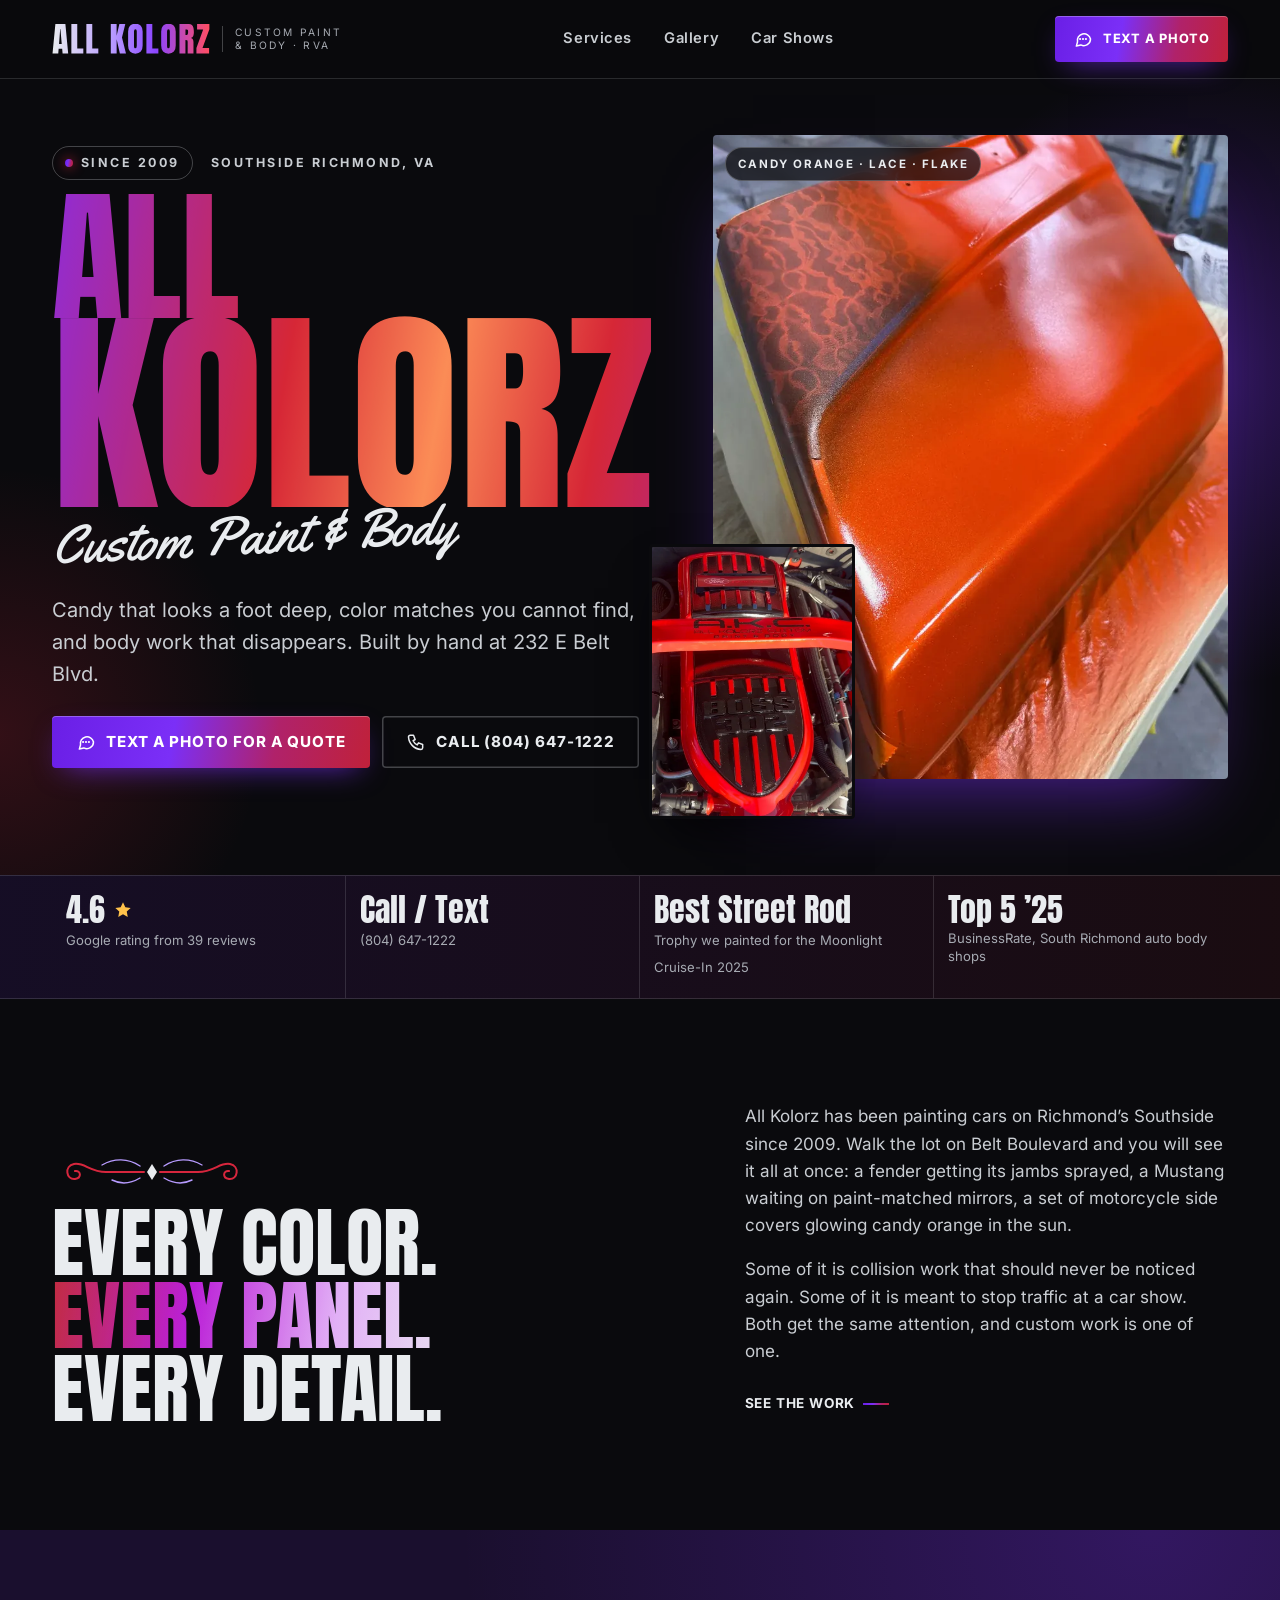
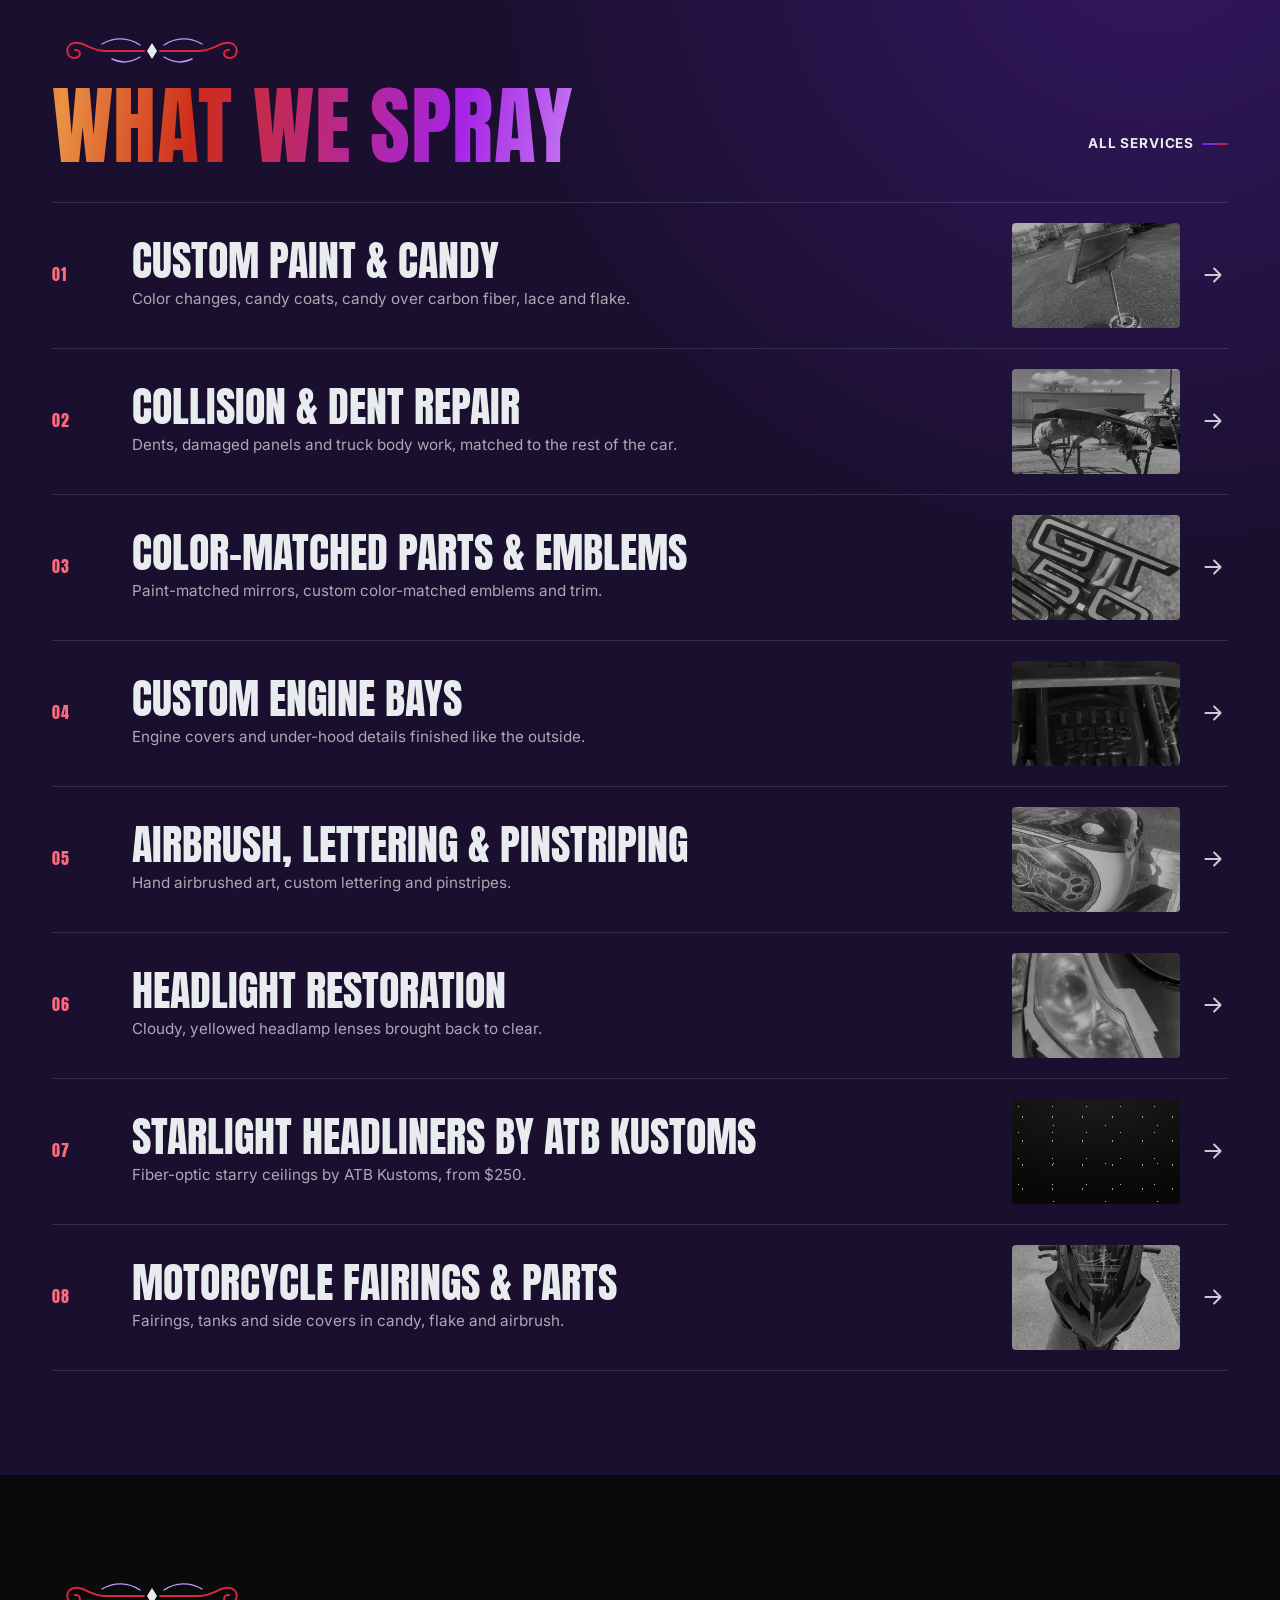
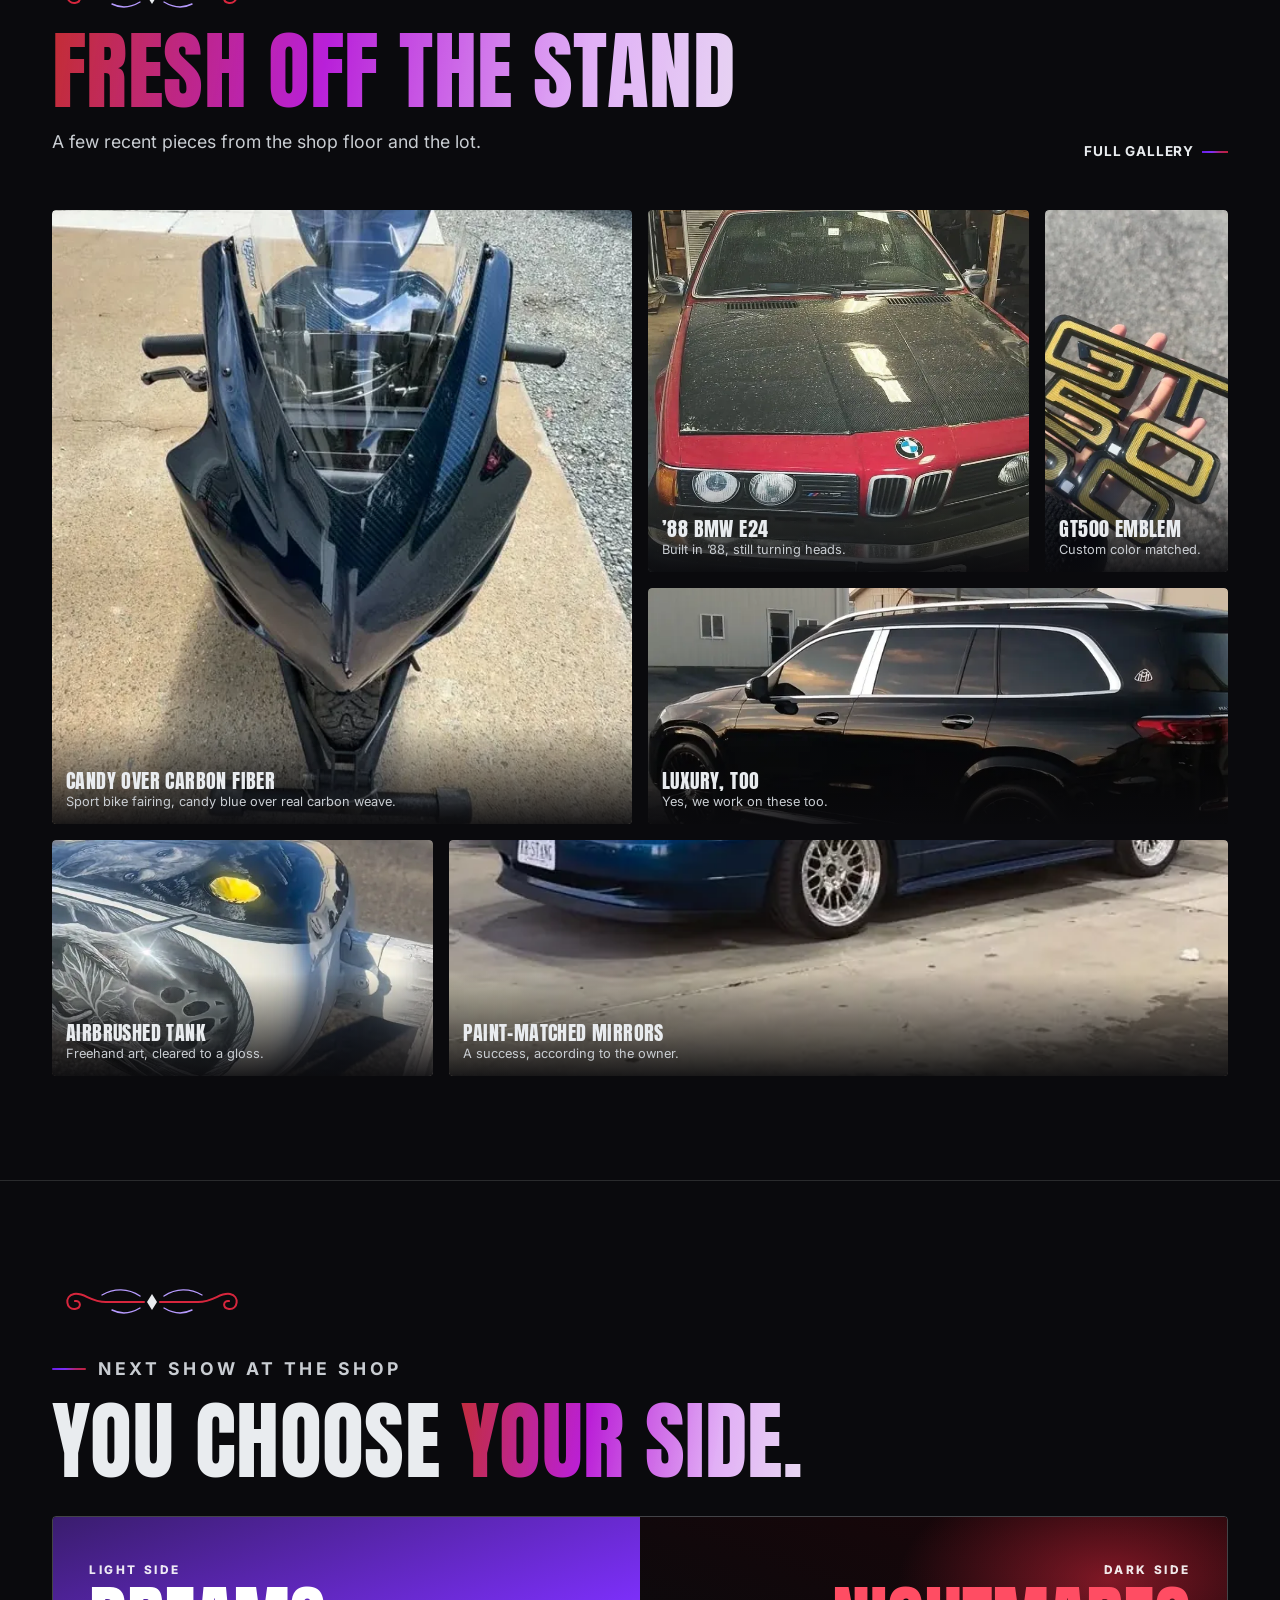
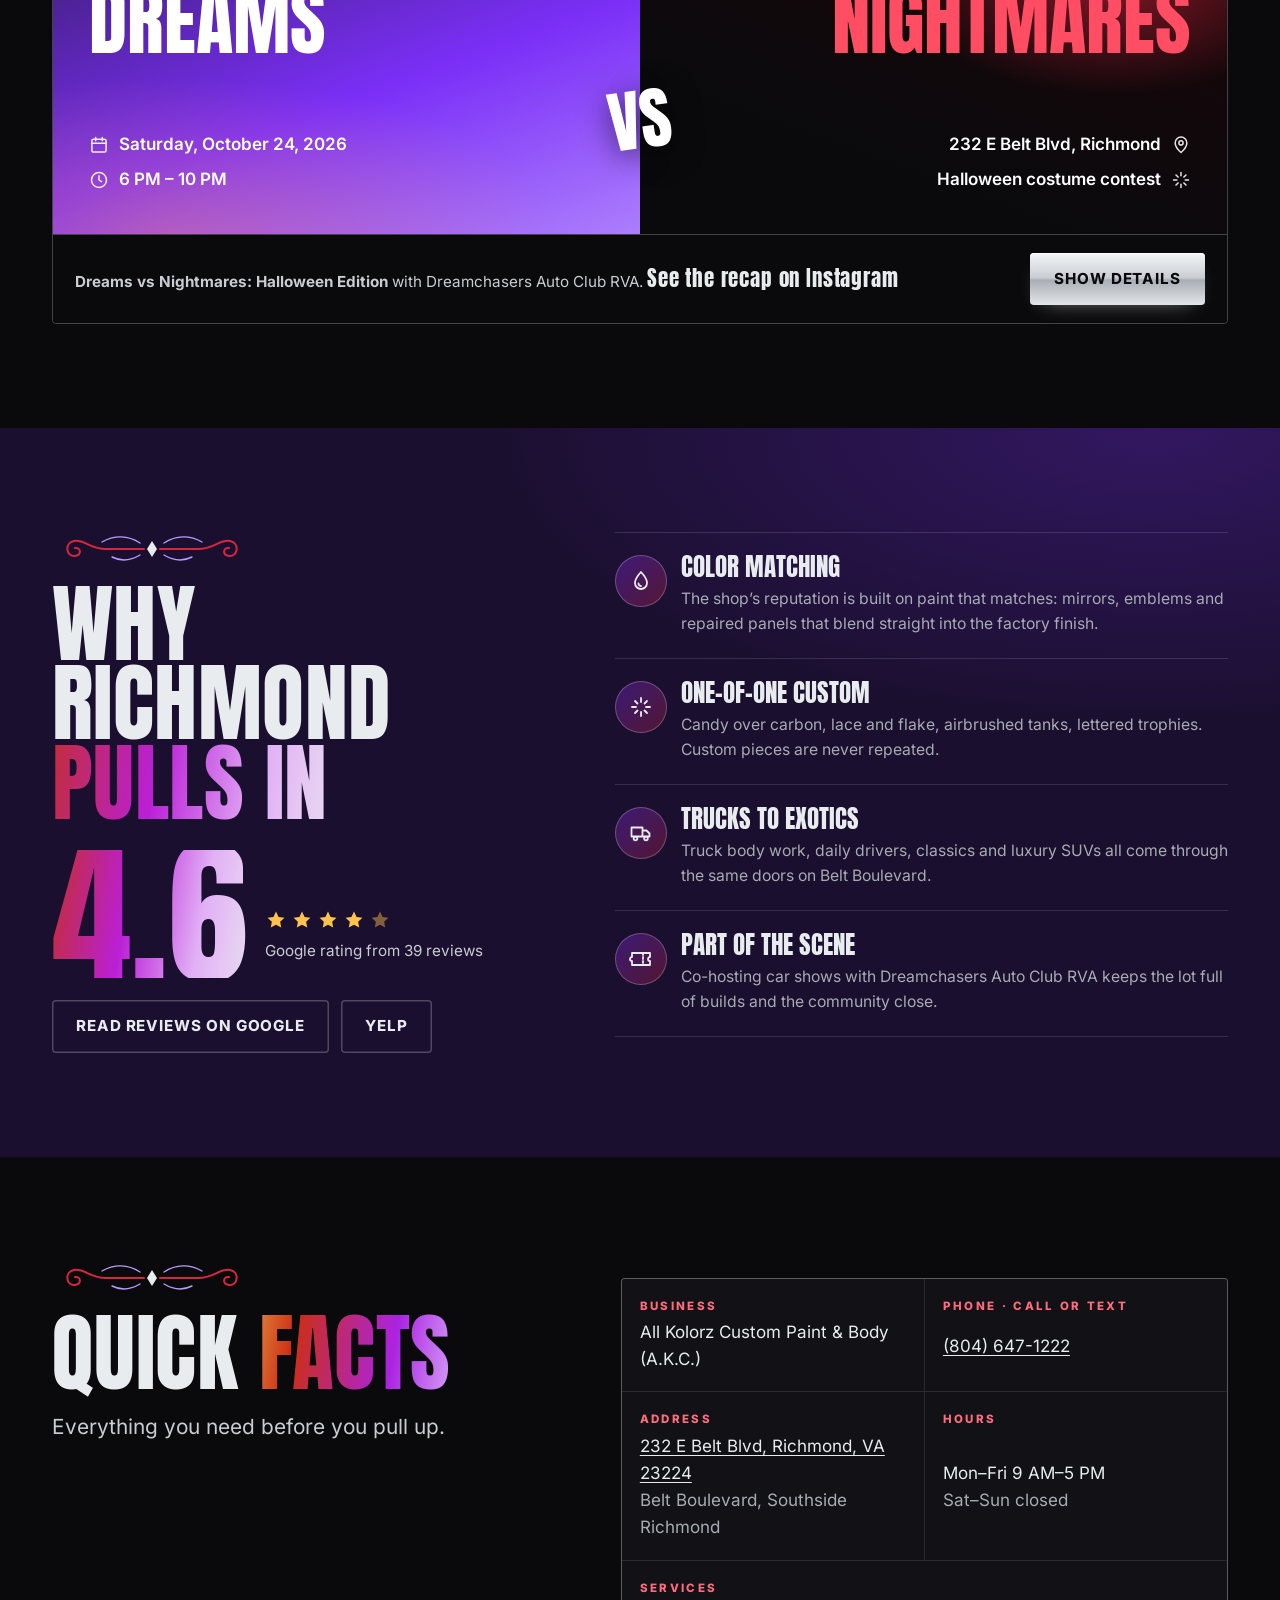
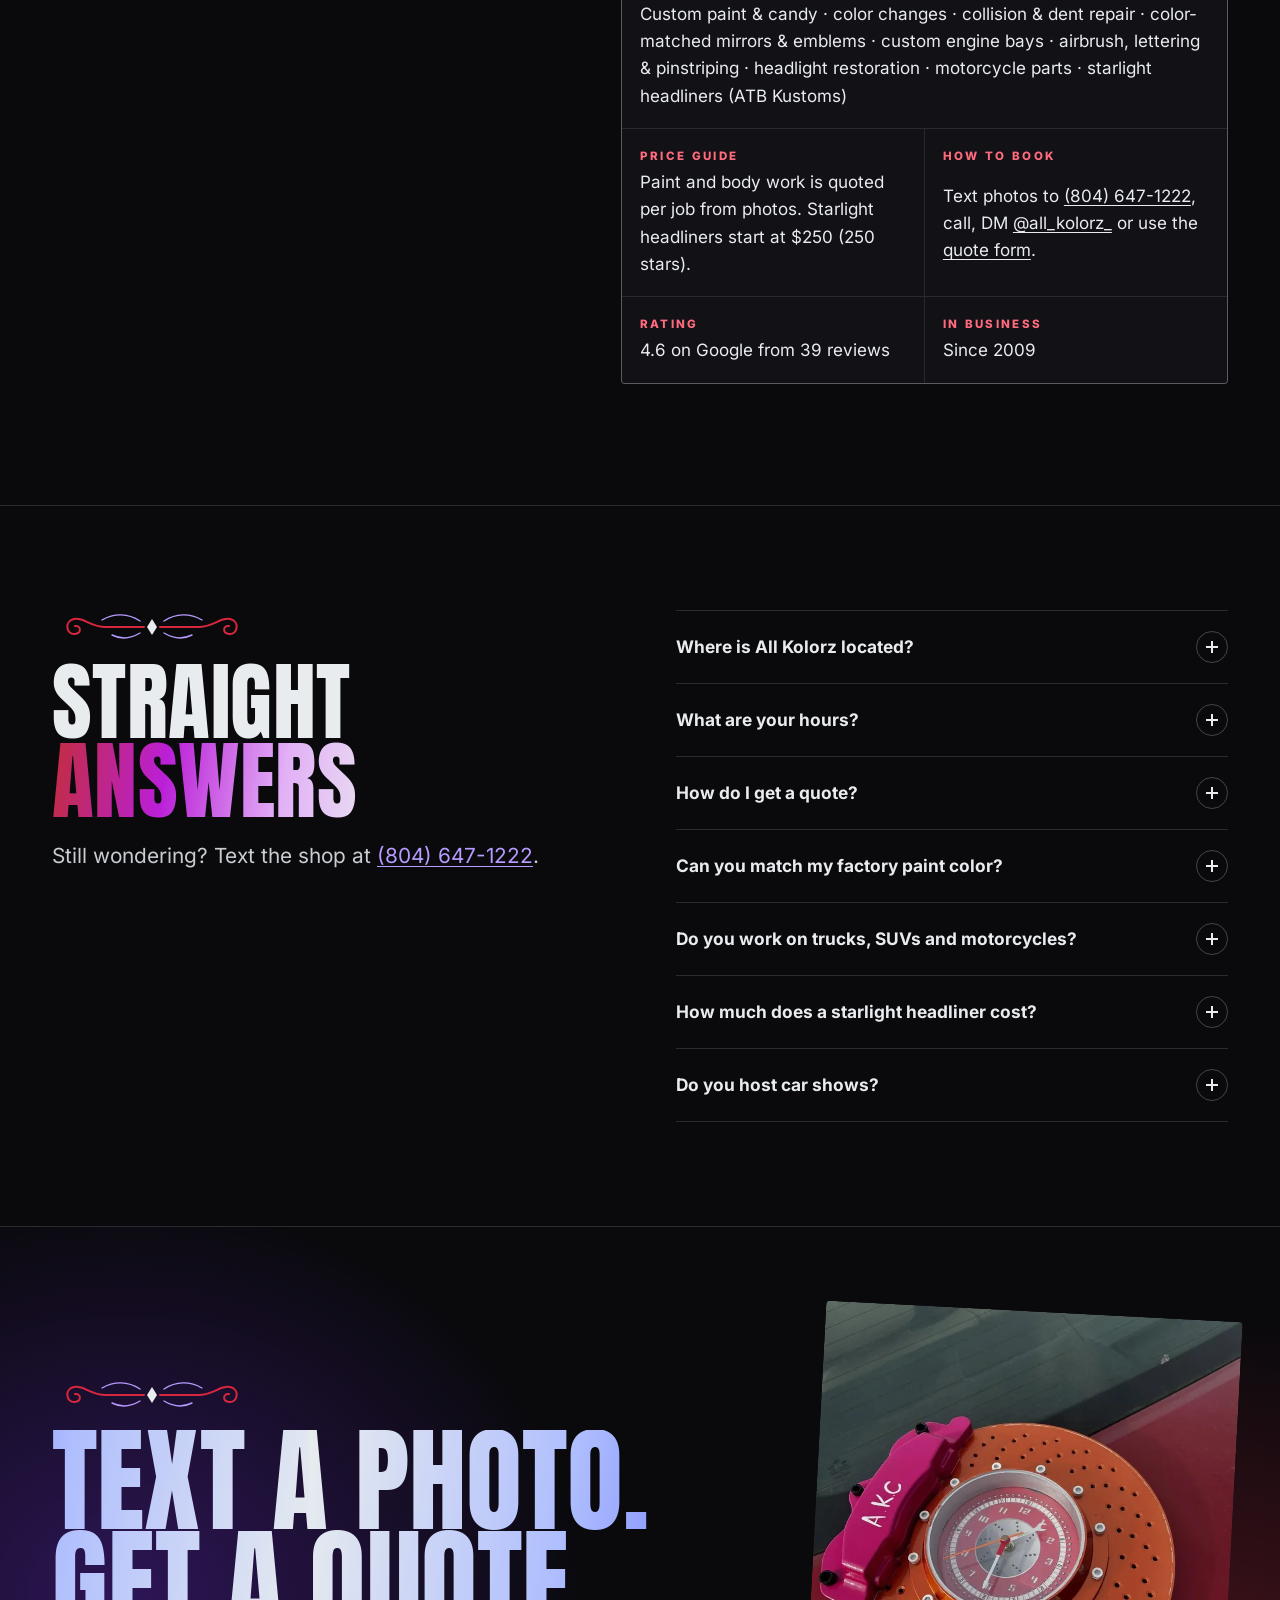
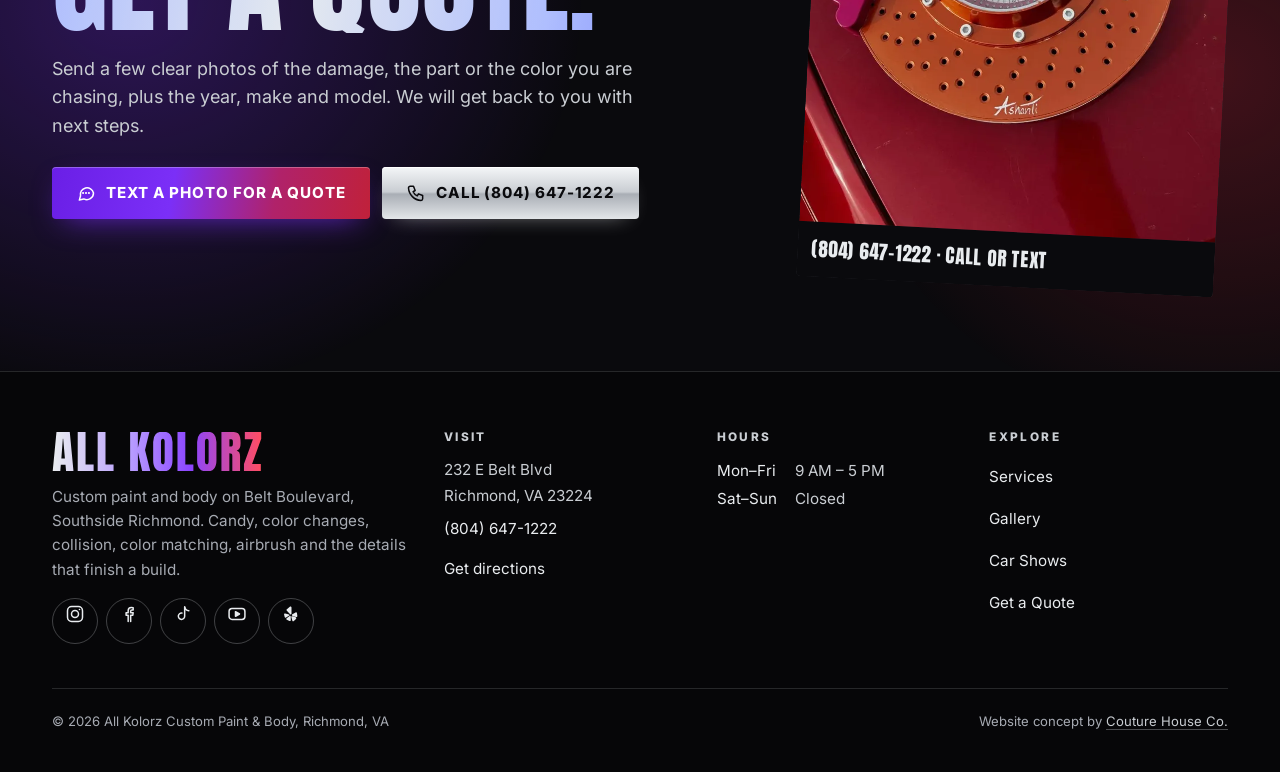
==== index.html @ 1789b095 "Initial commit: All Kolorz Custom Paint & Body static website" ====
<!doctype html>
<html lang="en">
<head>
<meta charset="utf-8">
<meta name="viewport" content="width=device-width, initial-scale=1, viewport-fit=cover">
<title>All Kolorz Custom Paint &amp; Body | Richmond, VA</title>
<meta name="description" content="Custom paint, candy, collision repair and color matching on Belt Blvd in Southside Richmond, VA. Since 2009. Text a photo for a quote: (804) 647-1222.">
<link rel="canonical" href="https://allkolorzrva.com/">
<meta name="theme-color" content="#0A0A0D">
<meta name="color-scheme" content="dark">
<meta name="robots" content="index, follow, max-image-preview:large">
<meta property="og:type" content="website">
<meta property="og:site_name" content="All Kolorz Custom Paint &amp; Body">
<meta property="og:title" content="All Kolorz Custom Paint &amp; Body | Richmond, VA">
<meta property="og:description" content="Custom paint, candy, collision repair and color matching on Belt Blvd in Southside Richmond, VA. Since 2009. Text a photo for a quote: (804) 647-1222.">
<meta property="og:url" content="https://allkolorzrva.com/">
<meta property="og:image" content="https://allkolorzrva.com/assets/img/og.jpg">
<meta property="og:image:width" content="1200">
<meta property="og:image:height" content="630">
<meta property="og:image:alt" content="All Kolorz Custom Paint and Body wordmark beside a candy orange motorcycle part">
<meta property="og:locale" content="en_US">
<meta name="twitter:card" content="summary_large_image">
<meta name="twitter:title" content="All Kolorz Custom Paint &amp; Body | Richmond, VA">
<meta name="twitter:description" content="Custom paint, candy, collision repair and color matching on Belt Blvd in Southside Richmond, VA. Since 2009. Text a photo for a quote: (804) 647-1222.">
<meta name="twitter:image" content="https://allkolorzrva.com/assets/img/og.jpg">
<link rel="icon" href="favicon.svg" type="image/svg+xml">
<link rel="icon" href="assets/img/favicon-32.png" sizes="32x32" type="image/png">
<link rel="apple-touch-icon" href="assets/img/apple-touch-icon.png">
<link rel="manifest" href="site.webmanifest">
<link rel="preload" href="assets/fonts/anton-latin-400-normal.woff2" as="font" type="font/woff2" crossorigin>
<link rel="preload" href="assets/fonts/inter-latin-wght-normal.woff2" as="font" type="font/woff2" crossorigin>
<link rel="stylesheet" href="assets/css/fonts.css">
<link rel="stylesheet" href="assets/css/site.css">
<script>document.documentElement.classList.add('js')</script>
<script src="assets/js/site.js" defer></script>
<script type="application/ld+json">{"@context":"https://schema.org","@type":"AutoBodyShop","@id":"https://allkolorzrva.com/#business","name":"All Kolorz Custom Paint & Body","alternateName":["All Kolorz","A.K.C. Paint & Body"],"url":"https://allkolorzrva.com/","logo":"https://allkolorzrva.com/assets/img/logo.png","image":["https://allkolorzrva.com/assets/img/og.jpg","https://allkolorzrva.com/assets/img/candy-orange-fairing-lace.webp","https://allkolorzrva.com/assets/img/custom-engine-bay-boss-302.webp"],"description":"Custom paint and body shop on Belt Boulevard in Southside Richmond, VA: candy paint and color changes, collision and dent repair, color-matched parts and emblems, custom engine bays, airbrush, lettering, pinstriping, headlight restoration and starlight headliners.","telephone":"+1-804-647-1222","address":{"@type":"PostalAddress","streetAddress":"232 E Belt Blvd","addressLocality":"Richmond","addressRegion":"VA","postalCode":"23224","addressCountry":"US"},"openingHoursSpecification":[{"@type":"OpeningHoursSpecification","dayOfWeek":["Monday","Tuesday","Wednesday","Thursday","Friday"],"opens":"09:00","closes":"17:00"}],"foundingDate":"2009","areaServed":[{"@type":"City","name":"Richmond, VA"},{"@type":"Place","name":"Southside Richmond"},{"@type":"AdministrativeArea","name":"Chesterfield County, VA"},{"@type":"AdministrativeArea","name":"Henrico County, VA"}],"sameAs":["https://www.instagram.com/all_kolorz_/","https://www.facebook.com/allkolorz804/","https://www.tiktok.com/@allkolorzcustompaint","https://www.youtube.com/@AllKolorzCustomPaint","https://www.yelp.com/biz/all-kolorz-custom-paint-and-body-richmond"],"hasMap":"https://www.google.com/maps/search/?api=1&query=All+Kolorz+Custom+Paint+%26+Body+232+E+Belt+Blvd+Richmond+VA+23224","hasOfferCatalog":{"@type":"OfferCatalog","name":"Custom paint and body services","itemListElement":[{"@type":"Offer","itemOffered":{"@type":"Service","name":"Custom Paint & Candy","description":"Color changes, candy coats including candy over carbon fiber, lace and flake finishes.","url":"https://allkolorzrva.com/services.html#custom-paint"}},{"@type":"Offer","itemOffered":{"@type":"Service","name":"Collision & Dent Repair","description":"Collision and dent repair, panel refinishing and truck body work, color matched to the car.","url":"https://allkolorzrva.com/services.html#collision"}},{"@type":"Offer","itemOffered":{"@type":"Service","name":"Color-Matched Parts & Emblems","description":"Paint-matched mirrors, custom color-matched emblems and trim.","url":"https://allkolorzrva.com/services.html#color-matched"}},{"@type":"Offer","itemOffered":{"@type":"Service","name":"Custom Engine Bays","description":"Custom-painted engine covers, bays and under-hood details.","url":"https://allkolorzrva.com/services.html#engine-bays"}},{"@type":"Offer","itemOffered":{"@type":"Service","name":"Airbrush, Lettering & Pinstriping","description":"Hand airbrushed art, custom lettering and pinstriping on vehicles, parts and one-off pieces.","url":"https://allkolorzrva.com/services.html#airbrush"}},{"@type":"Offer","itemOffered":{"@type":"Service","name":"Headlight Restoration","description":"Restoring cloudy, yellowed headlamp lenses.","url":"https://allkolorzrva.com/services.html#headlights"}},{"@type":"Offer","itemOffered":{"@type":"Service","name":"Starlight Headliners by ATB Kustoms","description":"Fiber-optic starlight headliner installs with color and brightness control.","url":"https://allkolorzrva.com/services.html#starlight"},"priceSpecification":{"@type":"PriceSpecification","minPrice":250,"maxPrice":900,"priceCurrency":"USD","description":"Starting prices from 250 to 1,200 stars; varies by vehicle"}},{"@type":"Offer","itemOffered":{"@type":"Service","name":"Motorcycle Fairings & Parts","description":"Paint, candy and airbrush for motorcycle fairings, tanks and side covers.","url":"https://allkolorzrva.com/services.html#motorcycle"}}]},"aggregateRating":{"@type":"AggregateRating","ratingValue":"4.6","reviewCount":"39","bestRating":"5","worstRating":"1"}}</script>
<script type="application/ld+json">{"@context":"https://schema.org","@type":"WebSite","name":"All Kolorz Custom Paint & Body","url":"https://allkolorzrva.com/","publisher":{"@id":"https://allkolorzrva.com/#business"}}</script>
<script type="application/ld+json">{"@context":"https://schema.org","@type":"FAQPage","mainEntity":[{"@type":"Question","name":"Where is All Kolorz located?","acceptedAnswer":{"@type":"Answer","text":"All Kolorz Custom Paint &amp; Body is at 232 E Belt Blvd, Richmond, VA 23224, on Belt Boulevard in Southside Richmond."}},{"@type":"Question","name":"What are your hours?","acceptedAnswer":{"@type":"Answer","text":"Monday through Friday, 9 AM to 5 PM. The shop is closed Saturday and Sunday; evening car shows are announced on Instagram."}},{"@type":"Question","name":"How do I get a quote?","acceptedAnswer":{"@type":"Answer","text":"Text clear photos plus your vehicle year, make and model to (804) 647-1222, call, send a DM to @all_kolorz_ on Instagram, or fill out the quote form on this site. Every job is priced individually."}},{"@type":"Question","name":"Can you match my factory paint color?","acceptedAnswer":{"@type":"Answer","text":"Yes. Color matching is what the shop is known for, from paint-matched mirrors and emblems to panels blended back into the rest of the car."}},{"@type":"Question","name":"Do you work on trucks, SUVs and motorcycles?","acceptedAnswer":{"@type":"Answer","text":"Yes. The shop handles cars, trucks and SUVs, from daily drivers to luxury SUVs and classics, and paints motorcycle fairings, tanks and side covers."}},{"@type":"Question","name":"How much does a starlight headliner cost?","acceptedAnswer":{"@type":"Answer","text":"ATB Kustoms starlight packages start at $250 for 250 stars and run to $900 for 1,200 stars, with larger counts priced per vehicle. Prices vary by vehicle type."}},{"@type":"Question","name":"Do you host car shows?","acceptedAnswer":{"@type":"Answer","text":"Yes. All Kolorz co-hosts car shows with Dreamchasers Auto Club RVA at the shop. The next one is Dreams vs Nightmares: Halloween Edition on Saturday, October 24, 2026, 6 to 10 PM."}}]}</script>
</head><body>
<a class="skip" href="#main">Skip to content</a>
<header class="site-header">
  <div class="wrap">
    <a class="brand" href="index.html" aria-label="All Kolorz Custom Paint and Body, home"><svg class="" viewBox="0 31.7 460.4 86" role="img" aria-label="All Kolorz"><defs><linearGradient id="wm-h" x1="0" y1="0" x2="1" y2="0"><stop offset="0" stop-color="#E9ECEF"/><stop offset=".38" stop-color="#B79BFF"/><stop offset=".66" stop-color="#8B45FF"/><stop offset="1" stop-color="#FF4D63"/></linearGradient></defs><path fill="url(#wm-h)" d="M1.46484375 117.626953125 9.765625 31.689453125H38.916015625L47.0703125 117.626953125H30.810546875L29.58984375 103.759765625H19.23828125L18.1640625 117.626953125ZM20.458984375 90.0390625H28.271484375L24.51171875 46.337890625H23.73046875ZM56.34375 117.626953125V31.689453125H73.53125V102.978515625H91.20703125V117.626953125ZM100.08984375 117.626953125V31.689453125H117.27734375V102.978515625H134.953125V117.626953125ZM171.2734375 117.626953125V31.689453125H188.265625V66.11328125L196.2734375 31.689453125H213.55859375L203.939453125 71.044921875L215.560546875 117.626953125H197.73828125L188.36328125 76.025390625V117.626953125ZM242.998046875 118.408203125Q232.6953125 118.408203125 227.2509765625 112.1826171875Q221.806640625 105.95703125 221.806640625 94.189453125V53.369140625Q221.806640625 42.333984375 227.2021484375 36.62109375Q232.59765625 30.908203125 242.998046875 30.908203125Q253.3984375 30.908203125 258.7939453125 36.62109375Q264.189453125 42.333984375 264.189453125 53.369140625V94.189453125Q264.189453125 105.95703125 258.7451171875 112.1826171875Q253.30078125 118.408203125 242.998046875 118.408203125ZM243.14453125 102.587890625Q247.05078125 102.587890625 247.05078125 95.01953125V53.076171875Q247.05078125 46.728515625 243.2421875 46.728515625Q238.9453125 46.728515625 238.9453125 53.22265625V95.1171875Q238.9453125 99.12109375 239.921875 100.8544921875Q240.8984375 102.587890625 243.14453125 102.587890625ZM275.123046875 117.626953125V31.689453125H292.310546875V102.978515625H309.986328125V117.626953125ZM339.376953125 118.408203125Q329.07421875 118.408203125 323.6298828125 112.1826171875Q318.185546875 105.95703125 318.185546875 94.189453125V53.369140625Q318.185546875 42.333984375 323.5810546875 36.62109375Q328.9765625 30.908203125 339.376953125 30.908203125Q349.77734375 30.908203125 355.1728515625 36.62109375Q360.568359375 42.333984375 360.568359375 53.369140625V94.189453125Q360.568359375 105.95703125 355.1240234375 112.1826171875Q349.6796875 118.408203125 339.376953125 118.408203125ZM339.5234375 102.587890625Q343.4296875 102.587890625 343.4296875 95.01953125V53.076171875Q343.4296875 46.728515625 339.62109375 46.728515625Q335.32421875 46.728515625 335.32421875 53.22265625V95.1171875Q335.32421875 99.12109375 336.30078125 100.8544921875Q337.27734375 102.587890625 339.5234375 102.587890625ZM371.501953125 117.626953125V31.689453125H397.869140625Q404.4609375 31.689453125 407.830078125 34.6923828125Q411.19921875 37.6953125 412.3466796875 43.0908203125Q413.494140625 48.486328125 413.494140625 55.76171875Q413.494140625 62.79296875 411.7119140625 66.9921875Q409.9296875 71.19140625 404.998046875 72.802734375Q409.05078125 73.6328125 410.6865234375 76.8310546875Q412.322265625 80.029296875 412.322265625 85.107421875V117.626953125H395.37890625V83.984375Q395.37890625 80.224609375 393.8408203125 79.3212890625Q392.302734375 78.41796875 388.884765625 78.41796875V117.626953125ZM388.982421875 63.525390625H393.1328125Q396.697265625 63.525390625 396.697265625 55.76171875Q396.697265625 50.732421875 395.916015625 49.169921875Q395.134765625 47.607421875 392.986328125 47.607421875H388.982421875ZM420.912109375 117.626953125V102.001953125L440.58984375 47.509765625H422.81640625V31.689453125H458.705078125V46.728515625L438.685546875 101.806640625H457.875V117.626953125Z"/></svg><small>Custom Paint<br>&amp; Body &middot; RVA</small></a>
    <nav class="nav" aria-label="Primary"><ul><li><a href="services.html">Services</a></li><li><a href="gallery.html">Gallery</a></li><li><a href="car-shows.html">Car Shows</a></li></ul></nav>
    <a class="btn btn--candy header-cta" href="sms:+18046471222"><svg class="" viewBox="0 0 24 24" fill="none" stroke="currentColor" stroke-width="1.8" stroke-linecap="round" stroke-linejoin="round" aria-hidden="true" focusable="false"><path d="M21 12a8 8 0 0 1-11.6 7.1L4 20.5l1.4-4.9A8 8 0 1 1 21 12Z"/><path d="M8.5 12h.01M12 12h.01M15.5 12h.01" stroke-width="2.6"/></svg>Text a photo</a>
    <button class="menu-btn" type="button" aria-expanded="false" aria-controls="mobile-nav"><span class="bars" aria-hidden="true"></span><span class="menu-label">Menu</span></button>
  </div>
</header>
<nav class="mobile-nav" id="mobile-nav" aria-label="Mobile" hidden>
  <ul><li><a class="big" href="index.html" aria-current="page">Home<span>01</span></a></li><li><a class="big" href="services.html">Services<span>02</span></a></li><li><a class="big" href="gallery.html">Gallery<span>03</span></a></li><li><a class="big" href="car-shows.html">Car Shows<span>04</span></a></li><li><a class="big" href="quote.html">Get a Quote<span>05</span></a></li></ul>
  <div class="mn-contact">
    <a class="btn btn--candy" href="sms:+18046471222"><svg class="" viewBox="0 0 24 24" fill="none" stroke="currentColor" stroke-width="1.8" stroke-linecap="round" stroke-linejoin="round" aria-hidden="true" focusable="false"><path d="M21 12a8 8 0 0 1-11.6 7.1L4 20.5l1.4-4.9A8 8 0 1 1 21 12Z"/><path d="M8.5 12h.01M12 12h.01M15.5 12h.01" stroke-width="2.6"/></svg>Text a photo for a quote</a>
    <a class="btn btn--ghost" href="tel:+18046471222"><svg class="" viewBox="0 0 24 24" fill="none" stroke="currentColor" stroke-width="1.8" stroke-linecap="round" stroke-linejoin="round" aria-hidden="true" focusable="false"><path d="M5 4h4l2 5-2.5 1.5a11 11 0 0 0 5 5L15 13l5 2v4a2 2 0 0 1-2 2A16 16 0 0 1 3 6a2 2 0 0 1 2-2"/></svg>Call (804) 647-1222</a>
  </div>
  <p class="mn-meta">232 E Belt Blvd, Richmond, VA 23224<br>Mon&ndash;Fri 9 AM&ndash;5 PM</p>
</nav>
<main id="main">
<section class="hero" aria-labelledby="hero-h">
  <div class="wrap">
    <div class="hero__copy">
      <div class="hero__kicker"><span class="since">Since 2009</span><span>Southside Richmond, VA</span></div>
      <h1 id="hero-h"><span class="hero__word flip" data-hero><span class="l1">All</span><span class="l2">Kolorz</span></span><span class="hero__sub">Custom Paint &amp; Body</span></h1>
      <p class="hero__lead">Candy that looks a foot deep, color matches you cannot find, and body work that disappears. Built by hand at 232 E Belt Blvd.</p>
      <div class="btn-row">
        <a class="btn btn--candy" href="sms:+18046471222"><svg class="" viewBox="0 0 24 24" fill="none" stroke="currentColor" stroke-width="1.8" stroke-linecap="round" stroke-linejoin="round" aria-hidden="true" focusable="false"><path d="M21 12a8 8 0 0 1-11.6 7.1L4 20.5l1.4-4.9A8 8 0 1 1 21 12Z"/><path d="M8.5 12h.01M12 12h.01M15.5 12h.01" stroke-width="2.6"/></svg>Text a photo for a quote</a>
        <a class="btn btn--ghost" href="tel:+18046471222"><svg class="" viewBox="0 0 24 24" fill="none" stroke="currentColor" stroke-width="1.8" stroke-linecap="round" stroke-linejoin="round" aria-hidden="true" focusable="false"><path d="M5 4h4l2 5-2.5 1.5a11 11 0 0 0 5 5L15 13l5 2v4a2 2 0 0 1-2 2A16 16 0 0 1 3 6a2 2 0 0 1 2-2"/></svg>Call (804) 647-1222</a>
      </div>
    </div>
    <div class="hero__media">
      <div class="hero__main spray">
        <span class="hero__tag">Candy orange &middot; lace &middot; flake</span>
        <img src="assets/img/candy-orange-fairing-lace.webp" srcset="assets/img/candy-orange-fairing-lace-800.webp 800w, assets/img/candy-orange-fairing-lace.webp 1012w" sizes="(min-width:1024px) 46vw, 100vw" width="1012" height="1692" alt="Motorcycle fairing freshly sprayed in candy orange with a lace-pattern fade, drying in the paint booth" fetchpriority="high" decoding="async">
      </div>
      <div class="hero__inset"><img src="assets/img/custom-engine-bay-boss-302.webp" width="720" height="960" alt="Custom red and carbon Boss 302 engine cover with A.K.C. All Kolorz Custom lettering on the strut bar" decoding="async"></div>
    </div>
  </div>
</section>

<section class="trust" aria-label="Highlights">
  <ul class="wrap">
    <li><a href="https://www.google.com/maps/search/?api=1&query=All+Kolorz+Custom+Paint+%26+Body+232+E+Belt+Blvd+Richmond+VA+23224" rel="noopener" target="_blank"><span class="big">4.6 <svg viewBox="0 0 24 24" aria-hidden="true" focusable="false"><path fill="currentColor" d="M12 2.8l2.8 5.9 6.4.8-4.7 4.4 1.2 6.4L12 17.2l-5.7 3.1 1.2-6.4L2.8 9.5l6.4-.8z"/></svg></span><span class="small">Google rating from 39 reviews</span></a></li>
    <li><a href="sms:+18046471222"><span class="big">Call / Text</span><span class="small">(804) 647-1222</span></a></li>
    <li><a href="car-shows.html#trophy"><span class="big">Best Street Rod</span><span class="small">Trophy we painted for the Moonlight Cruise-In 2025</span></a></li>
    <li><span class="big">Top 5 &rsquo;25</span><span class="small">BusinessRate, South Richmond auto body shops</span></li>
  </ul>
</section>

<section class="sec" aria-labelledby="man-h">
  <div class="wrap manifesto">
    <div class="rise">
      <svg class="pin" viewBox="0 0 200 34" aria-hidden="true" focusable="false"><path class="p1" pathLength="1" d="M108 17 H146 C162 17 168 7 178 9 C188 11 186 25 177 24 C170 23 171 15 177 16"/><path class="p1" pathLength="1" d="M92 17 H54 C38 17 32 7 22 9 C12 11 14 25 23 24 C30 23 29 15 23 16"/><path class="p2" pathLength="1" d="M112 11 C124 3 138 3 150 10"/><path class="p2" pathLength="1" d="M88 11 C76 3 62 3 50 10"/><path class="p2" pathLength="1" d="M112 23 C122 29 132 29 140 25"/><path class="p2" pathLength="1" d="M88 23 C78 29 68 29 60 25"/><path class="p3" d="M100 9 L105 17 L100 25 L95 17 Z"/></svg>
      <h2 id="man-h" class="manifesto__big">Every color.<br><em class="flip">Every panel.</em><br>Every detail.</h2>
    </div>
    <div class="manifesto__copy rise">
      <p>All Kolorz has been painting cars on Richmond&rsquo;s Southside since 2009. Walk the lot on Belt Boulevard and you will see it all at once: a fender getting its jambs sprayed, a Mustang waiting on paint-matched mirrors, a set of motorcycle side covers glowing candy orange in the sun.</p>
      <p>Some of it is collision work that should never be noticed again. Some of it is meant to stop traffic at a car show. Both get the same attention, and custom work is one of one.</p>
      <a class="textlink" href="gallery.html">See the work</a>
    </div>
  </div>
</section>

<section class="sec sec--plum" aria-labelledby="svc-h">
  <div class="wrap">
    <div class="sec__head sec__head--row">
      <div>
        <svg class="pin" viewBox="0 0 200 34" aria-hidden="true" focusable="false"><path class="p1" pathLength="1" d="M108 17 H146 C162 17 168 7 178 9 C188 11 186 25 177 24 C170 23 171 15 177 16"/><path class="p1" pathLength="1" d="M92 17 H54 C38 17 32 7 22 9 C12 11 14 25 23 24 C30 23 29 15 23 16"/><path class="p2" pathLength="1" d="M112 11 C124 3 138 3 150 10"/><path class="p2" pathLength="1" d="M88 11 C76 3 62 3 50 10"/><path class="p2" pathLength="1" d="M112 23 C122 29 132 29 140 25"/><path class="p2" pathLength="1" d="M88 23 C78 29 68 29 60 25"/><path class="p3" d="M100 9 L105 17 L100 25 L95 17 Z"/></svg>
        <h2 id="svc-h" class="h2 flip">What we spray</h2>
      </div>
      <a class="textlink" href="services.html">All services</a>
    </div>
    <ol class="svc-index"><li><a href="services.html#custom-paint"><span class="num">01</span><span class="name">Custom Paint &amp; Candy<span class="desc">Color changes, candy coats, candy over carbon fiber, lace and flake.</span></span><span class="thumb"><img src="assets/img/candy-orange-side-cover.webp" width="720" height="405" alt="Candy orange side cover" loading="lazy" decoding="async"></span><svg class="arr" viewBox="0 0 24 24" fill="none" stroke="currentColor" stroke-width="1.8" stroke-linecap="round" stroke-linejoin="round" aria-hidden="true" focusable="false"><path d="M5 12h14M13 6l6 6-6 6"/></svg></a></li><li><a href="services.html#collision"><span class="num">02</span><span class="name">Collision &amp; Dent Repair<span class="desc">Dents, damaged panels and truck body work, matched to the rest of the car.</span></span><span class="thumb"><img src="assets/img/fender-jamb-spray.webp" width="576" height="1136" alt="Fender jambs being sprayed" loading="lazy" decoding="async"></span><svg class="arr" viewBox="0 0 24 24" fill="none" stroke="currentColor" stroke-width="1.8" stroke-linecap="round" stroke-linejoin="round" aria-hidden="true" focusable="false"><path d="M5 12h14M13 6l6 6-6 6"/></svg></a></li><li><a href="services.html#color-matched"><span class="num">03</span><span class="name">Color-Matched Parts &amp; Emblems<span class="desc">Paint-matched mirrors, custom color-matched emblems and trim.</span></span><span class="thumb"><img src="assets/img/gt500-color-matched-emblem.webp" width="640" height="943" alt="Custom GT500 emblem" loading="lazy" decoding="async"></span><svg class="arr" viewBox="0 0 24 24" fill="none" stroke="currentColor" stroke-width="1.8" stroke-linecap="round" stroke-linejoin="round" aria-hidden="true" focusable="false"><path d="M5 12h14M13 6l6 6-6 6"/></svg></a></li><li><a href="services.html#engine-bays"><span class="num">04</span><span class="name">Custom Engine Bays<span class="desc">Engine covers and under-hood details finished like the outside.</span></span><span class="thumb"><img src="assets/img/custom-engine-bay-boss-302.webp" width="720" height="960" alt="Custom Boss 302 engine bay" loading="lazy" decoding="async"></span><svg class="arr" viewBox="0 0 24 24" fill="none" stroke="currentColor" stroke-width="1.8" stroke-linecap="round" stroke-linejoin="round" aria-hidden="true" focusable="false"><path d="M5 12h14M13 6l6 6-6 6"/></svg></a></li><li><a href="services.html#airbrush"><span class="num">05</span><span class="name">Airbrush, Lettering &amp; Pinstriping<span class="desc">Hand airbrushed art, custom lettering and pinstripes.</span></span><span class="thumb"><img src="assets/img/airbrushed-motorcycle-tank.webp" width="640" height="830" alt="Airbrushed motorcycle tank" loading="lazy" decoding="async"></span><svg class="arr" viewBox="0 0 24 24" fill="none" stroke="currentColor" stroke-width="1.8" stroke-linecap="round" stroke-linejoin="round" aria-hidden="true" focusable="false"><path d="M5 12h14M13 6l6 6-6 6"/></svg></a></li><li><a href="services.html#headlights"><span class="num">06</span><span class="name">Headlight Restoration<span class="desc">Cloudy, yellowed headlamp lenses brought back to clear.</span></span><span class="thumb"><img src="assets/img/headlamp-restoration-prep.webp" srcset="assets/img/headlamp-restoration-prep-800.webp 800w, assets/img/headlamp-restoration-prep.webp 1440w" sizes="180px" width="1440" height="1800" alt="Headlamp masked for restoration" loading="lazy" decoding="async"></span><svg class="arr" viewBox="0 0 24 24" fill="none" stroke="currentColor" stroke-width="1.8" stroke-linecap="round" stroke-linejoin="round" aria-hidden="true" focusable="false"><path d="M5 12h14M13 6l6 6-6 6"/></svg></a></li><li><a href="services.html#starlight"><span class="num">07</span><span class="name">Starlight Headliners by ATB Kustoms<span class="desc">Fiber-optic starry ceilings by ATB Kustoms, from $250.</span></span><span class="thumb thumb--stars" aria-hidden="true"></span><svg class="arr" viewBox="0 0 24 24" fill="none" stroke="currentColor" stroke-width="1.8" stroke-linecap="round" stroke-linejoin="round" aria-hidden="true" focusable="false"><path d="M5 12h14M13 6l6 6-6 6"/></svg></a></li><li><a href="services.html#motorcycle"><span class="num">08</span><span class="name">Motorcycle Fairings &amp; Parts<span class="desc">Fairings, tanks and side covers in candy, flake and airbrush.</span></span><span class="thumb"><img src="assets/img/candy-over-carbon-fiber-fairing.webp" width="640" height="1068" alt="Candy over carbon fiber fairing" loading="lazy" decoding="async"></span><svg class="arr" viewBox="0 0 24 24" fill="none" stroke="currentColor" stroke-width="1.8" stroke-linecap="round" stroke-linejoin="round" aria-hidden="true" focusable="false"><path d="M5 12h14M13 6l6 6-6 6"/></svg></a></li></ol>
  </div>
</section>

<section class="sec" aria-labelledby="builds-h">
  <div class="wrap">
    <div class="sec__head sec__head--row">
      <div>
        <svg class="pin" viewBox="0 0 200 34" aria-hidden="true" focusable="false"><path class="p1" pathLength="1" d="M108 17 H146 C162 17 168 7 178 9 C188 11 186 25 177 24 C170 23 171 15 177 16"/><path class="p1" pathLength="1" d="M92 17 H54 C38 17 32 7 22 9 C12 11 14 25 23 24 C30 23 29 15 23 16"/><path class="p2" pathLength="1" d="M112 11 C124 3 138 3 150 10"/><path class="p2" pathLength="1" d="M88 11 C76 3 62 3 50 10"/><path class="p2" pathLength="1" d="M112 23 C122 29 132 29 140 25"/><path class="p2" pathLength="1" d="M88 23 C78 29 68 29 60 25"/><path class="p3" d="M100 9 L105 17 L100 25 L95 17 Z"/></svg>
        <h2 id="builds-h" class="h2 flip">Fresh off the stand</h2>
        <p>A few recent pieces from the shop floor and the lot.</p>
      </div>
      <a class="textlink" href="gallery.html">Full gallery</a>
    </div>
    <div class="builds">
      <figure class="build build--a spray"><img src="assets/img/candy-over-carbon-fiber-fairing.webp" width="640" height="1068" alt="Sport bike front fairing in deep blue candy laid over carbon fiber weave" loading="lazy" decoding="async"><figcaption><b>Candy over carbon fiber</b>Sport bike fairing, candy blue over real carbon weave.</figcaption></figure>
      <figure class="build build--b spray"><img src="assets/img/bmw-e24-1988-refinish.webp" width="720" height="1280" alt="Red 1988 BMW E24 coupe with a carbon hood parked inside the All Kolorz shop" loading="lazy" decoding="async"><figcaption><b>&rsquo;88 BMW E24</b>Built in &rsquo;88, still turning heads.</figcaption></figure>
      <figure class="build build--c spray"><img src="assets/img/gt500-color-matched-emblem.webp" width="640" height="943" alt="Custom GT500 emblem finished in gold and gloss black, held in hand" loading="lazy" decoding="async"><figcaption><b>GT500 emblem</b>Custom color matched.</figcaption></figure>
      <figure class="build build--d spray"><img src="assets/img/maybach-gls-black-paint.webp" srcset="assets/img/maybach-gls-black-paint-800.webp 800w, assets/img/maybach-gls-black-paint.webp 1440w" sizes="(min-width:768px) 48vw, 100vw" width="1440" height="1037" alt="Black Mercedes-Maybach GLS SUV with a deep gloss finish parked outside the shop at sunset" loading="lazy" decoding="async"><figcaption><b>Luxury, too</b>Yes, we work on these too.</figcaption></figure>
      <figure class="build build--e spray"><img src="assets/img/airbrushed-motorcycle-tank.webp" width="640" height="830" alt="Motorcycle gas tank with a hand airbrushed grayscale mural of leaves and animal tracks" loading="lazy" decoding="async"><figcaption><b>Airbrushed tank</b>Freehand art, cleared to a gloss.</figcaption></figure>
      <figure class="build build--f spray"><img src="assets/img/mustang-paint-matched-mirrors.webp" width="640" height="909" alt="Blue SN95 Ford Mustang with paint-matched mirrors at a gas station at dusk" style="object-position:50% 70%" loading="lazy" decoding="async"><figcaption><b>Paint-matched mirrors</b>A success, according to the owner.</figcaption></figure>
    </div>
  </div>
</section>

<section class="sec sec--line" aria-labelledby="event-h" id="next-show">
  <div class="wrap">
    <div class="sec__head">
      <svg class="pin" viewBox="0 0 200 34" aria-hidden="true" focusable="false"><path class="p1" pathLength="1" d="M108 17 H146 C162 17 168 7 178 9 C188 11 186 25 177 24 C170 23 171 15 177 16"/><path class="p1" pathLength="1" d="M92 17 H54 C38 17 32 7 22 9 C12 11 14 25 23 24 C30 23 29 15 23 16"/><path class="p2" pathLength="1" d="M112 11 C124 3 138 3 150 10"/><path class="p2" pathLength="1" d="M88 11 C76 3 62 3 50 10"/><path class="p2" pathLength="1" d="M112 23 C122 29 132 29 140 25"/><path class="p2" pathLength="1" d="M88 23 C78 29 68 29 60 25"/><path class="p3" d="M100 9 L105 17 L100 25 L95 17 Z"/></svg>
      <p class="eyebrow">Next show at the shop</p>
      <h2 id="event-h" class="h2">You choose <span class="flip">your side.</span></h2>
    </div>
    <div class="event rise">
      <div class="event__side event__light">
        <p class="event__label">Light side</p>
        <p class="event__title">Dreams</p>
        <div class="event__meta">
          <div><svg class="" viewBox="0 0 24 24" fill="none" stroke="currentColor" stroke-width="1.8" stroke-linecap="round" stroke-linejoin="round" aria-hidden="true" focusable="false"><rect x="3.5" y="5" width="17" height="15.5" rx="2"/><path d="M3.5 10h17M8 3v4M16 3v4"/></svg><span>Saturday, October 24, 2026</span></div>
          <div><svg class="" viewBox="0 0 24 24" fill="none" stroke="currentColor" stroke-width="1.8" stroke-linecap="round" stroke-linejoin="round" aria-hidden="true" focusable="false"><circle cx="12" cy="12" r="9"/><path d="M12 7v5l3 2"/></svg><span>6 PM &ndash; 10 PM</span></div>
        </div>
      </div>
      <span class="event__vs" aria-hidden="true">VS</span>
      <div class="event__side event__dark">
        <p class="event__label">Dark side</p>
        <p class="event__title">Nightmares</p>
        <div class="event__meta">
          <div><span>232 E Belt Blvd, Richmond</span><svg class="" viewBox="0 0 24 24" fill="none" stroke="currentColor" stroke-width="1.8" stroke-linecap="round" stroke-linejoin="round" aria-hidden="true" focusable="false"><path d="M12 21s-7-6.2-7-11.5a7 7 0 0 1 14 0C19 14.8 12 21 12 21Z"/><circle cx="12" cy="9.5" r="2.5"/></svg></div>
          <div><span>Halloween costume contest</span><svg class="" viewBox="0 0 24 24" fill="none" stroke="currentColor" stroke-width="1.8" stroke-linecap="round" stroke-linejoin="round" aria-hidden="true" focusable="false"><path d="M12 3v4M12 17v4M3 12h4M17 12h4M6 6l2.5 2.5M15.5 15.5 18 18M6 18l2.5-2.5M15.5 8.5 18 6"/></svg></div>
        </div>
      </div>
      <div class="event__foot">
        <p><strong>Dreams vs Nightmares: Halloween Edition</strong> with Dreamchasers Auto Club RVA. <span class="countdown" data-countdown="2026-10-24T18:00:00-04:00" data-after="See the recap on Instagram"></span></p>
        <a class="btn btn--chrome" href="car-shows.html#dreams-vs-nightmares">Show details</a>
      </div>
    </div>
  </div>
</section>

<section class="sec sec--plum" aria-labelledby="rep-h">
  <div class="wrap rep">
    <div class="rise">
      <svg class="pin" viewBox="0 0 200 34" aria-hidden="true" focusable="false"><path class="p1" pathLength="1" d="M108 17 H146 C162 17 168 7 178 9 C188 11 186 25 177 24 C170 23 171 15 177 16"/><path class="p1" pathLength="1" d="M92 17 H54 C38 17 32 7 22 9 C12 11 14 25 23 24 C30 23 29 15 23 16"/><path class="p2" pathLength="1" d="M112 11 C124 3 138 3 150 10"/><path class="p2" pathLength="1" d="M88 11 C76 3 62 3 50 10"/><path class="p2" pathLength="1" d="M112 23 C122 29 132 29 140 25"/><path class="p2" pathLength="1" d="M88 23 C78 29 68 29 60 25"/><path class="p3" d="M100 9 L105 17 L100 25 L95 17 Z"/></svg>
      <h2 id="rep-h" class="h2">Why Richmond<br><span class="flip">pulls in</span></h2>
      <div class="rep__score" style="margin-top:28px">
        <span class="rep__num flip">4.6</span>
        <div><div class="rep__stars" aria-hidden="true"><svg viewBox="0 0 24 24" aria-hidden="true" focusable="false"><path fill="currentColor" d="M12 2.8l2.8 5.9 6.4.8-4.7 4.4 1.2 6.4L12 17.2l-5.7 3.1 1.2-6.4L2.8 9.5l6.4-.8z"/></svg><svg viewBox="0 0 24 24" aria-hidden="true" focusable="false"><path fill="currentColor" d="M12 2.8l2.8 5.9 6.4.8-4.7 4.4 1.2 6.4L12 17.2l-5.7 3.1 1.2-6.4L2.8 9.5l6.4-.8z"/></svg><svg viewBox="0 0 24 24" aria-hidden="true" focusable="false"><path fill="currentColor" d="M12 2.8l2.8 5.9 6.4.8-4.7 4.4 1.2 6.4L12 17.2l-5.7 3.1 1.2-6.4L2.8 9.5l6.4-.8z"/></svg><svg viewBox="0 0 24 24" aria-hidden="true" focusable="false"><path fill="currentColor" d="M12 2.8l2.8 5.9 6.4.8-4.7 4.4 1.2 6.4L12 17.2l-5.7 3.1 1.2-6.4L2.8 9.5l6.4-.8z"/></svg><span style="opacity:.45;display:flex"><svg viewBox="0 0 24 24" aria-hidden="true" focusable="false"><path fill="currentColor" d="M12 2.8l2.8 5.9 6.4.8-4.7 4.4 1.2 6.4L12 17.2l-5.7 3.1 1.2-6.4L2.8 9.5l6.4-.8z"/></svg></span></div><p class="rep__count">Google rating from 39 reviews</p></div>
      </div>
      <div class="btn-row" style="margin-top:22px">
        <a class="btn btn--ghost" href="https://www.google.com/maps/search/?api=1&query=All+Kolorz+Custom+Paint+%26+Body+232+E+Belt+Blvd+Richmond+VA+23224" rel="noopener" target="_blank">Read reviews on Google</a>
        <a class="btn btn--ghost" href="https://www.yelp.com/biz/all-kolorz-custom-paint-and-body-richmond" rel="noopener" target="_blank">Yelp</a>
      </div>
    </div>
    <ul class="themes rise">
      <li><span class="ico"><svg class="" viewBox="0 0 24 24" fill="none" stroke="currentColor" stroke-width="1.8" stroke-linecap="round" stroke-linejoin="round" aria-hidden="true" focusable="false"><path d="M12 3s6 6.4 6 11a6 6 0 0 1-12 0c0-4.6 6-11 6-11Z"/><path d="M9.5 14.5a2.6 2.6 0 0 0 2.5 2.5"/></svg></span><div><h3>Color matching</h3><p>The shop&rsquo;s reputation is built on paint that matches: mirrors, emblems and repaired panels that blend straight into the factory finish.</p></div></li>
      <li><span class="ico"><svg class="" viewBox="0 0 24 24" fill="none" stroke="currentColor" stroke-width="1.8" stroke-linecap="round" stroke-linejoin="round" aria-hidden="true" focusable="false"><path d="M12 3v4M12 17v4M3 12h4M17 12h4M6 6l2.5 2.5M15.5 15.5 18 18M6 18l2.5-2.5M15.5 8.5 18 6"/></svg></span><div><h3>One-of-one custom</h3><p>Candy over carbon, lace and flake, airbrushed tanks, lettered trophies. Custom pieces are never repeated.</p></div></li>
      <li><span class="ico"><svg class="" viewBox="0 0 24 24" fill="none" stroke="currentColor" stroke-width="1.8" stroke-linecap="round" stroke-linejoin="round" aria-hidden="true" focusable="false"><path d="M2.5 6.5h11v9h-11zM13.5 9.5h4l3 3v3h-7z"/><circle cx="6.5" cy="17.5" r="1.8"/><circle cx="17" cy="17.5" r="1.8"/></svg></span><div><h3>Trucks to exotics</h3><p>Truck body work, daily drivers, classics and luxury SUVs all come through the same doors on Belt Boulevard.</p></div></li>
      <li><span class="ico"><svg class="" viewBox="0 0 24 24" fill="none" stroke="currentColor" stroke-width="1.8" stroke-linecap="round" stroke-linejoin="round" aria-hidden="true" focusable="false"><path d="M3 8a2 2 0 0 0 0 4v4h18v-4a2 2 0 0 1 0-4V4H3z" transform="translate(0 2)"/><path d="M14 6v12" stroke-dasharray="2 2"/></svg></span><div><h3>Part of the scene</h3><p>Co-hosting car shows with Dreamchasers Auto Club RVA keeps the lot full of builds and the community close.</p></div></li>
    </ul>
  </div>
</section>

<section class="sec" aria-labelledby="facts-h">
  <div class="wrap split split--facts">
    <div class="rise">
      <svg class="pin" viewBox="0 0 200 34" aria-hidden="true" focusable="false"><path class="p1" pathLength="1" d="M108 17 H146 C162 17 168 7 178 9 C188 11 186 25 177 24 C170 23 171 15 177 16"/><path class="p1" pathLength="1" d="M92 17 H54 C38 17 32 7 22 9 C12 11 14 25 23 24 C30 23 29 15 23 16"/><path class="p2" pathLength="1" d="M112 11 C124 3 138 3 150 10"/><path class="p2" pathLength="1" d="M88 11 C76 3 62 3 50 10"/><path class="p2" pathLength="1" d="M112 23 C122 29 132 29 140 25"/><path class="p2" pathLength="1" d="M88 23 C78 29 68 29 60 25"/><path class="p3" d="M100 9 L105 17 L100 25 L95 17 Z"/></svg>
      <h2 id="facts-h" class="h2">Quick <span class="flip">facts</span></h2>
      <p class="lead" style="margin-top:18px">Everything you need before you pull up.</p>
    </div>
    <div class="rise"><dl class="facts">
  <div><dt>Business</dt><dd>All Kolorz Custom Paint &amp; Body (A.K.C.)</dd></div>
  <div><dt>Phone &middot; call or text</dt><dd><a href="tel:+18046471222">(804) 647-1222</a></dd></div>
  <div><dt>Address</dt><dd><a href="https://www.google.com/maps/search/?api=1&query=All+Kolorz+Custom+Paint+%26+Body+232+E+Belt+Blvd+Richmond+VA+23224" rel="noopener" target="_blank">232 E Belt Blvd, Richmond, VA 23224</a><br><span class="muted">Belt Boulevard, Southside Richmond</span></dd></div>
  <div><dt>Hours</dt><dd>Mon&ndash;Fri 9 AM&ndash;5 PM<br><span class="muted">Sat&ndash;Sun closed</span></dd></div>
  <div class="full"><dt>Services</dt><dd>Custom paint &amp; candy &middot; color changes &middot; collision &amp; dent repair &middot; color-matched mirrors &amp; emblems &middot; custom engine bays &middot; airbrush, lettering &amp; pinstriping &middot; headlight restoration &middot; motorcycle parts &middot; starlight headliners (ATB Kustoms)</dd></div>
  <div><dt>Price guide</dt><dd>Paint and body work is quoted per job from photos. Starlight headliners start at $250 (250 stars).</dd></div>
  <div><dt>How to book</dt><dd>Text photos to <a href="sms:+18046471222">(804) 647-1222</a>, call, DM <a href="https://www.instagram.com/all_kolorz_/" rel="noopener" target="_blank">@all_kolorz_</a> or use the <a href="quote.html">quote form</a>.</dd></div>
  <div><dt>Rating</dt><dd>4.6 on Google from 39 reviews</dd></div>
  <div><dt>In business</dt><dd>Since 2009</dd></div>
</dl></div>
  </div>
</section>

<section class="sec sec--line" aria-labelledby="faq-h">
  <div class="wrap split">
    <div class="rise">
      <svg class="pin" viewBox="0 0 200 34" aria-hidden="true" focusable="false"><path class="p1" pathLength="1" d="M108 17 H146 C162 17 168 7 178 9 C188 11 186 25 177 24 C170 23 171 15 177 16"/><path class="p1" pathLength="1" d="M92 17 H54 C38 17 32 7 22 9 C12 11 14 25 23 24 C30 23 29 15 23 16"/><path class="p2" pathLength="1" d="M112 11 C124 3 138 3 150 10"/><path class="p2" pathLength="1" d="M88 11 C76 3 62 3 50 10"/><path class="p2" pathLength="1" d="M112 23 C122 29 132 29 140 25"/><path class="p2" pathLength="1" d="M88 23 C78 29 68 29 60 25"/><path class="p3" d="M100 9 L105 17 L100 25 L95 17 Z"/></svg>
      <h2 id="faq-h" class="h2">Straight <span class="flip">answers</span></h2>
      <p class="lead" style="margin-top:18px">Still wondering? Text the shop at <a href="sms:+18046471222">(804) 647-1222</a>.</p>
    </div>
    <div class="rise"><div class="faq"><details><summary>Where is All Kolorz located?<span class="pm" aria-hidden="true"></span></summary><div class="ans"><p>All Kolorz Custom Paint &amp; Body is at 232 E Belt Blvd, Richmond, VA 23224, on Belt Boulevard in Southside Richmond.</p></div></details><details><summary>What are your hours?<span class="pm" aria-hidden="true"></span></summary><div class="ans"><p>Monday through Friday, 9 AM to 5 PM. The shop is closed Saturday and Sunday; evening car shows are announced on Instagram.</p></div></details><details><summary>How do I get a quote?<span class="pm" aria-hidden="true"></span></summary><div class="ans"><p>Text clear photos plus your vehicle year, make and model to (804) 647-1222, call, send a DM to @all_kolorz_ on Instagram, or fill out the quote form on this site. Every job is priced individually.</p></div></details><details><summary>Can you match my factory paint color?<span class="pm" aria-hidden="true"></span></summary><div class="ans"><p>Yes. Color matching is what the shop is known for, from paint-matched mirrors and emblems to panels blended back into the rest of the car.</p></div></details><details><summary>Do you work on trucks, SUVs and motorcycles?<span class="pm" aria-hidden="true"></span></summary><div class="ans"><p>Yes. The shop handles cars, trucks and SUVs, from daily drivers to luxury SUVs and classics, and paints motorcycle fairings, tanks and side covers.</p></div></details><details><summary>How much does a starlight headliner cost?<span class="pm" aria-hidden="true"></span></summary><div class="ans"><p>ATB Kustoms starlight packages start at $250 for 250 stars and run to $900 for 1,200 stars, with larger counts priced per vehicle. Prices vary by vehicle type.</p></div></details><details><summary>Do you host car shows?<span class="pm" aria-hidden="true"></span></summary><div class="ans"><p>Yes. All Kolorz co-hosts car shows with Dreamchasers Auto Club RVA at the shop. The next one is Dreams vs Nightmares: Halloween Edition on Saturday, October 24, 2026, 6 to 10 PM.</p></div></details></div></div>
  </div>
</section>
<section class="cta-band" aria-labelledby="cta-h">
  <div class="wrap cta-grid">
  <div class="rise">
    <svg class="pin" viewBox="0 0 200 34" aria-hidden="true" focusable="false"><path class="p1" pathLength="1" d="M108 17 H146 C162 17 168 7 178 9 C188 11 186 25 177 24 C170 23 171 15 177 16"/><path class="p1" pathLength="1" d="M92 17 H54 C38 17 32 7 22 9 C12 11 14 25 23 24 C30 23 29 15 23 16"/><path class="p2" pathLength="1" d="M112 11 C124 3 138 3 150 10"/><path class="p2" pathLength="1" d="M88 11 C76 3 62 3 50 10"/><path class="p2" pathLength="1" d="M112 23 C122 29 132 29 140 25"/><path class="p2" pathLength="1" d="M88 23 C78 29 68 29 60 25"/><path class="p3" d="M100 9 L105 17 L100 25 L95 17 Z"/></svg>
    <h2 id="cta-h" class="flip">Text a photo.<br>Get a quote.</h2>
    <p>Send a few clear photos of the damage, the part or the color you are chasing, plus the year, make and model. We will get back to you with next steps.</p>
    <div class="btn-row">
      <a class="btn btn--candy" href="sms:+18046471222"><svg class="" viewBox="0 0 24 24" fill="none" stroke="currentColor" stroke-width="1.8" stroke-linecap="round" stroke-linejoin="round" aria-hidden="true" focusable="false"><path d="M21 12a8 8 0 0 1-11.6 7.1L4 20.5l1.4-4.9A8 8 0 1 1 21 12Z"/><path d="M8.5 12h.01M12 12h.01M15.5 12h.01" stroke-width="2.6"/></svg>Text a photo for a quote</a>
      <a class="btn btn--chrome" href="tel:+18046471222"><svg class="" viewBox="0 0 24 24" fill="none" stroke="currentColor" stroke-width="1.8" stroke-linecap="round" stroke-linejoin="round" aria-hidden="true" focusable="false"><path d="M5 4h4l2 5-2.5 1.5a11 11 0 0 0 5 5L15 13l5 2v4a2 2 0 0 1-2 2A16 16 0 0 1 3 6a2 2 0 0 1 2-2"/></svg>Call (804) 647-1222</a>
    </div>
  </div>
  <figure class="cta-pic spray"><img src="assets/img/akc-brake-rotor-clock.webp" srcset="assets/img/akc-brake-rotor-clock-800.webp 800w, assets/img/akc-brake-rotor-clock.webp 1350w" sizes="(min-width:1024px) 34vw, 100vw" width="1350" height="1620" alt="Custom clock made from an orange brake rotor and a pink caliper lettered A.K.C." loading="lazy" decoding="async"><figcaption>(804) 647-1222 &middot; call or text</figcaption></figure>
  </div>
</section></main>
<footer class="site-footer">
  <div class="wrap">
    <div class="foot-grid">
      <div class="foot-brand">
        <svg class="" viewBox="0 31.7 460.4 86" role="img" aria-label="All Kolorz"><defs><linearGradient id="wm-f" x1="0" y1="0" x2="1" y2="0"><stop offset="0" stop-color="#E9ECEF"/><stop offset=".38" stop-color="#B79BFF"/><stop offset=".66" stop-color="#8B45FF"/><stop offset="1" stop-color="#FF4D63"/></linearGradient></defs><path fill="url(#wm-f)" d="M1.46484375 117.626953125 9.765625 31.689453125H38.916015625L47.0703125 117.626953125H30.810546875L29.58984375 103.759765625H19.23828125L18.1640625 117.626953125ZM20.458984375 90.0390625H28.271484375L24.51171875 46.337890625H23.73046875ZM56.34375 117.626953125V31.689453125H73.53125V102.978515625H91.20703125V117.626953125ZM100.08984375 117.626953125V31.689453125H117.27734375V102.978515625H134.953125V117.626953125ZM171.2734375 117.626953125V31.689453125H188.265625V66.11328125L196.2734375 31.689453125H213.55859375L203.939453125 71.044921875L215.560546875 117.626953125H197.73828125L188.36328125 76.025390625V117.626953125ZM242.998046875 118.408203125Q232.6953125 118.408203125 227.2509765625 112.1826171875Q221.806640625 105.95703125 221.806640625 94.189453125V53.369140625Q221.806640625 42.333984375 227.2021484375 36.62109375Q232.59765625 30.908203125 242.998046875 30.908203125Q253.3984375 30.908203125 258.7939453125 36.62109375Q264.189453125 42.333984375 264.189453125 53.369140625V94.189453125Q264.189453125 105.95703125 258.7451171875 112.1826171875Q253.30078125 118.408203125 242.998046875 118.408203125ZM243.14453125 102.587890625Q247.05078125 102.587890625 247.05078125 95.01953125V53.076171875Q247.05078125 46.728515625 243.2421875 46.728515625Q238.9453125 46.728515625 238.9453125 53.22265625V95.1171875Q238.9453125 99.12109375 239.921875 100.8544921875Q240.8984375 102.587890625 243.14453125 102.587890625ZM275.123046875 117.626953125V31.689453125H292.310546875V102.978515625H309.986328125V117.626953125ZM339.376953125 118.408203125Q329.07421875 118.408203125 323.6298828125 112.1826171875Q318.185546875 105.95703125 318.185546875 94.189453125V53.369140625Q318.185546875 42.333984375 323.5810546875 36.62109375Q328.9765625 30.908203125 339.376953125 30.908203125Q349.77734375 30.908203125 355.1728515625 36.62109375Q360.568359375 42.333984375 360.568359375 53.369140625V94.189453125Q360.568359375 105.95703125 355.1240234375 112.1826171875Q349.6796875 118.408203125 339.376953125 118.408203125ZM339.5234375 102.587890625Q343.4296875 102.587890625 343.4296875 95.01953125V53.076171875Q343.4296875 46.728515625 339.62109375 46.728515625Q335.32421875 46.728515625 335.32421875 53.22265625V95.1171875Q335.32421875 99.12109375 336.30078125 100.8544921875Q337.27734375 102.587890625 339.5234375 102.587890625ZM371.501953125 117.626953125V31.689453125H397.869140625Q404.4609375 31.689453125 407.830078125 34.6923828125Q411.19921875 37.6953125 412.3466796875 43.0908203125Q413.494140625 48.486328125 413.494140625 55.76171875Q413.494140625 62.79296875 411.7119140625 66.9921875Q409.9296875 71.19140625 404.998046875 72.802734375Q409.05078125 73.6328125 410.6865234375 76.8310546875Q412.322265625 80.029296875 412.322265625 85.107421875V117.626953125H395.37890625V83.984375Q395.37890625 80.224609375 393.8408203125 79.3212890625Q392.302734375 78.41796875 388.884765625 78.41796875V117.626953125ZM388.982421875 63.525390625H393.1328125Q396.697265625 63.525390625 396.697265625 55.76171875Q396.697265625 50.732421875 395.916015625 49.169921875Q395.134765625 47.607421875 392.986328125 47.607421875H388.982421875ZM420.912109375 117.626953125V102.001953125L440.58984375 47.509765625H422.81640625V31.689453125H458.705078125V46.728515625L438.685546875 101.806640625H457.875V117.626953125Z"/></svg>
        <p>Custom paint and body on Belt Boulevard, Southside Richmond. Candy, color changes, collision, color matching, airbrush and the details that finish a build.</p>
        <div class="socials">
          <a href="https://www.instagram.com/all_kolorz_/" aria-label="All Kolorz on Instagram" rel="noopener" target="_blank"><svg class="" viewBox="0 0 24 24" fill="none" stroke="currentColor" stroke-width="1.8" stroke-linecap="round" stroke-linejoin="round" aria-hidden="true" focusable="false"><rect x="3" y="3" width="18" height="18" rx="5"/><circle cx="12" cy="12" r="4.2"/><circle cx="17.4" cy="6.6" r="1" fill="currentColor" stroke="none"/></svg></a>
          <a href="https://www.facebook.com/allkolorz804/" aria-label="All Kolorz on Facebook" rel="noopener" target="_blank"><svg class="" viewBox="0 0 24 24" fill="none" stroke="currentColor" stroke-width="1.8" stroke-linecap="round" stroke-linejoin="round" aria-hidden="true" focusable="false"><path d="M14 21v-7.5h2.6l.4-3H14V8.6c0-.9.3-1.5 1.6-1.5H17V4.4A21 21 0 0 0 14.8 4.3C12.6 4.3 11 5.6 11 8.1v2.4H8.5v3H11V21"/></svg></a>
          <a href="https://www.tiktok.com/@allkolorzcustompaint" aria-label="All Kolorz on TikTok" rel="noopener" target="_blank"><svg class="" viewBox="0 0 24 24" fill="none" stroke="currentColor" stroke-width="1.8" stroke-linecap="round" stroke-linejoin="round" aria-hidden="true" focusable="false"><path d="M14 3.5v11.2a3.8 3.8 0 1 1-3.3-3.8"/><path d="M14 3.5c.4 2.6 2.2 4.4 5 4.6"/></svg></a>
          <a href="https://www.youtube.com/@AllKolorzCustomPaint" aria-label="All Kolorz on YouTube" rel="noopener" target="_blank"><svg class="" viewBox="0 0 24 24" fill="none" stroke="currentColor" stroke-width="1.8" stroke-linecap="round" stroke-linejoin="round" aria-hidden="true" focusable="false"><rect x="2.5" y="5.5" width="19" height="13" rx="3.5"/><path d="M10.2 9.2v5.6l4.8-2.8z" fill="currentColor"/></svg></a>
          <a href="https://www.yelp.com/biz/all-kolorz-custom-paint-and-body-richmond" aria-label="All Kolorz on Yelp" rel="noopener" target="_blank"><svg class="" viewBox="0 0 24 24" fill="none" stroke="currentColor" stroke-width="1.8" stroke-linecap="round" stroke-linejoin="round" aria-hidden="true" focusable="false"><path d="M10.6 3.2c.9-.3 2 .2 2 1.2v7.3c0 .8-1 1.2-1.6.6L7 8c-.6-.6-.4-1.6.4-2zM13.4 14.6l4.2 1.4c.8.3 1 1.3.4 1.9l-2.6 2.6c-.6.6-1.6.3-1.8-.5l-1.2-4.3c-.2-.7.4-1.3 1-1.1zM13.6 12.4l3.9-2.2c.7-.4 1.6 0 1.7.8l.4 3.5c.1.8-.7 1.4-1.5 1.1l-4.3-1.3c-.7-.2-.8-1.5-.2-1.9zM10.4 14.3l-3.6 2.8c-.6.5-.5 1.5.2 1.8l3.2 1.5c.7.3 1.5-.2 1.5-1v-4.3c0-.8-.8-1.3-1.3-.8zM9.6 12.6 5 11.4c-.8-.2-1.5.5-1.3 1.3l.7 3c.2.8 1.1 1.1 1.7.6l3.8-2.5c.6-.4.4-1.1-.3-1.2z" fill="currentColor" stroke="none"/></svg></a>
        </div>
      </div>
      <div>
        <h2>Visit</h2>
        <address>232 E Belt Blvd<br>Richmond, VA 23224<br><a href="tel:+18046471222">(804) 647-1222</a></address>
        <a href="https://www.google.com/maps/dir/?api=1&destination=232+E+Belt+Blvd+Richmond+VA+23224" rel="noopener" target="_blank">Get directions</a>
      </div>
      <div>
        <h2>Hours</h2>
        <dl class="hours"><dt>Mon&ndash;Fri</dt><dd>9 AM &ndash; 5 PM</dd><dt>Sat&ndash;Sun</dt><dd>Closed</dd></dl>
      </div>
      <div>
        <h2>Explore</h2>
        <ul>
          <li><a href="services.html">Services</a></li>
          <li><a href="gallery.html">Gallery</a></li>
          <li><a href="car-shows.html">Car Shows</a></li>
          <li><a href="quote.html">Get a Quote</a></li>
        </ul>
      </div>
    </div>
    <div class="foot-bottom">
      <span>&copy; <span data-year>2026</span> All Kolorz Custom Paint &amp; Body, Richmond, VA</span>
      <span>Website concept by <a href="https://couturehouse.co" rel="noopener" target="_blank">Couture House Co.</a></span>
    </div>
  </div>
</footer>
<div class="mbar">
  <a class="btn btn--candy" href="sms:+18046471222"><svg class="" viewBox="0 0 24 24" fill="none" stroke="currentColor" stroke-width="1.8" stroke-linecap="round" stroke-linejoin="round" aria-hidden="true" focusable="false"><path d="M21 12a8 8 0 0 1-11.6 7.1L4 20.5l1.4-4.9A8 8 0 1 1 21 12Z"/><path d="M8.5 12h.01M12 12h.01M15.5 12h.01" stroke-width="2.6"/></svg>Text a photo</a>
  <a class="btn btn--chrome" href="tel:+18046471222"><svg class="" viewBox="0 0 24 24" fill="none" stroke="currentColor" stroke-width="1.8" stroke-linecap="round" stroke-linejoin="round" aria-hidden="true" focusable="false"><path d="M5 4h4l2 5-2.5 1.5a11 11 0 0 0 5 5L15 13l5 2v4a2 2 0 0 1-2 2A16 16 0 0 1 3 6a2 2 0 0 1 2-2"/></svg>Call</a>
</div>
</body>
</html>
---- assets/css/fonts.css ----
@font-face{font-family:"Anton";font-style:normal;font-weight:400;font-display:swap;src:url(../fonts/anton-latin-400-normal.woff2) format("woff2");unicode-range:U+0000-00FF,U+0131,U+0152-0153,U+02BB-02BC,U+02C6,U+02DA,U+02DC,U+0304,U+0308,U+0329,U+2000-206F,U+20AC,U+2122,U+2191,U+2193,U+2212,U+2215,U+FEFF,U+FFFD}
@font-face{font-family:"Inter";font-style:normal;font-weight:100 900;font-display:swap;src:url(../fonts/inter-latin-wght-normal.woff2) format("woff2-variations"),url(../fonts/inter-latin-wght-normal.woff2) format("woff2");unicode-range:U+0000-00FF,U+0131,U+0152-0153,U+02BB-02BC,U+02C6,U+02DA,U+02DC,U+0304,U+0308,U+0329,U+2000-206F,U+20AC,U+2122,U+2191,U+2193,U+2212,U+2215,U+FEFF,U+FFFD}
@font-face{font-family:"Yellowtail";font-style:normal;font-weight:400;font-display:swap;src:url(../fonts/yellowtail-latin-400-normal.woff2) format("woff2");unicode-range:U+0000-00FF,U+0131,U+0152-0153,U+02BB-02BC,U+02C6,U+02DA,U+02DC,U+0304,U+0308,U+0329,U+2000-206F,U+20AC,U+2122,U+2191,U+2193,U+2212,U+2215,U+FEFF,U+FFFD}
---- assets/css/site.css ----
/* All Kolorz Custom Paint & Body — "Candy Coat" design system
   Website concept by Couture House Co. */

@property --r { syntax: "<percentage>"; inherits: false; initial-value: 160%; }

:root {
  --ink: #0A0A0D;
  --ink-2: #111116;
  --ink-3: #18181F;
  --plum: #1A0F2E;
  --plum-2: #24153F;
  --purple: #7B2FF7;
  --purple-lt: #B79BFF;
  --red: #D7263D;
  --red-lt: #FF6B7D;
  --chrome: #C9CDD2;
  --chrome-hi: #E9ECEF;
  --muted: #A7ABB3;
  --line: rgba(233, 236, 239, .14);
  --line-2: rgba(233, 236, 239, .26);
  --candy: linear-gradient(100deg, #6A1FE6 0%, #7B2FF7 38%, #B0226A 70%, #C0213A 100%);
  --flip: linear-gradient(100deg, #E9ECEF 0%, #C9B6FF 12%, #7B2FF7 28%, #D7263D 44%, #FF8A5B 52%, #D7263D 60%, #7B2FF7 76%, #C9B6FF 88%, #E9ECEF 100%);
  --display: "Anton", "Bebas Neue", Impact, "Arial Narrow", sans-serif;
  --body: "Inter", system-ui, -apple-system, "Segoe UI", Roboto, Arial, sans-serif;
  --script: "Yellowtail", "Brush Script MT", cursive;
  --gut: 16px;
  --max: 1240px;
  --radius: 4px;
  --header-h: 68px;
  --ease: cubic-bezier(.2, .7, .2, 1);
  color-scheme: dark;
}

*, *::before, *::after { box-sizing: border-box; }
html { -webkit-text-size-adjust: 100%; text-size-adjust: 100%; scroll-padding-top: calc(var(--header-h) + 12px); }
body {
  margin: 0;
  background: var(--ink);
  color: var(--chrome-hi);
  font-family: var(--body);
  font-size: 1.0625rem;
  line-height: 1.6;
  -webkit-font-smoothing: antialiased;
  text-rendering: optimizeLegibility;
  overflow-x: hidden;
}
img, svg { display: block; max-width: 100%; }
img { height: auto; }
a { color: var(--purple-lt); text-decoration-thickness: 1px; text-underline-offset: 3px; }
a:hover { color: var(--chrome-hi); }
p { margin: 0 0 1em; }
h1, h2, h3, h4 { margin: 0; font-weight: 400; line-height: 1; }
ul, ol { margin: 0; padding: 0; }
button { font: inherit; color: inherit; }
:focus-visible { outline: 3px solid var(--purple-lt); outline-offset: 3px; border-radius: 2px; }
::selection { background: var(--purple); color: #fff; }

.wrap { width: 100%; max-width: var(--max); margin-inline: auto; padding-inline: var(--gut); }
.sr-only { position: absolute !important; width: 1px; height: 1px; padding: 0; margin: -1px; overflow: hidden; clip: rect(0 0 0 0); white-space: nowrap; border: 0; }
.skip {
  position: absolute; left: 12px; top: -80px; z-index: 200;
  background: var(--chrome-hi); color: var(--ink); padding: 12px 18px; font-weight: 700; text-decoration: none; border-radius: var(--radius);
}
.skip:focus { top: 12px; }

/* ---------- Type ---------- */
.display { font-family: var(--display); text-transform: uppercase; letter-spacing: .01em; line-height: .92; }
.h2 { font-family: var(--display); text-transform: uppercase; font-size: clamp(2.6rem, 9vw, 5.4rem); line-height: .92; letter-spacing: .005em; }
.h3 { font-family: var(--display); text-transform: uppercase; font-size: clamp(1.6rem, 5vw, 2.3rem); line-height: 1; letter-spacing: .01em; }
.script { font-family: var(--script); text-transform: none; letter-spacing: 0; font-weight: 400; }
.eyebrow {
  display: inline-flex; align-items: center; gap: 12px;
  font-size: .78rem; font-weight: 700; letter-spacing: .2em; text-transform: uppercase; color: var(--chrome);
  margin-bottom: 18px;
}
.eyebrow::before { content: ""; width: 34px; height: 2px; background: var(--candy); border-radius: 2px; }
.lead { font-size: clamp(1.1rem, 2.6vw, 1.3rem); color: var(--chrome); max-width: 38em; }
.muted { color: var(--muted); }

/* Flip-flop (chameleon) paint text */
.flip {
  background-image: var(--flip);
  background-size: 320% 100%;
  background-position: calc(var(--p, .22) * 100%) 50%;
  -webkit-background-clip: text; background-clip: text;
  color: transparent; -webkit-text-fill-color: transparent;
  filter: hue-rotate(calc(var(--h, 0) * 1deg));
}
@supports not ((-webkit-background-clip: text) or (background-clip: text)) {
  .flip { color: var(--chrome-hi); -webkit-text-fill-color: currentColor; background: none; }
}

/* ---------- Buttons ---------- */
.btn {
  position: relative; overflow: hidden; isolation: isolate;
  display: inline-flex; align-items: center; justify-content: center; gap: 10px;
  min-height: 52px; padding: 14px 24px;
  font-family: var(--body); font-weight: 750; font-size: .95rem; letter-spacing: .06em; text-transform: uppercase;
  text-decoration: none; color: #fff; border: 0; border-radius: var(--radius); cursor: pointer;
  transition: transform .25s var(--ease), box-shadow .25s var(--ease);
}
.btn svg { width: 20px; height: 20px; flex: none; }
.btn::after {
  content: ""; position: absolute; inset: -2px; z-index: -1; pointer-events: none;
  background: linear-gradient(115deg, transparent 32%, rgba(255, 255, 255, .6) 48%, rgba(255, 255, 255, .15) 54%, transparent 66%);
  transform: translateX(-130%);
}
.btn:hover::after, .btn:focus-visible::after { transform: translateX(130%); transition: transform .8s var(--ease); }
.btn:hover { transform: translateY(-2px); color: #fff; }
.btn--candy { background: var(--candy); box-shadow: 0 10px 30px -12px rgba(123, 47, 247, .8), inset 0 1px 0 rgba(255, 255, 255, .28); }
.btn--candy:hover { box-shadow: 0 16px 36px -12px rgba(215, 38, 61, .75), inset 0 1px 0 rgba(255, 255, 255, .28); }
.btn--chrome {
  color: var(--ink); background: linear-gradient(180deg, #F4F6F8 0%, #C9CDD2 48%, #A9AEB5 52%, #E3E6E9 100%);
  box-shadow: inset 0 1px 0 #fff, 0 8px 22px -14px rgba(233, 236, 239, .7);
}
.btn--chrome:hover { color: var(--ink); }
.btn--ghost { background: transparent; color: var(--chrome-hi); box-shadow: inset 0 0 0 1.5px var(--line-2); }
.btn--ghost:hover { box-shadow: inset 0 0 0 1.5px var(--chrome-hi); }
.btn-row { display: flex; flex-wrap: wrap; gap: 12px; }
.textlink { display: inline-flex; align-items: center; gap: 8px; font-weight: 700; letter-spacing: .06em; text-transform: uppercase; font-size: .85rem; color: var(--chrome-hi); text-decoration: none; min-height: 44px; }
.textlink::after { content: ""; width: 26px; height: 2px; background: var(--candy); transition: width .3s var(--ease); }
.textlink:hover::after { width: 44px; }

/* ---------- Header ---------- */
.site-header {
  position: sticky; top: 0; z-index: 90;
  background: rgba(10, 10, 13, .82);
  -webkit-backdrop-filter: saturate(140%) blur(14px); backdrop-filter: saturate(140%) blur(14px);
  border-bottom: 1px solid var(--line);
}
.site-header .wrap { display: flex; align-items: center; justify-content: space-between; gap: 16px; height: var(--header-h); }
.brand { display: flex; align-items: center; gap: 12px; text-decoration: none; color: var(--chrome-hi); min-height: 44px; }
.brand svg { width: 136px; height: auto; }
.brand small { display: none; font-size: .64rem; letter-spacing: .22em; text-transform: uppercase; color: var(--muted); line-height: 1.3; border-left: 1px solid var(--line-2); padding-left: 12px; }
.nav { display: none; }
.nav ul { list-style: none; display: flex; align-items: center; gap: 4px; }
.nav a { display: inline-flex; align-items: center; min-height: 44px; padding: 0 14px; color: var(--chrome); text-decoration: none; font-weight: 600; font-size: .92rem; letter-spacing: .04em; position: relative; }
.nav a::after { content: ""; position: absolute; left: 14px; right: 14px; bottom: 8px; height: 2px; background: var(--candy); transform: scaleX(0); transform-origin: left; transition: transform .35s var(--ease); }
.nav a:hover, .nav a[aria-current="page"] { color: var(--chrome-hi); }
.nav a:hover::after, .nav a[aria-current="page"]::after { transform: scaleX(1); }
.header-cta { display: none; }
.menu-btn {
  display: inline-flex; align-items: center; justify-content: center; gap: 10px;
  min-width: 48px; min-height: 48px; padding: 0 12px; background: transparent; border: 1px solid var(--line-2); border-radius: var(--radius); cursor: pointer;
  font-size: .78rem; font-weight: 700; letter-spacing: .16em; text-transform: uppercase;
}
.menu-btn .bars { width: 20px; height: 12px; position: relative; }
.menu-btn .bars::before, .menu-btn .bars::after { content: ""; position: absolute; left: 0; right: 0; height: 2px; background: var(--chrome-hi); transition: transform .3s var(--ease), top .3s var(--ease); }
.menu-btn .bars::before { top: 1px; }
.menu-btn .bars::after { top: 9px; }
.menu-btn[aria-expanded="true"] .bars::before { top: 5px; transform: rotate(45deg); }
.menu-btn[aria-expanded="true"] .bars::after { top: 5px; transform: rotate(-45deg); }
.mobile-nav {
  position: fixed; inset: var(--header-h) 0 0 0; z-index: 89;
  background: radial-gradient(120% 60% at 100% 0%, rgba(123, 47, 247, .28), transparent 60%), radial-gradient(90% 50% at 0% 100%, rgba(215, 38, 61, .2), transparent 60%), var(--ink);
  padding: 28px var(--gut) calc(110px + env(safe-area-inset-bottom));
  overflow-y: auto;
}
.mobile-nav[hidden] { display: none; }
.mobile-nav ul { list-style: none; border-top: 1px solid var(--line); }
.mobile-nav li { border-bottom: 1px solid var(--line); }
.mobile-nav a.big { display: flex; justify-content: space-between; align-items: center; padding: 16px 0; min-height: 56px; font-family: var(--display); text-transform: uppercase; font-size: 2.3rem; line-height: 1; color: var(--chrome-hi); text-decoration: none; }
.mobile-nav a.big span { font-family: var(--body); font-size: .75rem; letter-spacing: .2em; color: var(--muted); }
.mobile-nav .mn-contact { margin-top: 26px; display: grid; gap: 12px; }
.mobile-nav .mn-meta { margin-top: 22px; color: var(--muted); font-size: .95rem; }
body.menu-open { overflow: hidden; }

/* ---------- Pinstripe flourish ---------- */
.pin { width: 200px; height: 34px; margin-bottom: 18px; overflow: visible; }
.pin path { fill: none; stroke-linecap: round; stroke-linejoin: round; }
.pin .p1 { stroke: var(--red); stroke-width: 2; }
.pin .p2 { stroke: var(--purple-lt); stroke-width: 1.4; }
.pin .p3 { fill: var(--chrome-hi); stroke: none; }
.pin--center { margin-inline: auto; }
.js .pin path { stroke-dasharray: 1; stroke-dashoffset: 1; transition: stroke-dashoffset 1.6s var(--ease); }
.js .pin .p2 { transition-delay: .35s; }
.js .pin .p3 { opacity: 0; transform: scale(.2); transform-origin: 100px 17px; transition: opacity .5s .2s, transform .6s .2s var(--ease); }
.js .in .pin path, .js .pin.in path { stroke-dashoffset: 0; }
.js .in .pin .p3, .js .pin.in .p3 { opacity: 1; transform: none; }

/* ---------- Airbrush reveal ---------- */
.spray { position: relative; }
.js .spray.armed {
  -webkit-mask-image: radial-gradient(circle at var(--sx, 38%) var(--sy, 42%), #000 var(--r), transparent calc(var(--r) + 9%)), radial-gradient(circle at var(--sx, 38%) var(--sy, 42%), #000 calc(var(--r) + 6%), transparent calc(var(--r) + 30%)), url(../img/speckle.svg);
  mask-image: radial-gradient(circle at var(--sx, 38%) var(--sy, 42%), #000 var(--r), transparent calc(var(--r) + 9%)), radial-gradient(circle at var(--sx, 38%) var(--sy, 42%), #000 calc(var(--r) + 6%), transparent calc(var(--r) + 30%)), url(../img/speckle.svg);
  -webkit-mask-size: 100% 100%, 100% 100%, 220px 220px;
  mask-size: 100% 100%, 100% 100%, 220px 220px;
  -webkit-mask-repeat: no-repeat, no-repeat, repeat;
  mask-repeat: no-repeat, no-repeat, repeat;
  -webkit-mask-composite: source-over, source-in;
  mask-composite: add, intersect;
  --r: -32%;
  transition: --r 1.7s var(--ease);
}
.js .spray.armed.in { --r: 130%; }
.js .spray.armed.done { -webkit-mask-image: none; mask-image: none; }

/* Generic rise */
.js .rise { opacity: 0; transform: translateY(26px); transition: opacity .9s var(--ease), transform .9s var(--ease); }
.js .rise.in { opacity: 1; transform: none; }

/* ---------- Hero ---------- */
.hero { position: relative; overflow: hidden; padding: 30px 0 56px; }
.hero::before {
  content: ""; position: absolute; inset: -20% -30% auto auto; width: 90vw; height: 90vw; max-width: 900px; max-height: 900px; pointer-events: none;
  background: radial-gradient(closest-side, rgba(123, 47, 247, .32), transparent 70%);
}
.hero::after {
  content: ""; position: absolute; inset: auto auto -30% -30%; width: 80vw; height: 80vw; max-width: 760px; max-height: 760px; pointer-events: none;
  background: radial-gradient(closest-side, rgba(215, 38, 61, .2), transparent 70%);
}
.hero .wrap { position: relative; z-index: 1; display: grid; gap: 34px; }
.hero__kicker { display: flex; flex-wrap: wrap; gap: 10px 18px; align-items: center; margin-bottom: 14px; font-size: .78rem; font-weight: 700; letter-spacing: .2em; text-transform: uppercase; color: var(--chrome); }
.hero__kicker .since { display: inline-flex; align-items: center; gap: 8px; padding: 6px 12px; border: 1px solid var(--line-2); border-radius: 999px; }
.hero__kicker .since::before { content: ""; width: 8px; height: 8px; border-radius: 50%; background: var(--candy); box-shadow: 0 0 12px rgba(215, 38, 61, .9); }
.hero h1 { margin: 0 0 20px; }
.hero__word { display: block; font-family: var(--display); text-transform: uppercase; line-height: .84; letter-spacing: .005em; }
.hero__word .l1 { display: block; font-size: min(24vw, 8.6rem); }
.hero__word .l2 { display: block; font-size: min(31vw, 12.4rem); margin-top: .02em; }
.hero__sub { display: block; margin-top: 10px; font-family: var(--script); font-size: clamp(2rem, 9vw, 3.4rem); line-height: 1.05; color: var(--chrome-hi); transform: rotate(-3deg); transform-origin: left; }
.hero__lead { font-size: clamp(1.05rem, 2.6vw, 1.25rem); color: var(--chrome); max-width: 34em; margin-bottom: 26px; }
.hero__media { position: relative; }
.hero__main { position: relative; border-radius: var(--radius); overflow: hidden; aspect-ratio: 4 / 5; background: var(--ink-3); box-shadow: 0 40px 80px -40px rgba(123, 47, 247, .7); }
.hero__main img { width: 100%; height: 100%; object-fit: cover; object-position: 50% 45%; }
.hero__inset {
  position: absolute; right: -6px; bottom: -26px; width: 42%; aspect-ratio: 3 / 4; border-radius: var(--radius); overflow: hidden;
  border: 3px solid var(--ink); box-shadow: 0 24px 50px -20px rgba(0, 0, 0, .9);
}
.hero__inset img { width: 100%; height: 100%; object-fit: cover; }
.hero__tag {
  position: absolute; left: 12px; top: 12px; z-index: 2; padding: 7px 12px; border-radius: 999px; font-size: .72rem; font-weight: 700; letter-spacing: .14em; text-transform: uppercase;
  background: rgba(10, 10, 13, .72); -webkit-backdrop-filter: blur(8px); backdrop-filter: blur(8px); color: var(--chrome-hi); border: 1px solid var(--line-2);
}

/* ---------- Trust strip ---------- */
.trust { border-block: 1px solid var(--line); background: linear-gradient(90deg, rgba(123, 47, 247, .1), rgba(215, 38, 61, .08)); }
.trust ul { list-style: none; display: grid; grid-template-columns: 1fr 1fr; }
.trust li { padding: 18px 14px; border-right: 1px solid var(--line); border-bottom: 1px solid var(--line); display: flex; flex-direction: column; gap: 4px; min-width: 0; }
.trust li:nth-child(2n) { border-right: 0; }
.trust li:nth-last-child(-n+2) { border-bottom: 0; }
.trust .big { font-family: var(--display); font-size: 2rem; line-height: 1; color: var(--chrome-hi); display: flex; align-items: center; gap: 8px; }
.trust .big svg { width: 20px; height: 20px; color: #FFC24B; }
.trust .small { font-size: .82rem; color: var(--muted); line-height: 1.35; }
.trust a { color: inherit; text-decoration: none; }
.trust a:hover .big { color: var(--purple-lt); }

/* ---------- Sections ---------- */
.sec { padding: 72px 0; position: relative; }
.sec--plum { background: radial-gradient(90% 70% at 90% 0%, rgba(123, 47, 247, .25), transparent 60%), var(--plum); }
.sec--line { border-top: 1px solid var(--line); }
.sec__head { margin-bottom: 36px; max-width: 760px; }
.sec__head p { margin-top: 18px; color: var(--chrome); font-size: 1.1rem; }
.sec__head--row { max-width: none; display: flex; flex-wrap: wrap; justify-content: space-between; align-items: end; gap: 18px; }

/* Manifesto */
.manifesto { display: grid; gap: 26px; }
.manifesto__big { font-family: var(--display); text-transform: uppercase; font-size: clamp(2.3rem, 8.4vw, 4.8rem); line-height: .95; }
.manifesto__big em { font-style: normal; }
.manifesto__copy p { color: var(--chrome); }

/* Service index (home) */
.svc-index { list-style: none; border-top: 1px solid var(--line); counter-reset: svc; }
.svc-index li { border-bottom: 1px solid var(--line); }
.svc-index a {
  display: grid; grid-template-columns: 44px 1fr 28px; align-items: center; gap: 12px; padding: 20px 0; min-height: 64px;
  color: var(--chrome-hi); text-decoration: none; position: relative;
}
.svc-index a::before {
  content: ""; position: absolute; inset: 0 -16px; z-index: -1; opacity: 0; transition: opacity .35s var(--ease);
  background: linear-gradient(90deg, rgba(123, 47, 247, .22), rgba(215, 38, 61, .12) 60%, transparent);
}
.svc-index a:hover::before, .svc-index a:focus-visible::before { opacity: 1; }
.svc-index .num { font-family: var(--display); font-size: 1rem; color: var(--red-lt); letter-spacing: .06em; }
.svc-index .name { font-family: var(--display); text-transform: uppercase; font-size: clamp(1.55rem, 6vw, 2.6rem); line-height: 1; }
.svc-index .desc { display: block; font-family: var(--body); text-transform: none; font-size: .95rem; color: var(--muted); margin-top: 6px; line-height: 1.45; }
.svc-index .arr { width: 26px; height: 26px; color: var(--chrome); transition: transform .35s var(--ease); }
.svc-index a:hover .arr { transform: translateX(6px) rotate(-45deg); color: var(--chrome-hi); }
.svc-index li { position: relative; isolation: isolate; }

/* Featured builds */
.builds { display: grid; gap: 14px; grid-template-columns: 1fr 1fr; }
.build { position: relative; margin: 0; border-radius: var(--radius); overflow: hidden; background: var(--ink-3); }
.build img { width: 100%; height: 100%; object-fit: cover; transition: transform 1.2s var(--ease); }
.build:hover img { transform: scale(1.04); }
.build figcaption {
  position: absolute; left: 0; right: 0; bottom: 0; padding: 48px 14px 14px;
  background: linear-gradient(transparent, rgba(10, 10, 13, .92));
  font-size: .8rem; color: var(--chrome); line-height: 1.35;
}
.build figcaption b { display: block; font-family: var(--display); text-transform: uppercase; font-weight: 400; font-size: 1.25rem; letter-spacing: .02em; color: var(--chrome-hi); margin-bottom: 2px; line-height: 1.05; }
.build--a { grid-column: 1 / -1; aspect-ratio: 4 / 5; }
.build--b, .build--c { aspect-ratio: 3 / 4; }
.build--d { grid-column: 1 / -1; aspect-ratio: 16 / 10; }
.build--e, .build--f { aspect-ratio: 1 / 1; }

/* Event banner */
.event {
  position: relative; overflow: hidden; border-radius: var(--radius); isolation: isolate;
  display: grid; border: 1px solid var(--line-2);
}
.event__side { padding: 30px 22px; position: relative; }
.event__light { background: radial-gradient(120% 90% at 20% 100%, rgba(255, 138, 91, .35), transparent 55%), linear-gradient(160deg, #3A1D6E 0%, #7B2FF7 55%, #C2A1FF 120%); }
.event__dark { background: radial-gradient(60% 60% at 80% 20%, rgba(215, 38, 61, .55), transparent 60%), linear-gradient(200deg, #1B0508 0%, #0A0A0D 70%); }
.event__vs {
  position: absolute; z-index: 2; left: 50%; top: 50%; transform: translate(-50%, -50%) rotate(-8deg);
  font-family: var(--display); font-size: 4.2rem; line-height: 1; color: #fff; text-shadow: 0 6px 30px rgba(0, 0, 0, .6);
  display: none;
}
.event__label { font-size: .74rem; font-weight: 800; letter-spacing: .22em; text-transform: uppercase; color: #fff; opacity: .9; margin-bottom: 8px; }
.event__title { font-family: var(--display); text-transform: uppercase; font-size: clamp(3rem, 13vw, 5.6rem); line-height: .86; color: #fff; }
.event__dark .event__title { color: #FF4D63; }
.event__meta { margin-top: 18px; display: grid; gap: 8px; color: #fff; font-weight: 600; }
.event__meta div { display: flex; gap: 10px; align-items: center; }
.event__meta svg { width: 20px; height: 20px; flex: none; opacity: .9; }
.event__foot { grid-column: 1 / -1; display: flex; flex-wrap: wrap; align-items: center; justify-content: space-between; gap: 16px; padding: 18px 22px; background: rgba(10, 10, 13, .9); border-top: 1px solid var(--line-2); }
.event__foot p { margin: 0; color: var(--chrome); font-size: .95rem; }
.countdown { font-family: var(--display); font-size: 1.3rem; letter-spacing: .04em; color: var(--chrome-hi); }

/* Themes / reputation */
.rep { display: grid; gap: 28px; }
.rep__score { display: flex; align-items: flex-end; gap: 18px; flex-wrap: wrap; }
.rep__num { font-family: var(--display); font-size: clamp(6rem, 30vw, 10rem); line-height: .8; }
.rep__stars { display: flex; gap: 4px; color: #FFC24B; margin-bottom: 8px; }
.rep__stars svg { width: 22px; height: 22px; }
.rep__count { color: var(--chrome); font-size: .95rem; }
.themes { list-style: none; display: grid; gap: 0; border-top: 1px solid var(--line); }
.themes li { padding: 22px 0; border-bottom: 1px solid var(--line); display: grid; grid-template-columns: 52px 1fr; gap: 14px; align-items: start; }
.themes .ico { width: 52px; height: 52px; border-radius: 50%; display: grid; place-items: center; place-content: center; background: linear-gradient(135deg, rgba(123, 47, 247, .35), rgba(215, 38, 61, .3)); border: 1px solid var(--line-2); }
.themes .ico svg { width: 24px; height: 24px; color: var(--chrome-hi); }
.themes h3 { font-family: var(--display); text-transform: uppercase; font-size: 1.55rem; line-height: 1; margin-bottom: 6px; }
.themes p { margin: 0; color: var(--muted); font-size: .98rem; }

/* Quick facts */
.facts { display: grid; gap: 0; border: 1px solid var(--line-2); border-radius: var(--radius); overflow: hidden; background: var(--ink-2); }
.facts > div { padding: 18px 18px; border-bottom: 1px solid var(--line); display: grid; gap: 4px; }
.facts > div:last-child { border-bottom: 0; }
.facts dt { font-size: .72rem; font-weight: 800; letter-spacing: .2em; text-transform: uppercase; color: var(--red-lt); }
.facts dd { margin: 0; color: var(--chrome-hi); }
.facts dd a { color: var(--chrome-hi); }
.facts dd a:hover { color: var(--purple-lt); }

/* FAQ */
.faq { border-top: 1px solid var(--line); }
.faq details { border-bottom: 1px solid var(--line); }
.faq summary {
  list-style: none; cursor: pointer; display: flex; justify-content: space-between; align-items: center; gap: 16px;
  padding: 20px 0; min-height: 60px; font-weight: 700; font-size: 1.08rem; color: var(--chrome-hi);
}
.faq summary::-webkit-details-marker { display: none; }
.faq summary .pm { flex: none; width: 32px; height: 32px; border-radius: 50%; border: 1px solid var(--line-2); position: relative; transition: transform .35s var(--ease), background .35s; }
.faq summary .pm::before, .faq summary .pm::after { content: ""; position: absolute; left: 50%; top: 50%; width: 12px; height: 2px; background: var(--chrome-hi); transform: translate(-50%, -50%); }
.faq summary .pm::after { transform: translate(-50%, -50%) rotate(90deg); transition: transform .35s var(--ease); }
.faq details[open] summary .pm { background: var(--candy); border-color: transparent; }
.faq details[open] summary .pm::after { transform: translate(-50%, -50%) rotate(0deg); }
.faq .ans { padding: 0 0 22px; color: var(--chrome); max-width: 46em; }
.faq .ans p:last-child { margin: 0; }

/* Two-column helpers */
.split { display: grid; gap: 40px; }

/* CTA band */
.cta-band { position: relative; overflow: hidden; padding: 84px 0; background: var(--ink); border-top: 1px solid var(--line); }
.cta-band::before {
  content: ""; position: absolute; inset: 0; pointer-events: none; opacity: .9;
  background: radial-gradient(60% 90% at 10% 50%, rgba(123, 47, 247, .35), transparent 60%), radial-gradient(50% 80% at 95% 60%, rgba(215, 38, 61, .3), transparent 60%);
}
.cta-band .wrap { position: relative; }
.cta-band h2 { font-family: var(--display); text-transform: uppercase; font-size: clamp(3rem, 12vw, 7.2rem); line-height: .88; margin-bottom: 22px; }
.cta-band p { color: var(--chrome); max-width: 34em; font-size: 1.12rem; margin-bottom: 26px; }

/* ---------- Page hero (subpages) ---------- */
.phero { position: relative; overflow: hidden; padding: 42px 0 46px; border-bottom: 1px solid var(--line); }
.phero::before { content: ""; position: absolute; right: -20%; top: -40%; width: 80vw; height: 80vw; max-width: 760px; max-height: 760px; background: radial-gradient(closest-side, rgba(123, 47, 247, .3), transparent 70%); pointer-events: none; }
.phero .wrap { position: relative; }
.crumbs { font-size: .8rem; color: var(--muted); margin-bottom: 22px; }
.crumbs ol { list-style: none; display: flex; flex-wrap: wrap; gap: 8px; }
.crumbs li + li::before { content: "/"; margin-right: 8px; color: var(--line-2); }
.crumbs a { color: var(--chrome); text-decoration: none; }
.crumbs a:hover { color: var(--chrome-hi); text-decoration: underline; }
.phero h1 { font-family: var(--display); text-transform: uppercase; font-size: clamp(3.2rem, 15vw, 8.4rem); line-height: .86; margin-bottom: 20px; }
.phero h1 .script { display: block; font-size: .42em; line-height: 1.1; color: var(--chrome-hi); -webkit-text-fill-color: var(--chrome-hi); transform: rotate(-3deg); transform-origin: left; margin-top: 6px; }
.phero .lead { margin-bottom: 24px; }
.jump { list-style: none; display: flex; gap: 8px; overflow-x: auto; padding-bottom: 6px; margin-top: 8px; scrollbar-width: thin; }
.jump a { display: inline-flex; align-items: center; min-height: 44px; padding: 0 14px; border: 1px solid var(--line-2); border-radius: 999px; color: var(--chrome); text-decoration: none; font-size: .85rem; font-weight: 600; white-space: nowrap; }
.jump a:hover { border-color: var(--chrome-hi); color: var(--chrome-hi); }

/* ---------- Services page ---------- */
.svc { padding: 64px 0; border-bottom: 1px solid var(--line); }
.svc:nth-of-type(even) { background: linear-gradient(180deg, rgba(26, 15, 46, .55), rgba(26, 15, 46, 0)); }
.svc .wrap { display: grid; gap: 28px; }
.svc__num { font-family: var(--display); font-size: 1rem; color: var(--red-lt); letter-spacing: .1em; margin-bottom: 10px; display: block; }
.svc h2 { font-family: var(--display); text-transform: uppercase; font-size: clamp(2.5rem, 10vw, 4.6rem); line-height: .9; margin-bottom: 18px; }
.svc p { color: var(--chrome); }
.ticks { list-style: none; display: grid; gap: 10px; margin: 18px 0 24px; }
.ticks li { display: grid; grid-template-columns: 22px 1fr; gap: 10px; color: var(--chrome-hi); }
.ticks svg { width: 18px; height: 18px; margin-top: 4px; color: var(--red-lt); }
.svc__media { display: grid; gap: 12px; grid-template-columns: 1fr 1fr; align-content: start; }
.svc__media figure { margin: 0; border-radius: var(--radius); overflow: hidden; background: var(--ink-3); }
.svc__media img { width: 100%; height: 100%; object-fit: cover; }
.svc__media .tall { grid-row: span 2; }
.svc__media .wide { grid-column: 1 / -1; }
.svc__media .solo { grid-column: 1 / -1; aspect-ratio: 4 / 5; }
.svc__media .sq { aspect-ratio: 1 / 1; }
.svc__media .land { aspect-ratio: 16 / 10; }
.svc__media .port { aspect-ratio: 3 / 4; }
.svc__media figcaption { font-size: .8rem; color: var(--muted); padding: 8px 2px 0; background: var(--ink); }
.note { font-size: .88rem; color: var(--muted); border-left: 2px solid var(--purple); padding-left: 12px; margin-top: 12px; }

/* Starlight */
.starlight { position: relative; overflow: hidden; }
.starfield {
  position: relative; border-radius: var(--radius); overflow: hidden; border: 1px solid var(--line-2); padding: 26px 20px;
  background: radial-gradient(120% 80% at 50% 0%, #3a1766 0%, #1A0F2E 45%, #0A0A0D 100%);
}
.starfield::before {
  content: ""; position: absolute; inset: 0; pointer-events: none; opacity: .9;
  background-image:
    radial-gradient(1.4px 1.4px at 12% 18%, #fff 50%, transparent 51%), radial-gradient(1px 1px at 22% 62%, #E3D4FF 50%, transparent 51%),
    radial-gradient(1.6px 1.6px at 36% 28%, #fff 50%, transparent 51%), radial-gradient(1px 1px at 48% 74%, #FFC7D0 50%, transparent 51%),
    radial-gradient(1.2px 1.2px at 58% 12%, #fff 50%, transparent 51%), radial-gradient(1.5px 1.5px at 68% 44%, #D9C6FF 50%, transparent 51%),
    radial-gradient(1px 1px at 78% 82%, #fff 50%, transparent 51%), radial-gradient(1.3px 1.3px at 88% 24%, #FFB3C0 50%, transparent 51%),
    radial-gradient(1px 1px at 6% 88%, #fff 50%, transparent 51%), radial-gradient(1.2px 1.2px at 94% 64%, #fff 50%, transparent 51%);
  background-size: 180px 140px;
}
.js .starfield::before { animation: twinkle 5s ease-in-out infinite alternate; }
@keyframes twinkle { from { opacity: .45; } to { opacity: 1; } }
.starfield > * { position: relative; }
.price-table { width: 100%; border-collapse: collapse; margin-top: 8px; font-variant-numeric: tabular-nums; }
.price-table caption { text-align: left; font-family: var(--display); text-transform: uppercase; font-size: 1.5rem; color: var(--chrome-hi); padding-bottom: 12px; line-height: 1.1; }
.price-table caption small { display: block; font-family: var(--body); text-transform: none; font-size: .85rem; color: var(--muted); margin-top: 6px; }
.price-table th, .price-table td { padding: 11px 4px; border-bottom: 1px solid rgba(233, 236, 239, .12); text-align: left; }
.price-table th { font-weight: 600; color: var(--chrome-hi); }
.price-table td { text-align: right; color: var(--chrome-hi); font-weight: 700; }
.price-table td span { font-weight: 500; color: var(--muted); font-size: .85rem; margin-right: 6px; }
.atb-badge { display: flex; align-items: center; gap: 14px; margin-bottom: 18px; }
.atb-badge img { width: 72px; height: 72px; border-radius: 50%; border: 1px solid var(--line-2); }
.atb-badge span { font-size: .85rem; color: var(--muted); line-height: 1.4; }
.atb-badge b { display: block; color: var(--chrome-hi); font-size: 1rem; }

/* ---------- Gallery ---------- */
.chips { display: flex; gap: 8px; flex-wrap: wrap; margin-bottom: 26px; }
.chip {
  min-height: 44px; padding: 0 16px; border-radius: 999px; border: 1px solid var(--line-2); background: transparent; cursor: pointer;
  font-weight: 650; font-size: .9rem; color: var(--chrome); transition: background .25s, color .25s, border-color .25s;
}
.chip:hover { border-color: var(--chrome-hi); color: var(--chrome-hi); }
.chip[aria-pressed="true"] { background: var(--candy); border-color: transparent; color: #fff; }
.chip .ct { font-size: .75rem; opacity: .75; margin-left: 4px; }
.masonry { columns: 2; column-gap: 10px; }
.tile { break-inside: avoid; margin: 0 0 10px; position: relative; border-radius: var(--radius); overflow: hidden; background: var(--ink-3); }
.tile[hidden] { display: none; }
.tile button { display: block; width: 100%; padding: 0; border: 0; background: none; cursor: zoom-in; position: relative; }
.tile img { width: 100%; height: auto; transition: transform 1s var(--ease), filter .4s; }
.tile button:hover img, .tile button:focus-visible img { transform: scale(1.035); }
.tile .cap {
  position: absolute; left: 0; right: 0; bottom: 0; padding: 36px 10px 10px; text-align: left;
  background: linear-gradient(transparent, rgba(10, 10, 13, .9)); font-size: .78rem; font-weight: 600; color: var(--chrome-hi); line-height: 1.3;
}
.tile--design { padding: 22px 18px; min-height: 260px; display: flex; flex-direction: column; justify-content: flex-end; }
.tile--design h3 { font-family: var(--display); text-transform: uppercase; font-size: 2rem; line-height: .95; margin-bottom: 10px; }
.tile--design p { font-size: .9rem; color: var(--chrome); margin-bottom: 12px; }
.gallery-empty { color: var(--muted); }

.lightbox { width: min(1100px, 100vw); max-width: 100vw; max-height: 100dvh; height: 100dvh; margin: 0 auto; padding: 0; border: 0; background: transparent; color: var(--chrome-hi); overflow: hidden; }
.lightbox::backdrop { background: rgba(5, 5, 8, .94); }
.lightbox[open] { display: flex; flex-direction: column; }
.lb-bar { display: flex; justify-content: space-between; align-items: center; gap: 12px; padding: 10px var(--gut); }
.lb-count { font-size: .85rem; color: var(--muted); letter-spacing: .1em; }
.lb-stage { flex: 1; min-height: 0; display: grid; place-items: center; place-content: center; padding: 0 var(--gut); }
.lb-stage img { max-width: 100%; max-height: 100%; width: auto; height: auto; object-fit: contain; border-radius: var(--radius); }
.lb-foot { display: flex; align-items: center; justify-content: space-between; gap: 12px; padding: 12px var(--gut) calc(14px + env(safe-area-inset-bottom)); }
.lb-cap { font-size: .95rem; color: var(--chrome); text-align: center; flex: 1; }
.icon-btn { width: 48px; height: 48px; flex: none; display: grid; place-items: center; place-content: center; border-radius: 50%; border: 1px solid var(--line-2); background: rgba(10, 10, 13, .6); cursor: pointer; color: var(--chrome-hi); }
.icon-btn:hover { background: var(--candy); border-color: transparent; }
.icon-btn svg { width: 22px; height: 22px; }

/* ---------- Car shows ---------- */
.upcoming { display: grid; gap: 28px; align-items: start; }
.poster { margin: 0; border-radius: var(--radius); overflow: hidden; border: 1px solid var(--line-2); box-shadow: 0 40px 80px -40px rgba(123, 47, 247, .7); }
.poster img { width: 100%; }
.status { display: inline-flex; align-items: center; gap: 8px; padding: 6px 12px; border-radius: 999px; background: rgba(215, 38, 61, .16); border: 1px solid rgba(255, 107, 125, .5); color: #FFD1D7; font-size: .75rem; font-weight: 800; letter-spacing: .16em; text-transform: uppercase; margin-bottom: 16px; }
.status::before { content: ""; width: 8px; height: 8px; border-radius: 50%; background: var(--red-lt); }
.js .status::before { animation: pulse 1.8s ease-in-out infinite; }
@keyframes pulse { 50% { box-shadow: 0 0 0 6px rgba(255, 107, 125, 0); } 0%, 100% { box-shadow: 0 0 0 0 rgba(255, 107, 125, .7); } }
.upcoming h2 { font-family: var(--display); text-transform: uppercase; font-size: clamp(2.8rem, 11vw, 5.2rem); line-height: .88; margin-bottom: 16px; }
.detail-list { display: grid; gap: 0; margin: 20px 0 22px; border-top: 1px solid var(--line); }
.detail-list > div { display: grid; grid-template-columns: 96px 1fr; gap: 12px; padding: 13px 0; border-bottom: 1px solid var(--line); }
.detail-list dt { font-size: .72rem; font-weight: 800; letter-spacing: .18em; text-transform: uppercase; color: var(--red-lt); padding-top: 4px; }
.detail-list dd { margin: 0; color: var(--chrome-hi); }
.pills { list-style: none; display: flex; flex-wrap: wrap; gap: 8px; margin: 0 0 22px; }
.pills li { padding: 7px 12px; border: 1px solid var(--line-2); border-radius: 999px; font-size: .85rem; color: var(--chrome); }
.timeline { list-style: none; border-left: 2px solid transparent; border-image: linear-gradient(var(--purple), var(--red)) 1; margin-left: 6px; }
.timeline > li { position: relative; padding: 0 0 44px 26px; }
.timeline > li:last-child { padding-bottom: 0; }
.timeline > li::before { content: ""; position: absolute; left: -9px; top: 6px; width: 16px; height: 16px; border-radius: 50%; background: var(--ink); border: 3px solid var(--purple-lt); }
.timeline time { font-size: .78rem; font-weight: 800; letter-spacing: .18em; text-transform: uppercase; color: var(--red-lt); }
.timeline h3 { font-family: var(--display); text-transform: uppercase; font-size: clamp(1.9rem, 7vw, 2.8rem); line-height: .95; margin: 8px 0 12px; }
.timeline p { color: var(--chrome); max-width: 40em; }
.timeline .tl-media { display: grid; grid-template-columns: 1fr 1fr; gap: 10px; margin-top: 16px; max-width: 640px; }
.timeline .tl-media figure { margin: 0; border-radius: var(--radius); overflow: hidden; aspect-ratio: 3 / 4; background: var(--ink-3); }
.timeline .tl-media img { width: 100%; height: 100%; object-fit: cover; }
.cats { list-style: none; display: flex; flex-wrap: wrap; gap: 6px; margin-top: 10px; }
.cats li { font-size: .78rem; padding: 5px 10px; border-radius: 999px; background: rgba(123, 47, 247, .18); color: var(--chrome-hi); }
.partner { display: grid; gap: 28px; align-items: center; }
.partner__mark { font-family: var(--display); text-transform: uppercase; font-size: clamp(2.4rem, 10vw, 5rem); line-height: .9; }
.partner__mark .x { font-family: var(--script); text-transform: none; color: var(--red-lt); font-size: .7em; padding: 0 .2em; }
.trophy { display: grid; gap: 22px; align-items: center; }
.trophy figure { margin: 0; border-radius: var(--radius); overflow: hidden; }
.trophy img { width: 100%; }

/* ---------- Quote ---------- */
.quote-grid { display: grid; gap: 36px; align-items: start; }
.form { display: grid; gap: 18px; background: var(--ink-2); border: 1px solid var(--line-2); border-radius: var(--radius); padding: 22px 16px; }
.field { display: grid; gap: 7px; }
.field label, .field legend { font-weight: 700; font-size: .92rem; color: var(--chrome-hi); }
.field .opt { font-weight: 500; color: var(--muted); font-size: .82rem; }
.field input, .field select, .field textarea {
  width: 100%; min-height: 50px; padding: 12px 14px; border-radius: var(--radius); border: 1.5px solid rgba(233, 236, 239, .28);
  background: #0E0E13; color: var(--chrome-hi); font: inherit; font-size: 1rem;
}
.field textarea { min-height: 128px; resize: vertical; }
.field select { appearance: none; background-image: linear-gradient(45deg, transparent 50%, var(--chrome) 50%), linear-gradient(135deg, var(--chrome) 50%, transparent 50%); background-position: calc(100% - 20px) 50%, calc(100% - 14px) 50%; background-size: 6px 6px; background-repeat: no-repeat; padding-right: 40px; }
.field input:focus, .field select:focus, .field textarea:focus { outline: none; border-color: var(--purple-lt); box-shadow: 0 0 0 3px rgba(183, 155, 255, .3); }
.field input[type="file"] { padding: 10px; min-height: 54px; }
.field input[type="file"]::file-selector-button { margin-right: 12px; min-height: 36px; padding: 0 14px; border: 0; border-radius: var(--radius); background: var(--chrome); color: var(--ink); font-weight: 700; cursor: pointer; }
.field .hint { font-size: .82rem; color: var(--muted); }
.field .err { font-size: .85rem; color: var(--red-lt); font-weight: 600; }
.field .err:empty { display: none; }
.field [aria-invalid="true"] { border-color: var(--red-lt); }
.row2 { display: grid; gap: 18px; }
fieldset.field { border: 0; padding: 0; margin: 0; }
.radios { display: flex; flex-wrap: wrap; gap: 10px; }
.radios label { display: inline-flex; align-items: center; gap: 10px; min-height: 48px; padding: 0 16px; border: 1.5px solid rgba(233, 236, 239, .28); border-radius: var(--radius); cursor: pointer; font-weight: 600; }
.radios input { width: 18px; height: 18px; accent-color: var(--purple); min-height: 0; }
.radios label:has(input:checked) { border-color: var(--purple-lt); background: rgba(123, 47, 247, .16); }
.hp { position: absolute; left: -9999px; width: 1px; height: 1px; overflow: hidden; }
.form-success { background: linear-gradient(135deg, rgba(123, 47, 247, .25), rgba(215, 38, 61, .18)); border: 1px solid var(--line-2); border-radius: var(--radius); padding: 28px 20px; }
.form-success[hidden] { display: none; }
.form-success h2 { font-family: var(--display); text-transform: uppercase; font-size: 2.4rem; line-height: .95; margin-bottom: 10px; }
.aside-card { border: 1px solid var(--line-2); border-radius: var(--radius); padding: 22px 18px; background: var(--ink-2); }
.aside-card + .aside-card { margin-top: 16px; }
.aside-card h2 { font-family: var(--display); text-transform: uppercase; font-size: 2rem; line-height: .95; margin-bottom: 12px; }
.steps { list-style: none; counter-reset: st; display: grid; gap: 14px; margin: 14px 0 0; }
.steps li { counter-increment: st; display: grid; grid-template-columns: 34px 1fr; gap: 12px; color: var(--chrome); }
.steps li::before { content: counter(st); width: 34px; height: 34px; border-radius: 50%; display: grid; place-items: center; place-content: center; background: var(--candy); color: #fff; font-weight: 800; font-size: .9rem; }

/* ---------- Footer ---------- */
.site-footer { background: #060608; border-top: 1px solid var(--line); padding: 60px 0 calc(110px + env(safe-area-inset-bottom)); font-size: .95rem; }
.foot-grid { display: grid; gap: 34px; }
.foot-brand svg { width: 210px; height: auto; margin-bottom: 14px; }
.foot-brand p { color: var(--muted); max-width: 26em; }
.site-footer h2 { font-size: .74rem; font-weight: 800; letter-spacing: .2em; text-transform: uppercase; color: var(--chrome); margin-bottom: 14px; font-family: var(--body); }
.site-footer ul { list-style: none; display: grid; gap: 2px; }
.site-footer a { color: var(--chrome-hi); text-decoration: none; display: inline-flex; align-items: center; min-height: 40px; }
.site-footer a:hover { color: var(--purple-lt); }
.site-footer address { font-style: normal; color: var(--chrome); line-height: 1.7; }
.hours { display: grid; grid-template-columns: auto 1fr; gap: 4px 18px; color: var(--chrome); }
.hours dt { color: var(--chrome-hi); }
.hours dd { margin: 0; }
.socials { display: flex; gap: 8px; flex-wrap: wrap; margin-top: 16px; }
.socials a { width: 46px; height: 46px; border-radius: 50%; border: 1px solid var(--line-2); display: grid; place-items: center; place-content: center; }
.socials a:hover { background: var(--candy); border-color: transparent; color: #fff; }
.socials svg { width: 20px; height: 20px; }
.foot-bottom { margin-top: 44px; padding-top: 22px; border-top: 1px solid var(--line); display: flex; flex-wrap: wrap; justify-content: space-between; gap: 10px; color: var(--muted); font-size: .82rem; }
.foot-bottom a { min-height: 0; color: var(--chrome); text-decoration: underline; text-decoration-color: rgba(233, 236, 239, .3); }

/* ---------- Mobile action bar ---------- */
.mbar {
  position: fixed; left: 0; right: 0; bottom: 0; z-index: 95; display: grid; grid-template-columns: 1.35fr 1fr; gap: 8px;
  padding: 10px 12px calc(10px + env(safe-area-inset-bottom));
  background: rgba(10, 10, 13, .92); -webkit-backdrop-filter: blur(14px); backdrop-filter: blur(14px); border-top: 1px solid var(--line-2);
}
.mbar .btn { min-height: 50px; padding: 10px 12px; font-size: .82rem; }

/* ---------- 404 ---------- */
.nf { min-height: 70vh; display: grid; align-items: center; padding: 60px 0; }
.nf h1 { font-family: var(--display); font-size: clamp(7rem, 40vw, 18rem); line-height: .8; }

/* ---------- Breakpoints ---------- */
@media (min-width: 560px) {
  .trust ul { grid-template-columns: repeat(4, 1fr); }
  .trust li { border-bottom: 0; }
  .trust li:nth-child(2n) { border-right: 1px solid var(--line); }
  .trust li:last-child { border-right: 0; }
  .row2 { grid-template-columns: 1fr 1fr; }
  .masonry { columns: 3; }
}
@media (min-width: 768px) {
  :root { --gut: 32px; }
  .brand small { display: block; }
  .sec { padding: 104px 0; }
  .event { grid-template-columns: 1fr 1fr; }
  .event__side { padding: 44px 36px 40px; }
  .event__dark { text-align: right; }
  .event__dark .event__meta div { justify-content: flex-end; }
  .event__vs { display: block; }
  .builds { grid-template-columns: repeat(6, 1fr); grid-auto-rows: 110px; gap: 16px; }
  .build--a { grid-column: 1 / 4; grid-row: span 5; aspect-ratio: auto; }
  .build--b { grid-column: 4 / 6; grid-row: span 3; aspect-ratio: auto; }
  .build--c { grid-column: 6 / 7; grid-row: span 3; aspect-ratio: auto; }
  .build--d { grid-column: 4 / 7; grid-row: span 2; aspect-ratio: auto; }
  .build--e { grid-column: 1 / 3; grid-row: span 2; aspect-ratio: auto; }
  .build--f { grid-column: 3 / 7; grid-row: span 2; aspect-ratio: auto; }
  .form { padding: 32px 28px; }
  .svc__media { gap: 14px; }
  .timeline > li { padding-left: 40px; }
  .timeline .tl-media { grid-template-columns: repeat(3, 1fr); }
  .foot-grid { grid-template-columns: 1.4fr 1fr 1fr; }
}
@media (min-width: 1024px) {
  :root { --header-h: 78px; }
  .nav { display: block; }
  .header-cta { display: inline-flex; min-height: 46px; padding: 10px 18px; font-size: .8rem; }
  .menu-btn { display: none; }
  .mobile-nav { display: none !important; }
  .mbar { display: none; }
  .site-footer { padding-bottom: 40px; }
  .brand svg { width: 158px; }
  .hero { padding: 56px 0 96px; }
  .hero .wrap { grid-template-columns: 1.08fr .92fr; align-items: center; gap: 56px; }
  .hero__word .l1 { font-size: 8.4rem; }
  .hero__word .l2 { font-size: 12.6rem; }
  .hero__inset { right: auto; left: -64px; bottom: -40px; width: 40%; }
  .manifesto { grid-template-columns: 1.3fr 1fr; gap: 64px; align-items: end; }
  .rep { grid-template-columns: .8fr 1.2fr; gap: 72px; align-items: start; }
  .split { grid-template-columns: 1fr 1fr; gap: 72px; align-items: start; }
  .split--facts { grid-template-columns: .9fr 1.1fr; }
  .svc .wrap { grid-template-columns: 1fr 1.05fr; gap: 64px; align-items: center; }
  .svc:nth-of-type(even) .svc__text { order: 2; }
  .masonry { columns: 4; column-gap: 14px; }
  .tile { margin-bottom: 14px; }
  .upcoming { grid-template-columns: .85fr 1.15fr; gap: 64px; }
  .partner { grid-template-columns: 1fr 1fr; gap: 64px; }
  .trophy { grid-template-columns: 1.1fr .9fr; gap: 56px; }
  .quote-grid { grid-template-columns: 1.35fr .65fr; gap: 48px; }
  .quote-aside { position: sticky; top: calc(var(--header-h) + 20px); }
  .foot-grid { grid-template-columns: 1.5fr 1fr 1fr 1fr; }
  .facts { grid-template-columns: 1fr 1fr; }
  .facts > div { border-right: 1px solid var(--line); }
  .facts > div:nth-child(2n) { border-right: 0; }
  .facts > div:nth-last-child(-n+2) { border-bottom: 0; }
  .facts > div.full { grid-column: 1 / -1; border-right: 0; }
}
@media (min-width: 1280px) {
  .hero__word .l1 { font-size: 9.2rem; }
  .hero__word .l2 { font-size: 13.8rem; }
}
@media (max-width: 1023.98px) {
  body { padding-bottom: 0; }
}

@media (prefers-reduced-motion: reduce) {
  *, *::before, *::after { animation: none !important; transition: none !important; scroll-behavior: auto !important; }
  .js .rise { opacity: 1; transform: none; }
  .js .spray.armed { -webkit-mask-image: none; mask-image: none; }
  .js .pin path { stroke-dashoffset: 0; }
  .js .pin .p3 { opacity: 1; transform: none; }
  .btn::after { display: none; }
}
@media print {
  .site-header, .mbar, .mobile-nav, .cta-band, .site-footer .socials { display: none !important; }
  body { background: #fff; color: #000; }
}

/* ---------- Refinements ---------- */
.svc-index .thumb { display: none; }
.thumb--stars { background: radial-gradient(1.2px 1.2px at 20% 30%, #fff 50%, transparent 51%), radial-gradient(1px 1px at 60% 20%, #E3D4FF 50%, transparent 51%), radial-gradient(1.4px 1.4px at 80% 70%, #fff 50%, transparent 51%), radial-gradient(1px 1px at 35% 75%, #FFC7D0 50%, transparent 51%), radial-gradient(1.2px 1.2px at 50% 50%, #fff 50%, transparent 51%), radial-gradient(120% 90% at 50% 0%, #3a1766, #1A0F2E 60%, #0A0A0D); background-size: 60px 40px, 70px 50px, 80px 60px, 50px 40px, 90px 50px, 100% 100%; }
.facts { gap: 1px; background: var(--line); }
.facts > div, .facts > div:last-child { border: 0 !important; background: var(--ink-2); }
.cta-pic { display: none; }
@media (min-width: 768px) {
  .svc-index a { grid-template-columns: 60px 1fr 168px 28px; gap: 20px; }
  .svc-index .thumb { display: block; width: 168px; aspect-ratio: 16 / 10; border-radius: var(--radius); overflow: hidden; filter: grayscale(1) brightness(.75); transition: filter .5s var(--ease), transform .5s var(--ease); }
  .svc-index .thumb img { width: 100%; height: 100%; object-fit: cover; }
  .svc-index a:hover .thumb, .svc-index a:focus-visible .thumb { filter: none; transform: scale(1.04) rotate(-1.5deg); }
}
@media (min-width: 1024px) {
  .cta-grid { display: grid; grid-template-columns: 1.25fr .75fr; gap: 64px; align-items: center; }
  .cta-pic { display: block; margin: 0; transform: rotate(3deg); border-radius: var(--radius); overflow: hidden; box-shadow: 0 40px 80px -30px rgba(0, 0, 0, .9), 0 0 0 1px var(--line-2); background: var(--ink-3); }
  .cta-pic img { width: 100%; aspect-ratio: 4 / 5; object-fit: cover; }
  .cta-pic figcaption { padding: 12px 14px; font-family: var(--display); text-transform: uppercase; font-size: 1.2rem; letter-spacing: .04em; background: var(--ink); color: var(--chrome-hi); }
  .rep { grid-template-columns: 1fr 1.25fr; }
}
.svc__media .tall { aspect-ratio: auto; min-height: 100%; }
.thumb--stars { background-size: 34px 26px, 46px 30px, 52px 38px, 30px 24px, 58px 34px, 100% 100%; }
.retro { position: relative; overflow: hidden; aspect-ratio: 3 / 4; border-radius: var(--radius); display: flex; flex-direction: column; align-items: center; justify-content: center; text-align: center; padding: 18px;
  background: linear-gradient(180deg, #120726 0%, #2A0E4D 46%, #0A0A0D 46.2%, #0A0A0D 100%); border: 1px solid var(--line-2); }
.retro::after { content: ""; position: absolute; left: -50%; right: -50%; bottom: 0; height: 54%; transform: perspective(220px) rotateX(58deg); transform-origin: bottom;
  background-image: linear-gradient(rgba(255, 77, 99, .75) 1.5px, transparent 1.5px), linear-gradient(90deg, rgba(183, 155, 255, .7) 1.5px, transparent 1.5px); background-size: 34px 26px; }
.retro__sun { position: absolute; top: 16%; width: 46%; aspect-ratio: 1; border-radius: 50%; background: linear-gradient(180deg, #FF8A5B, #D7263D 55%, #7B2FF7); -webkit-mask-image: repeating-linear-gradient(180deg, #000 0 9px, transparent 9px 12px); mask-image: repeating-linear-gradient(180deg, #000 0 9px, transparent 9px 12px); opacity: .9; }
.retro__t { position: relative; z-index: 1; font-family: var(--display); font-size: clamp(2.6rem, 9vw, 3.6rem); line-height: 1; color: #fff; text-shadow: 0 0 18px rgba(255, 77, 99, .8), 3px 3px 0 #7B2FF7; margin-top: 12%; }
.retro__t i { font-style: normal; color: #FF8A5B; }
.retro__s { position: relative; z-index: 1; margin-top: 8px; font-size: .7rem; font-weight: 800; letter-spacing: .18em; text-transform: uppercase; color: var(--chrome-hi); }
.timeline .tl-media--one { grid-template-columns: 1fr 1fr; }
@media (min-width: 1024px) {
  .timeline > li { display: grid; grid-template-columns: 1.05fr .95fr; gap: 48px; align-items: start; }
  .timeline .tl-media { margin-top: 30px; max-width: none; grid-template-columns: repeat(3, 1fr); }
  .timeline .tl-media:not(.tl-media--one) figure:only-child { grid-column: span 2; }
  .timeline .tl-media--one { grid-template-columns: 1fr 1fr; }
  .timeline li:has(.tl-media > :nth-child(2):last-child) .tl-media { grid-template-columns: 1fr 1fr; }
}
.field { align-content: start; }
.form-err { margin: 0; color: var(--red-lt); font-weight: 600; }
.form-err:empty { display: none; }
.event__side { min-width: 0; }
@media (min-width: 768px) {
  .event__title { font-size: clamp(2.6rem, 6vw, 5.4rem); }
}
@media (min-width: 768px) and (max-width: 1023.98px) {
  .foot-grid { grid-template-columns: 1fr 1fr 1fr; }
  .foot-brand { grid-column: 1 / -1; }
}
.countdown { white-space: nowrap; display: inline-block; }
html:not(.js) .menu-btn { display: none; }
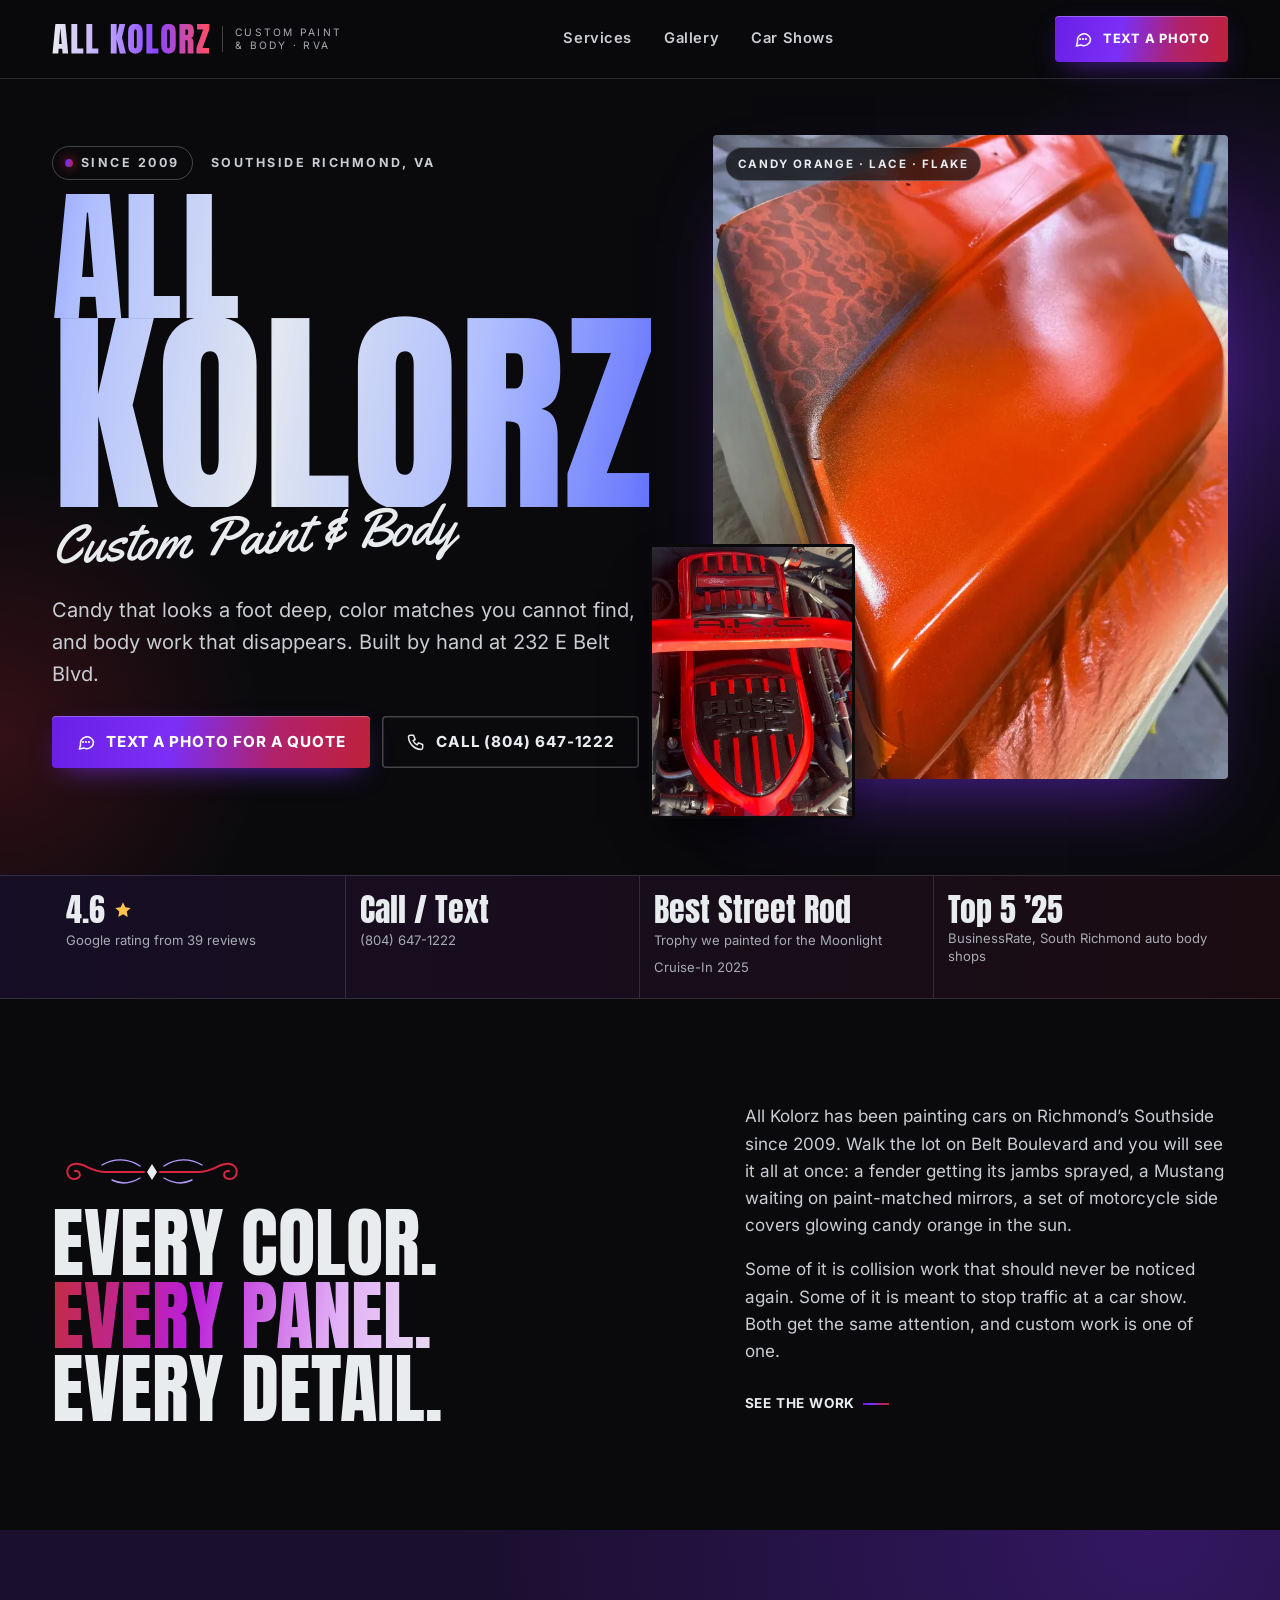
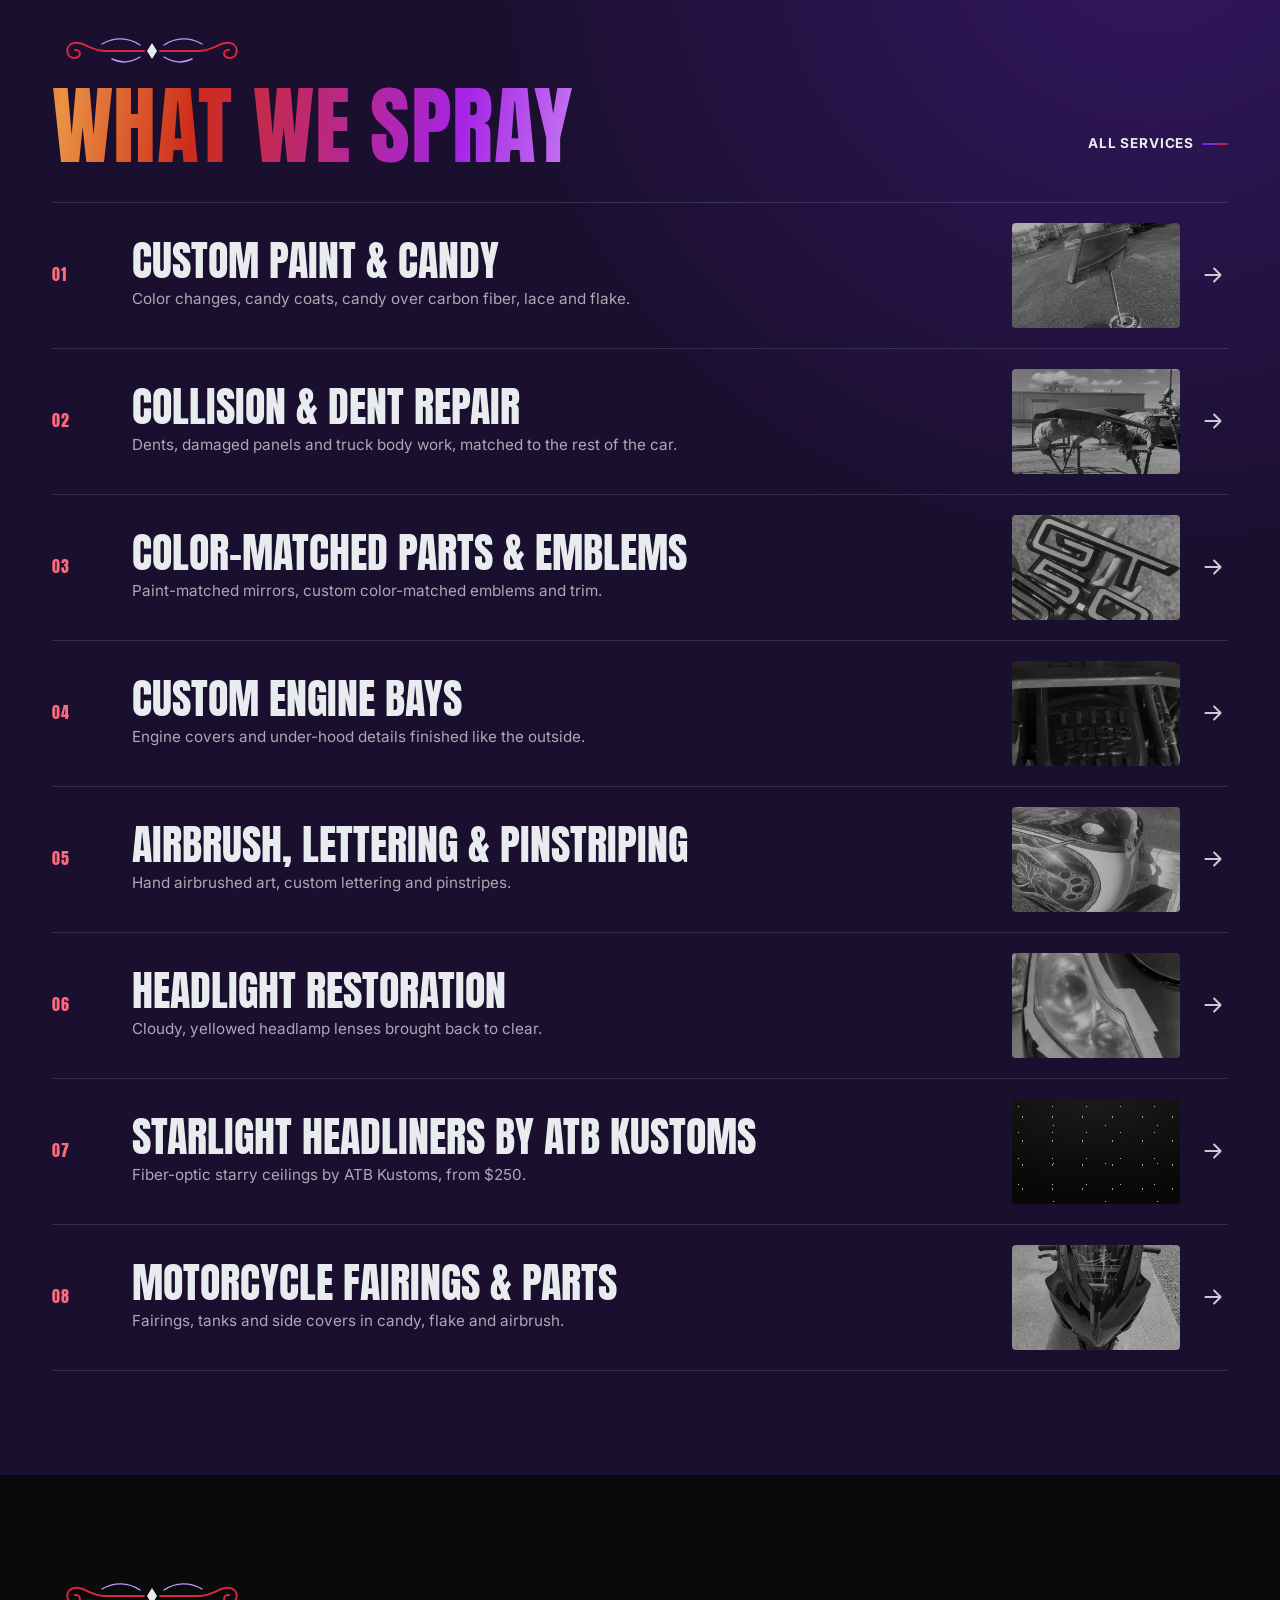
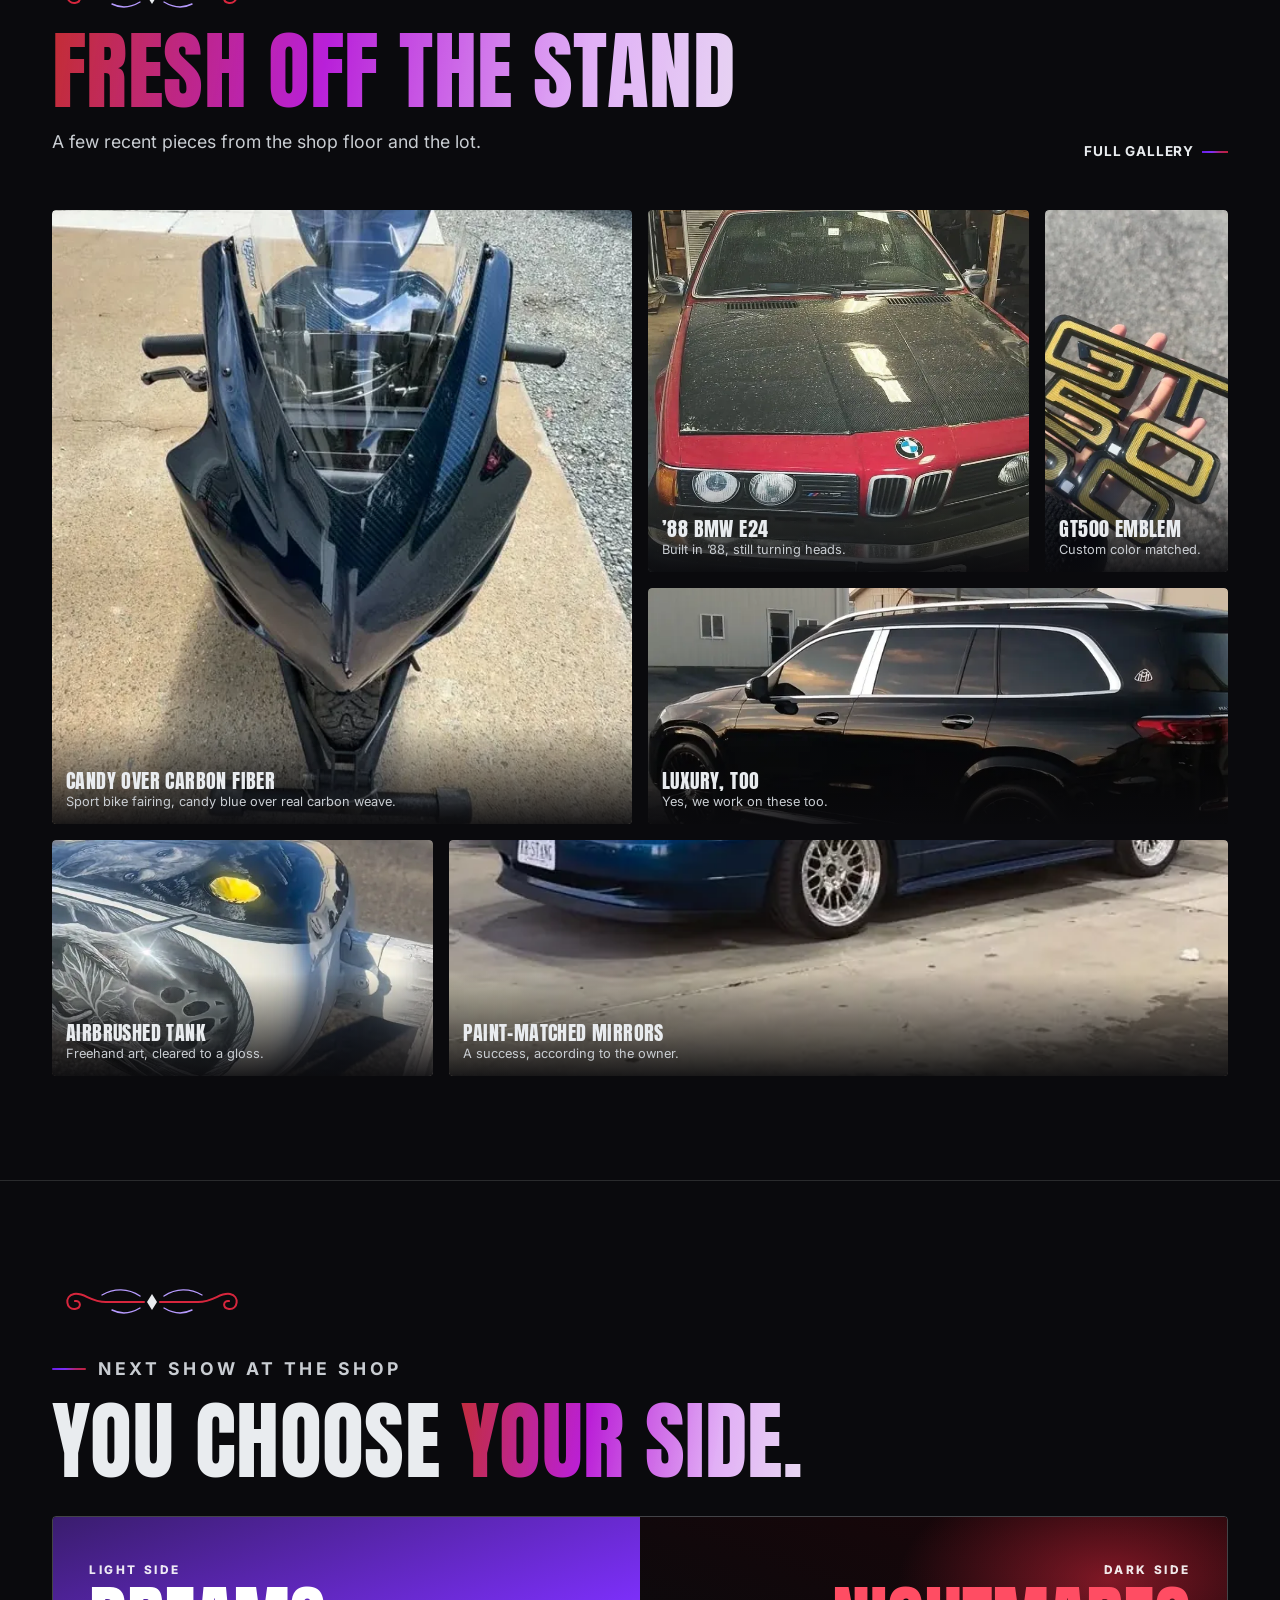
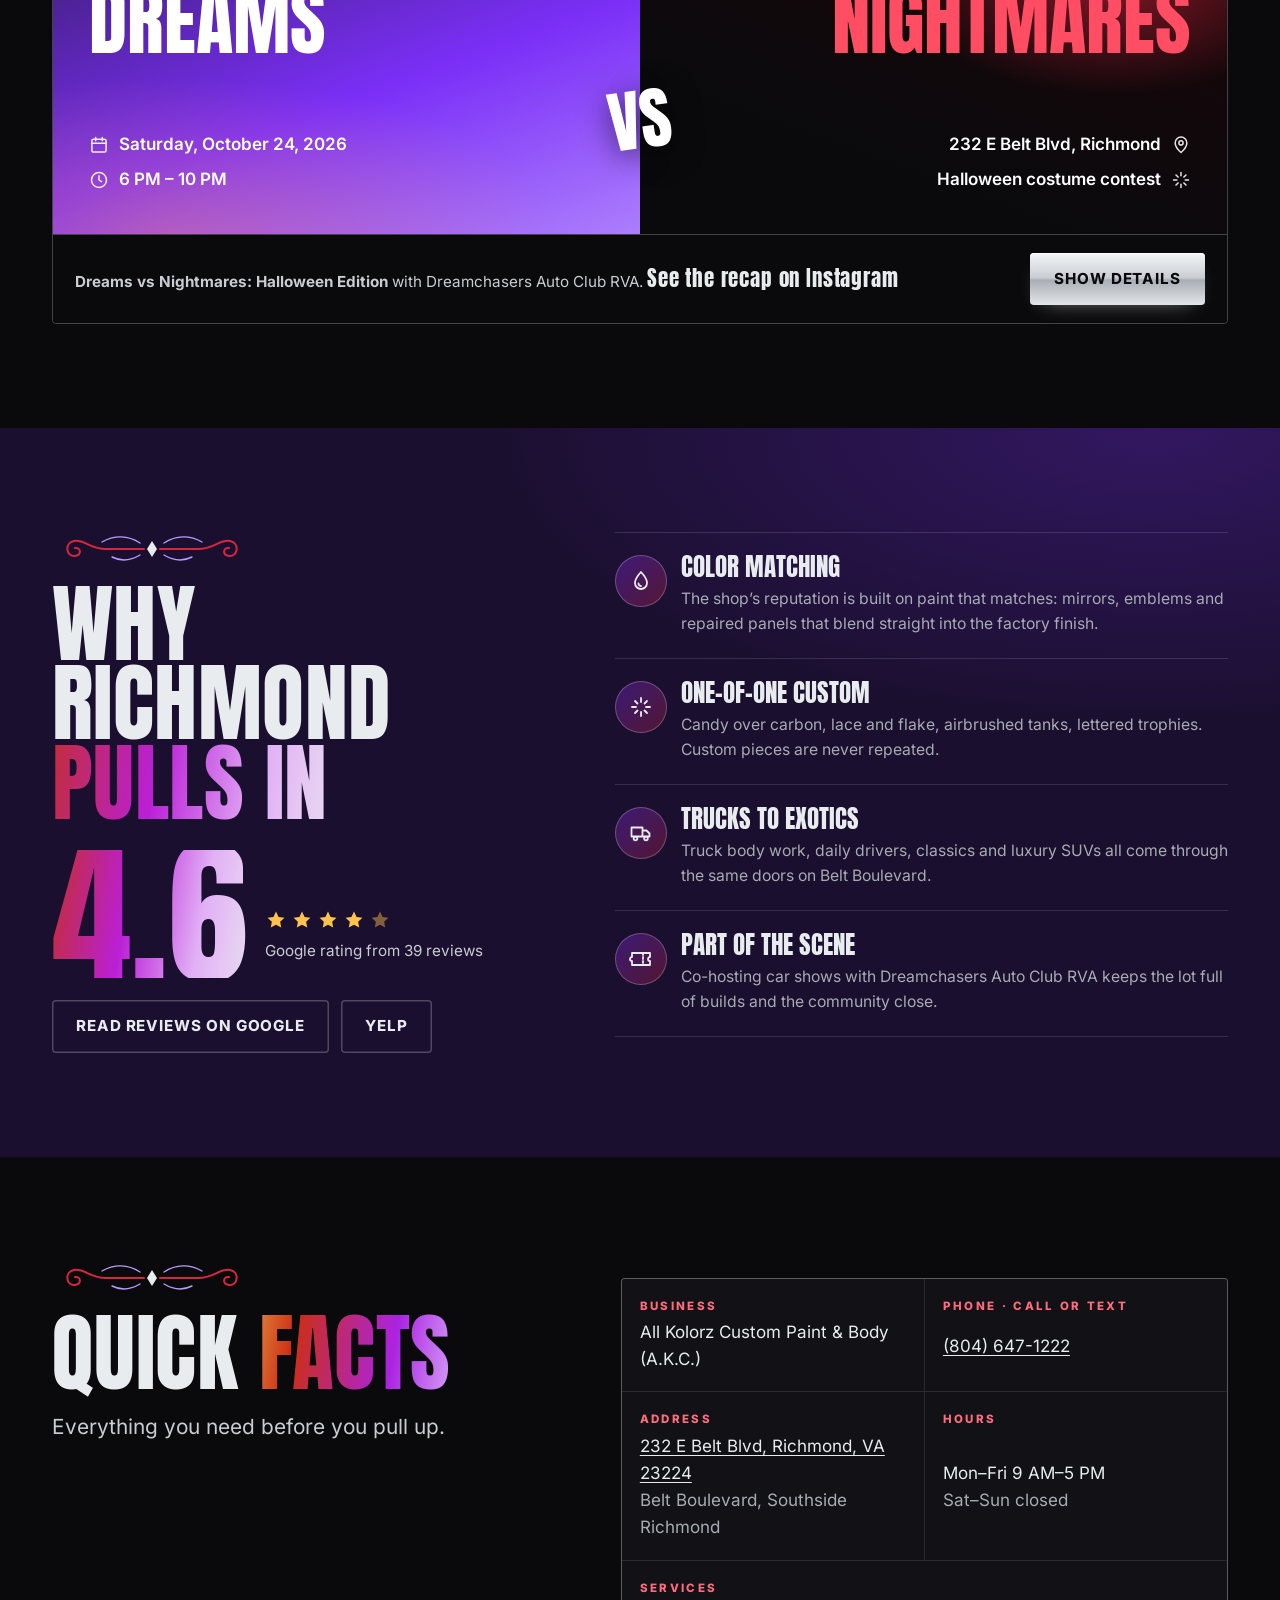
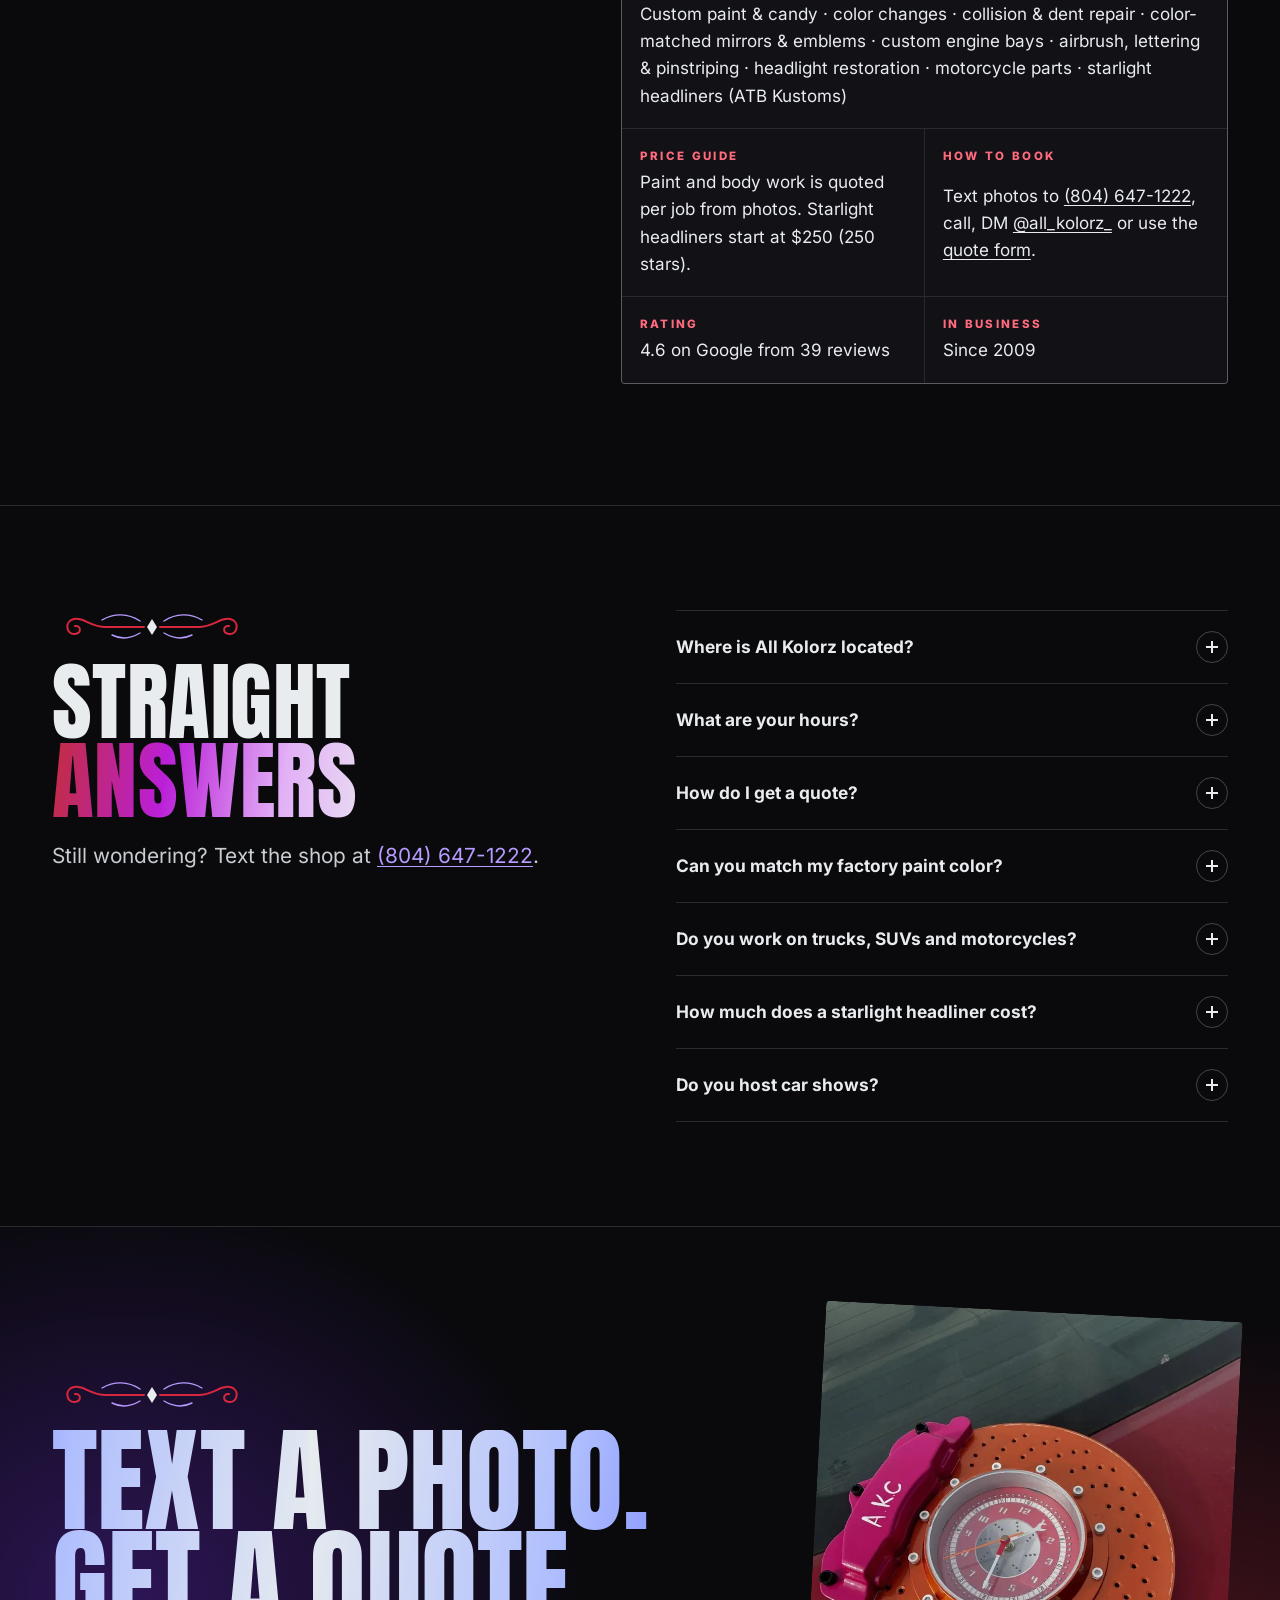
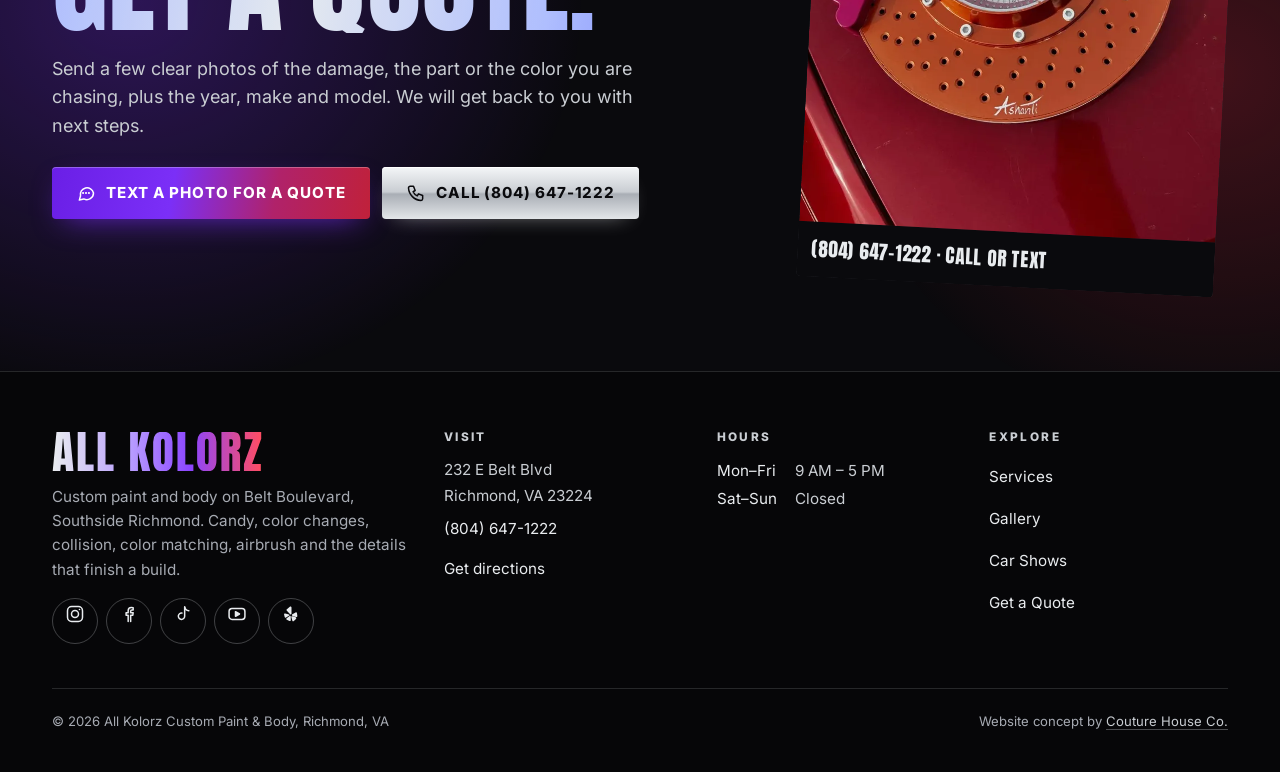
==== commit b306aa49: "Point canonical and SEO URLs at the Netlify preview domain for deployment." ====
--- a/index.html
+++ b/index.html
@@ -5,7 +5,7 @@
 <meta name="viewport" content="width=device-width, initial-scale=1, viewport-fit=cover">
 <title>All Kolorz Custom Paint &amp; Body | Richmond, VA</title>
 <meta name="description" content="Custom paint, candy, collision repair and color matching on Belt Blvd in Southside Richmond, VA. Since 2009. Text a photo for a quote: (804) 647-1222.">
-<link rel="canonical" href="https://allkolorzrva.com/">
+<link rel="canonical" href="https://all-kolorz-custom-paint-body.netlify.app/">
 <meta name="theme-color" content="#0A0A0D">
 <meta name="color-scheme" content="dark">
 <meta name="robots" content="index, follow, max-image-preview:large">
@@ -13,8 +13,8 @@
 <meta property="og:site_name" content="All Kolorz Custom Paint &amp; Body">
 <meta property="og:title" content="All Kolorz Custom Paint &amp; Body | Richmond, VA">
 <meta property="og:description" content="Custom paint, candy, collision repair and color matching on Belt Blvd in Southside Richmond, VA. Since 2009. Text a photo for a quote: (804) 647-1222.">
-<meta property="og:url" content="https://allkolorzrva.com/">
-<meta property="og:image" content="https://allkolorzrva.com/assets/img/og.jpg">
+<meta property="og:url" content="https://all-kolorz-custom-paint-body.netlify.app/">
+<meta property="og:image" content="https://all-kolorz-custom-paint-body.netlify.app/assets/img/og.jpg">
 <meta property="og:image:width" content="1200">
 <meta property="og:image:height" content="630">
 <meta property="og:image:alt" content="All Kolorz Custom Paint and Body wordmark beside a candy orange motorcycle part">
@@ -22,7 +22,7 @@
 <meta name="twitter:card" content="summary_large_image">
 <meta name="twitter:title" content="All Kolorz Custom Paint &amp; Body | Richmond, VA">
 <meta name="twitter:description" content="Custom paint, candy, collision repair and color matching on Belt Blvd in Southside Richmond, VA. Since 2009. Text a photo for a quote: (804) 647-1222.">
-<meta name="twitter:image" content="https://allkolorzrva.com/assets/img/og.jpg">
+<meta name="twitter:image" content="https://all-kolorz-custom-paint-body.netlify.app/assets/img/og.jpg">
 <link rel="icon" href="favicon.svg" type="image/svg+xml">
 <link rel="icon" href="assets/img/favicon-32.png" sizes="32x32" type="image/png">
 <link rel="apple-touch-icon" href="assets/img/apple-touch-icon.png">
@@ -33,8 +33,8 @@
 <link rel="stylesheet" href="assets/css/site.css">
 <script>document.documentElement.classList.add('js')</script>
 <script src="assets/js/site.js" defer></script>
-<script type="application/ld+json">{"@context":"https://schema.org","@type":"AutoBodyShop","@id":"https://allkolorzrva.com/#business","name":"All Kolorz Custom Paint & Body","alternateName":["All Kolorz","A.K.C. Paint & Body"],"url":"https://allkolorzrva.com/","logo":"https://allkolorzrva.com/assets/img/logo.png","image":["https://allkolorzrva.com/assets/img/og.jpg","https://allkolorzrva.com/assets/img/candy-orange-fairing-lace.webp","https://allkolorzrva.com/assets/img/custom-engine-bay-boss-302.webp"],"description":"Custom paint and body shop on Belt Boulevard in Southside Richmond, VA: candy paint and color changes, collision and dent repair, color-matched parts and emblems, custom engine bays, airbrush, lettering, pinstriping, headlight restoration and starlight headliners.","telephone":"+1-804-647-1222","address":{"@type":"PostalAddress","streetAddress":"232 E Belt Blvd","addressLocality":"Richmond","addressRegion":"VA","postalCode":"23224","addressCountry":"US"},"openingHoursSpecification":[{"@type":"OpeningHoursSpecification","dayOfWeek":["Monday","Tuesday","Wednesday","Thursday","Friday"],"opens":"09:00","closes":"17:00"}],"foundingDate":"2009","areaServed":[{"@type":"City","name":"Richmond, VA"},{"@type":"Place","name":"Southside Richmond"},{"@type":"AdministrativeArea","name":"Chesterfield County, VA"},{"@type":"AdministrativeArea","name":"Henrico County, VA"}],"sameAs":["https://www.instagram.com/all_kolorz_/","https://www.facebook.com/allkolorz804/","https://www.tiktok.com/@allkolorzcustompaint","https://www.youtube.com/@AllKolorzCustomPaint","https://www.yelp.com/biz/all-kolorz-custom-paint-and-body-richmond"],"hasMap":"https://www.google.com/maps/search/?api=1&query=All+Kolorz+Custom+Paint+%26+Body+232+E+Belt+Blvd+Richmond+VA+23224","hasOfferCatalog":{"@type":"OfferCatalog","name":"Custom paint and body services","itemListElement":[{"@type":"Offer","itemOffered":{"@type":"Service","name":"Custom Paint & Candy","description":"Color changes, candy coats including candy over carbon fiber, lace and flake finishes.","url":"https://allkolorzrva.com/services.html#custom-paint"}},{"@type":"Offer","itemOffered":{"@type":"Service","name":"Collision & Dent Repair","description":"Collision and dent repair, panel refinishing and truck body work, color matched to the car.","url":"https://allkolorzrva.com/services.html#collision"}},{"@type":"Offer","itemOffered":{"@type":"Service","name":"Color-Matched Parts & Emblems","description":"Paint-matched mirrors, custom color-matched emblems and trim.","url":"https://allkolorzrva.com/services.html#color-matched"}},{"@type":"Offer","itemOffered":{"@type":"Service","name":"Custom Engine Bays","description":"Custom-painted engine covers, bays and under-hood details.","url":"https://allkolorzrva.com/services.html#engine-bays"}},{"@type":"Offer","itemOffered":{"@type":"Service","name":"Airbrush, Lettering & Pinstriping","description":"Hand airbrushed art, custom lettering and pinstriping on vehicles, parts and one-off pieces.","url":"https://allkolorzrva.com/services.html#airbrush"}},{"@type":"Offer","itemOffered":{"@type":"Service","name":"Headlight Restoration","description":"Restoring cloudy, yellowed headlamp lenses.","url":"https://allkolorzrva.com/services.html#headlights"}},{"@type":"Offer","itemOffered":{"@type":"Service","name":"Starlight Headliners by ATB Kustoms","description":"Fiber-optic starlight headliner installs with color and brightness control.","url":"https://allkolorzrva.com/services.html#starlight"},"priceSpecification":{"@type":"PriceSpecification","minPrice":250,"maxPrice":900,"priceCurrency":"USD","description":"Starting prices from 250 to 1,200 stars; varies by vehicle"}},{"@type":"Offer","itemOffered":{"@type":"Service","name":"Motorcycle Fairings & Parts","description":"Paint, candy and airbrush for motorcycle fairings, tanks and side covers.","url":"https://allkolorzrva.com/services.html#motorcycle"}}]},"aggregateRating":{"@type":"AggregateRating","ratingValue":"4.6","reviewCount":"39","bestRating":"5","worstRating":"1"}}</script>
-<script type="application/ld+json">{"@context":"https://schema.org","@type":"WebSite","name":"All Kolorz Custom Paint & Body","url":"https://allkolorzrva.com/","publisher":{"@id":"https://allkolorzrva.com/#business"}}</script>
+<script type="application/ld+json">{"@context":"https://schema.org","@type":"AutoBodyShop","@id":"https://all-kolorz-custom-paint-body.netlify.app/#business","name":"All Kolorz Custom Paint & Body","alternateName":["All Kolorz","A.K.C. Paint & Body"],"url":"https://all-kolorz-custom-paint-body.netlify.app/","logo":"https://all-kolorz-custom-paint-body.netlify.app/assets/img/logo.png","image":["https://all-kolorz-custom-paint-body.netlify.app/assets/img/og.jpg","https://all-kolorz-custom-paint-body.netlify.app/assets/img/candy-orange-fairing-lace.webp","https://all-kolorz-custom-paint-body.netlify.app/assets/img/custom-engine-bay-boss-302.webp"],"description":"Custom paint and body shop on Belt Boulevard in Southside Richmond, VA: candy paint and color changes, collision and dent repair, color-matched parts and emblems, custom engine bays, airbrush, lettering, pinstriping, headlight restoration and starlight headliners.","telephone":"+1-804-647-1222","address":{"@type":"PostalAddress","streetAddress":"232 E Belt Blvd","addressLocality":"Richmond","addressRegion":"VA","postalCode":"23224","addressCountry":"US"},"openingHoursSpecification":[{"@type":"OpeningHoursSpecification","dayOfWeek":["Monday","Tuesday","Wednesday","Thursday","Friday"],"opens":"09:00","closes":"17:00"}],"foundingDate":"2009","areaServed":[{"@type":"City","name":"Richmond, VA"},{"@type":"Place","name":"Southside Richmond"},{"@type":"AdministrativeArea","name":"Chesterfield County, VA"},{"@type":"AdministrativeArea","name":"Henrico County, VA"}],"sameAs":["https://www.instagram.com/all_kolorz_/","https://www.facebook.com/allkolorz804/","https://www.tiktok.com/@allkolorzcustompaint","https://www.youtube.com/@AllKolorzCustomPaint","https://www.yelp.com/biz/all-kolorz-custom-paint-and-body-richmond"],"hasMap":"https://www.google.com/maps/search/?api=1&query=All+Kolorz+Custom+Paint+%26+Body+232+E+Belt+Blvd+Richmond+VA+23224","hasOfferCatalog":{"@type":"OfferCatalog","name":"Custom paint and body services","itemListElement":[{"@type":"Offer","itemOffered":{"@type":"Service","name":"Custom Paint & Candy","description":"Color changes, candy coats including candy over carbon fiber, lace and flake finishes.","url":"https://all-kolorz-custom-paint-body.netlify.app/services.html#custom-paint"}},{"@type":"Offer","itemOffered":{"@type":"Service","name":"Collision & Dent Repair","description":"Collision and dent repair, panel refinishing and truck body work, color matched to the car.","url":"https://all-kolorz-custom-paint-body.netlify.app/services.html#collision"}},{"@type":"Offer","itemOffered":{"@type":"Service","name":"Color-Matched Parts & Emblems","description":"Paint-matched mirrors, custom color-matched emblems and trim.","url":"https://all-kolorz-custom-paint-body.netlify.app/services.html#color-matched"}},{"@type":"Offer","itemOffered":{"@type":"Service","name":"Custom Engine Bays","description":"Custom-painted engine covers, bays and under-hood details.","url":"https://all-kolorz-custom-paint-body.netlify.app/services.html#engine-bays"}},{"@type":"Offer","itemOffered":{"@type":"Service","name":"Airbrush, Lettering & Pinstriping","description":"Hand airbrushed art, custom lettering and pinstriping on vehicles, parts and one-off pieces.","url":"https://all-kolorz-custom-paint-body.netlify.app/services.html#airbrush"}},{"@type":"Offer","itemOffered":{"@type":"Service","name":"Headlight Restoration","description":"Restoring cloudy, yellowed headlamp lenses.","url":"https://all-kolorz-custom-paint-body.netlify.app/services.html#headlights"}},{"@type":"Offer","itemOffered":{"@type":"Service","name":"Starlight Headliners by ATB Kustoms","description":"Fiber-optic starlight headliner installs with color and brightness control.","url":"https://all-kolorz-custom-paint-body.netlify.app/services.html#starlight"},"priceSpecification":{"@type":"PriceSpecification","minPrice":250,"maxPrice":900,"priceCurrency":"USD","description":"Starting prices from 250 to 1,200 stars; varies by vehicle"}},{"@type":"Offer","itemOffered":{"@type":"Service","name":"Motorcycle Fairings & Parts","description":"Paint, candy and airbrush for motorcycle fairings, tanks and side covers.","url":"https://all-kolorz-custom-paint-body.netlify.app/services.html#motorcycle"}}]},"aggregateRating":{"@type":"AggregateRating","ratingValue":"4.6","reviewCount":"39","bestRating":"5","worstRating":"1"}}</script>
+<script type="application/ld+json">{"@context":"https://schema.org","@type":"WebSite","name":"All Kolorz Custom Paint & Body","url":"https://all-kolorz-custom-paint-body.netlify.app/","publisher":{"@id":"https://all-kolorz-custom-paint-body.netlify.app/#business"}}</script>
 <script type="application/ld+json">{"@context":"https://schema.org","@type":"FAQPage","mainEntity":[{"@type":"Question","name":"Where is All Kolorz located?","acceptedAnswer":{"@type":"Answer","text":"All Kolorz Custom Paint &amp; Body is at 232 E Belt Blvd, Richmond, VA 23224, on Belt Boulevard in Southside Richmond."}},{"@type":"Question","name":"What are your hours?","acceptedAnswer":{"@type":"Answer","text":"Monday through Friday, 9 AM to 5 PM. The shop is closed Saturday and Sunday; evening car shows are announced on Instagram."}},{"@type":"Question","name":"How do I get a quote?","acceptedAnswer":{"@type":"Answer","text":"Text clear photos plus your vehicle year, make and model to (804) 647-1222, call, send a DM to @all_kolorz_ on Instagram, or fill out the quote form on this site. Every job is priced individually."}},{"@type":"Question","name":"Can you match my factory paint color?","acceptedAnswer":{"@type":"Answer","text":"Yes. Color matching is what the shop is known for, from paint-matched mirrors and emblems to panels blended back into the rest of the car."}},{"@type":"Question","name":"Do you work on trucks, SUVs and motorcycles?","acceptedAnswer":{"@type":"Answer","text":"Yes. The shop handles cars, trucks and SUVs, from daily drivers to luxury SUVs and classics, and paints motorcycle fairings, tanks and side covers."}},{"@type":"Question","name":"How much does a starlight headliner cost?","acceptedAnswer":{"@type":"Answer","text":"ATB Kustoms starlight packages start at $250 for 250 stars and run to $900 for 1,200 stars, with larger counts priced per vehicle. Prices vary by vehicle type."}},{"@type":"Question","name":"Do you host car shows?","acceptedAnswer":{"@type":"Answer","text":"Yes. All Kolorz co-hosts car shows with Dreamchasers Auto Club RVA at the shop. The next one is Dreams vs Nightmares: Halloween Edition on Saturday, October 24, 2026, 6 to 10 PM."}}]}</script>
 </head><body>
 <a class="skip" href="#main">Skip to content</a>
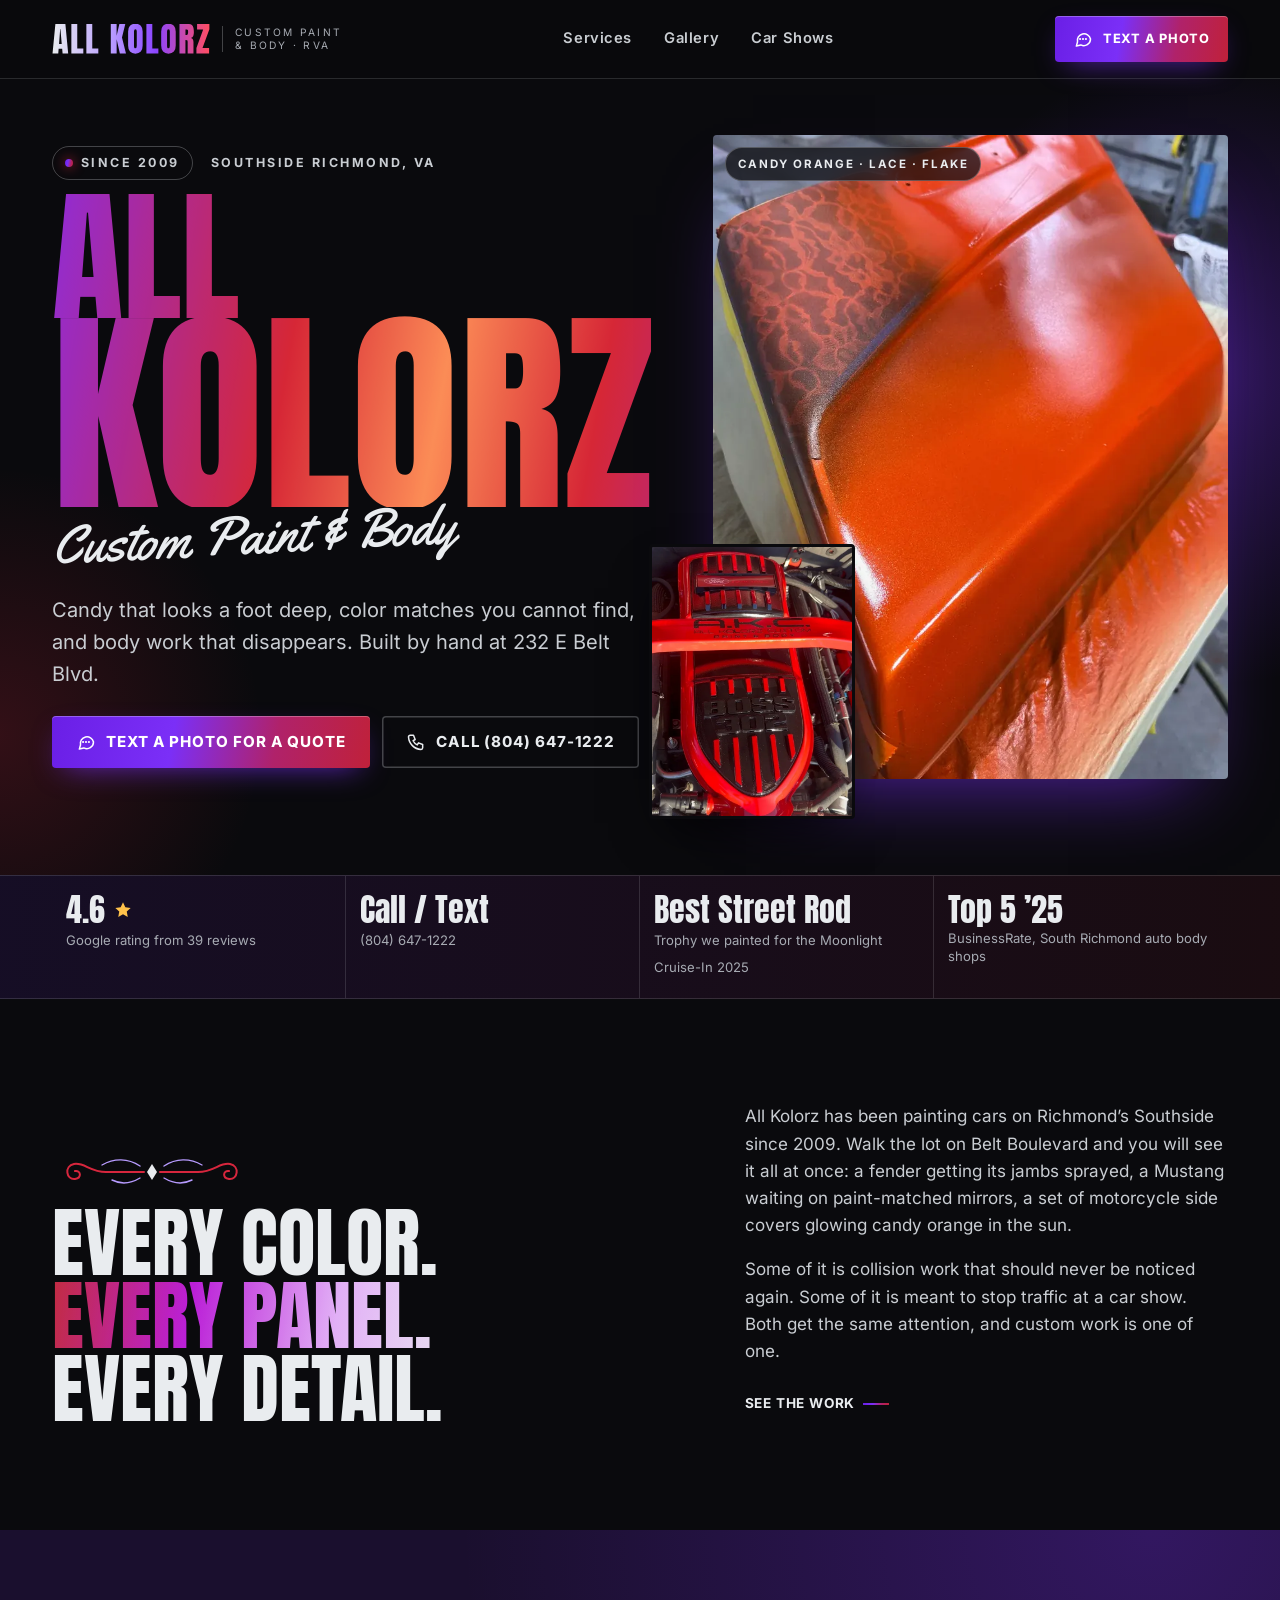
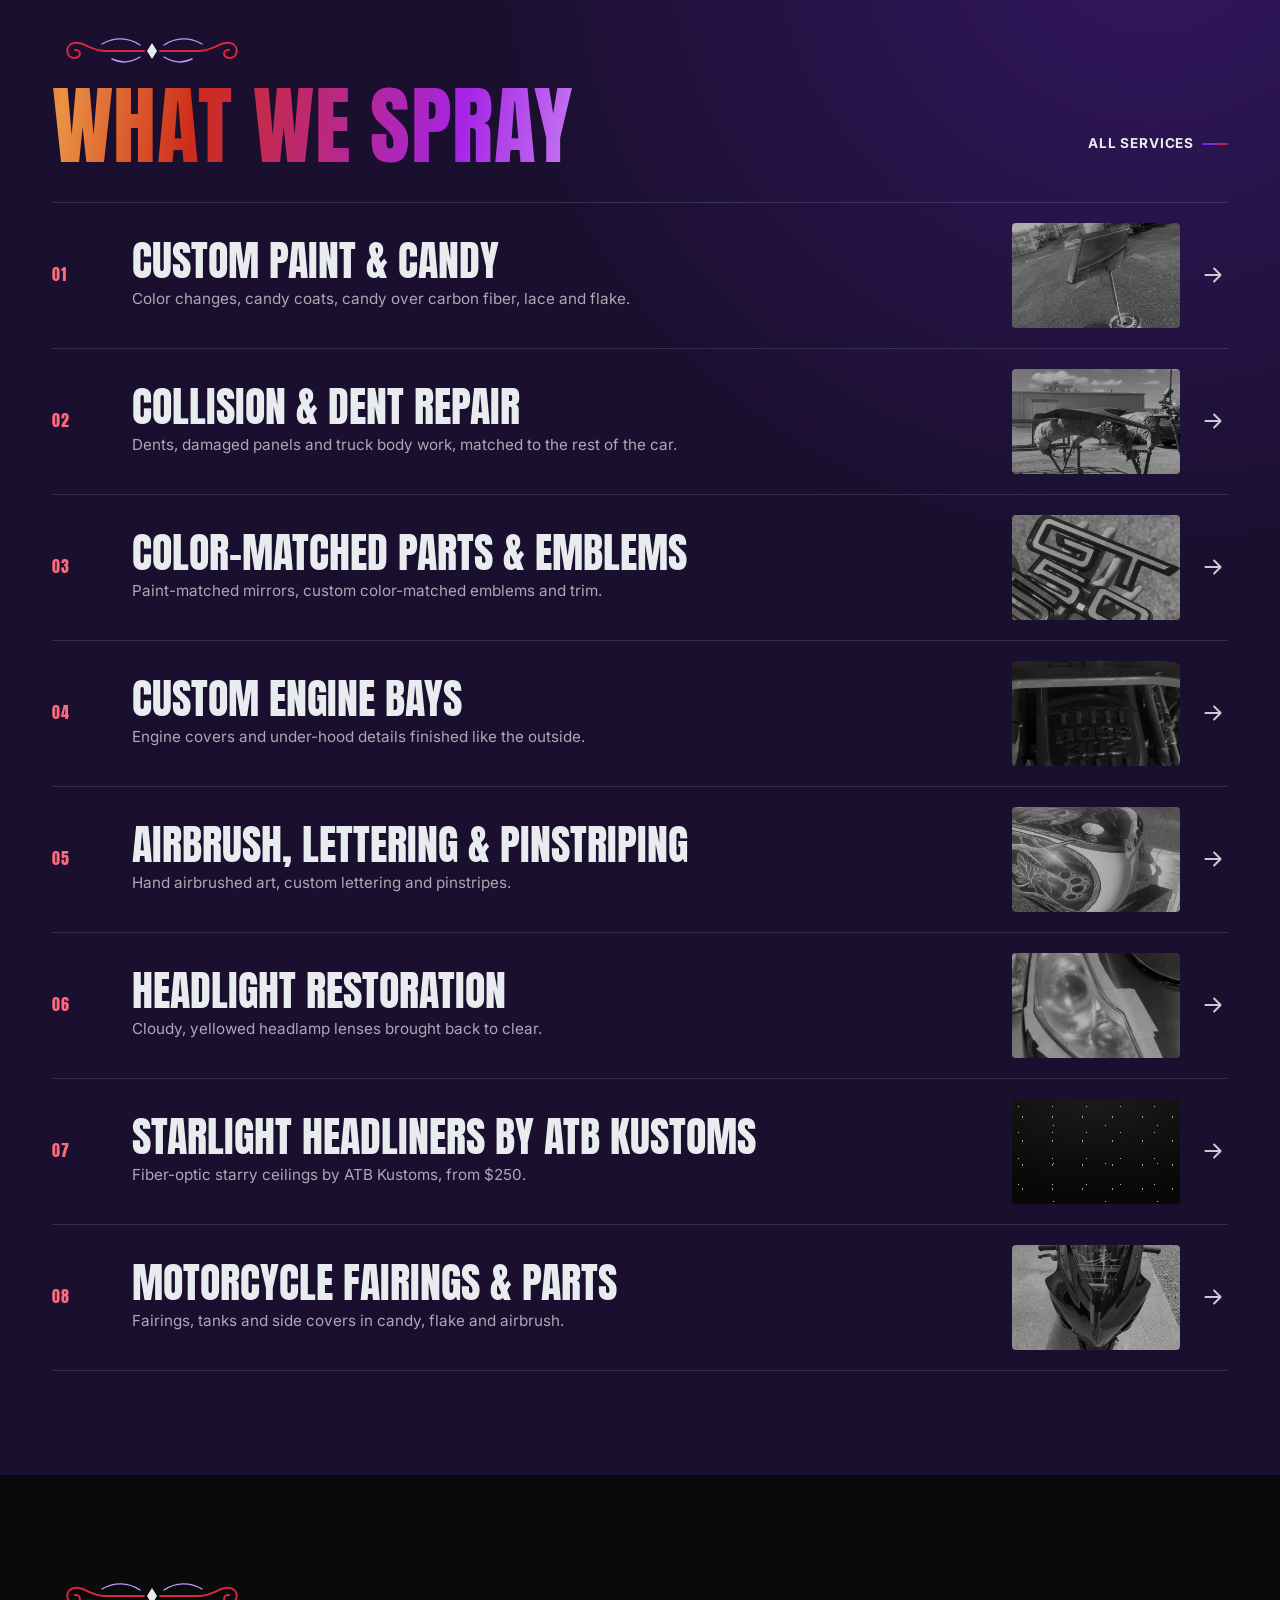
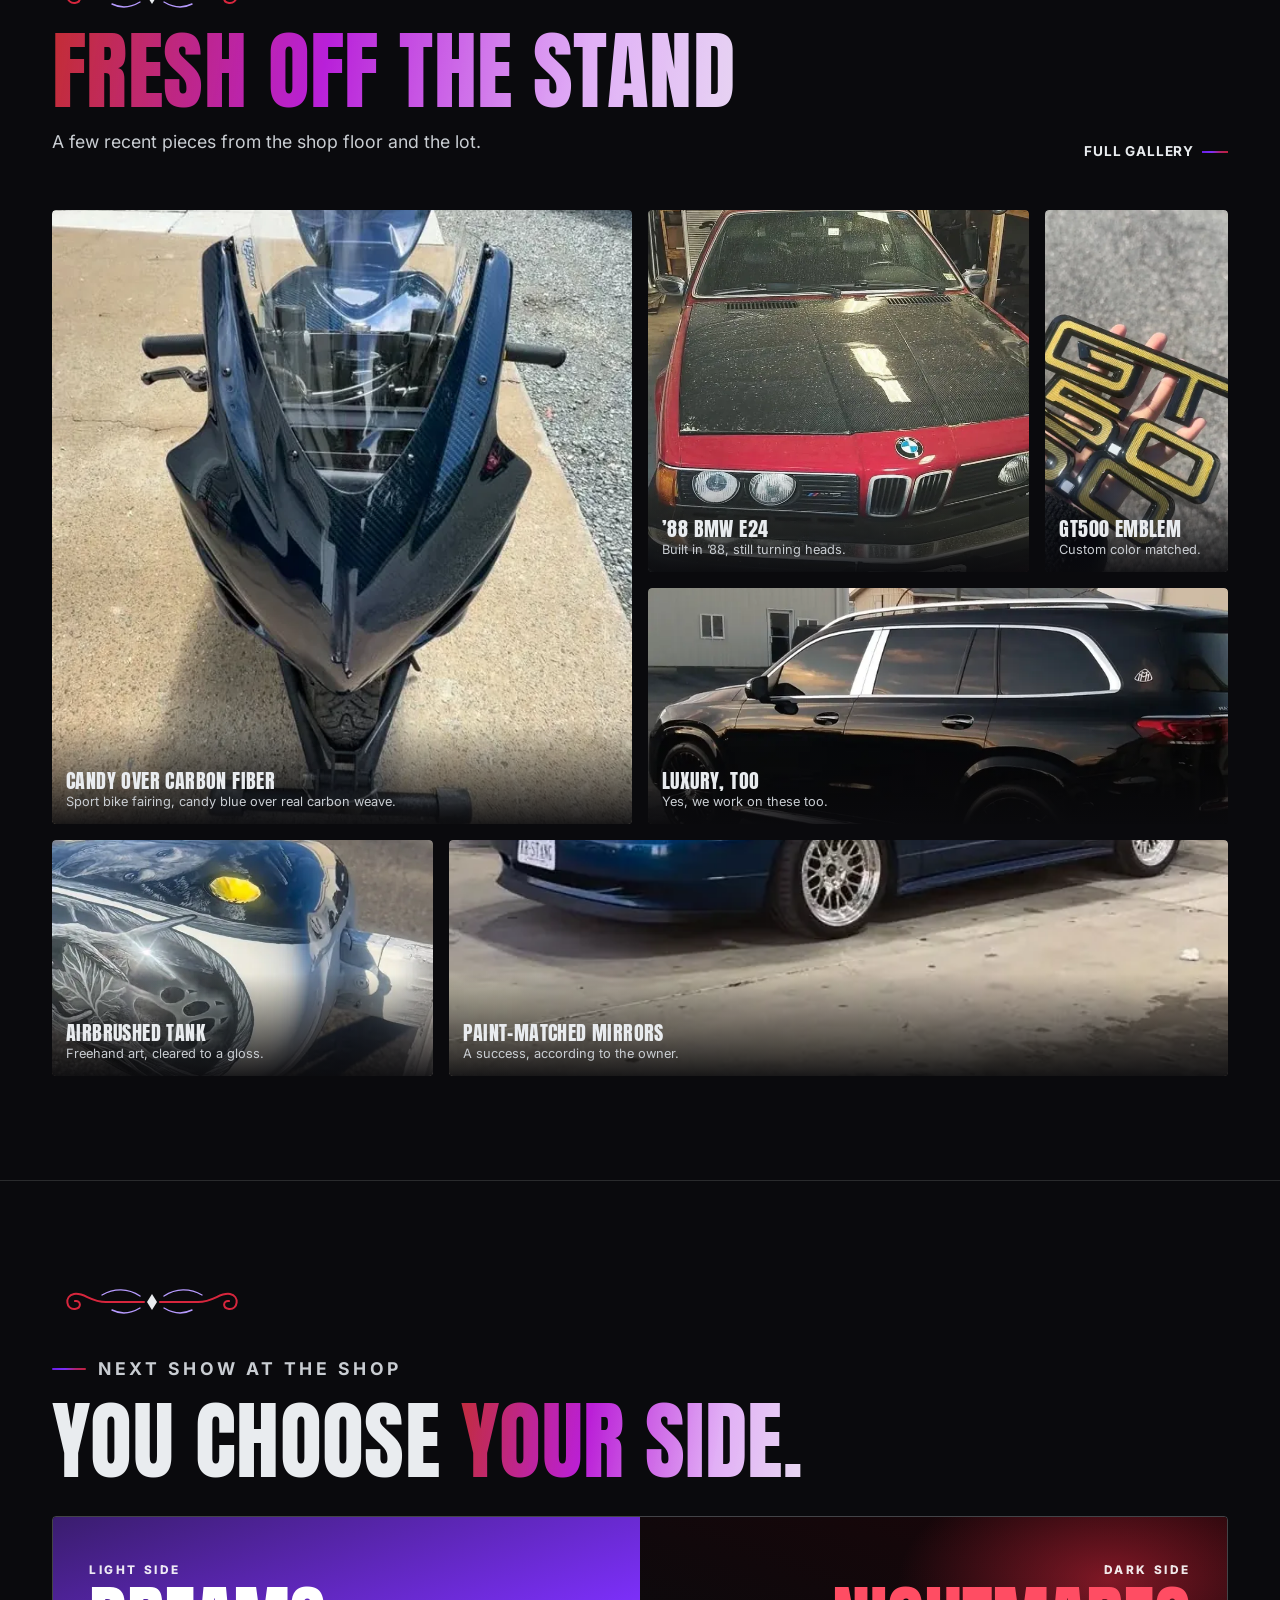
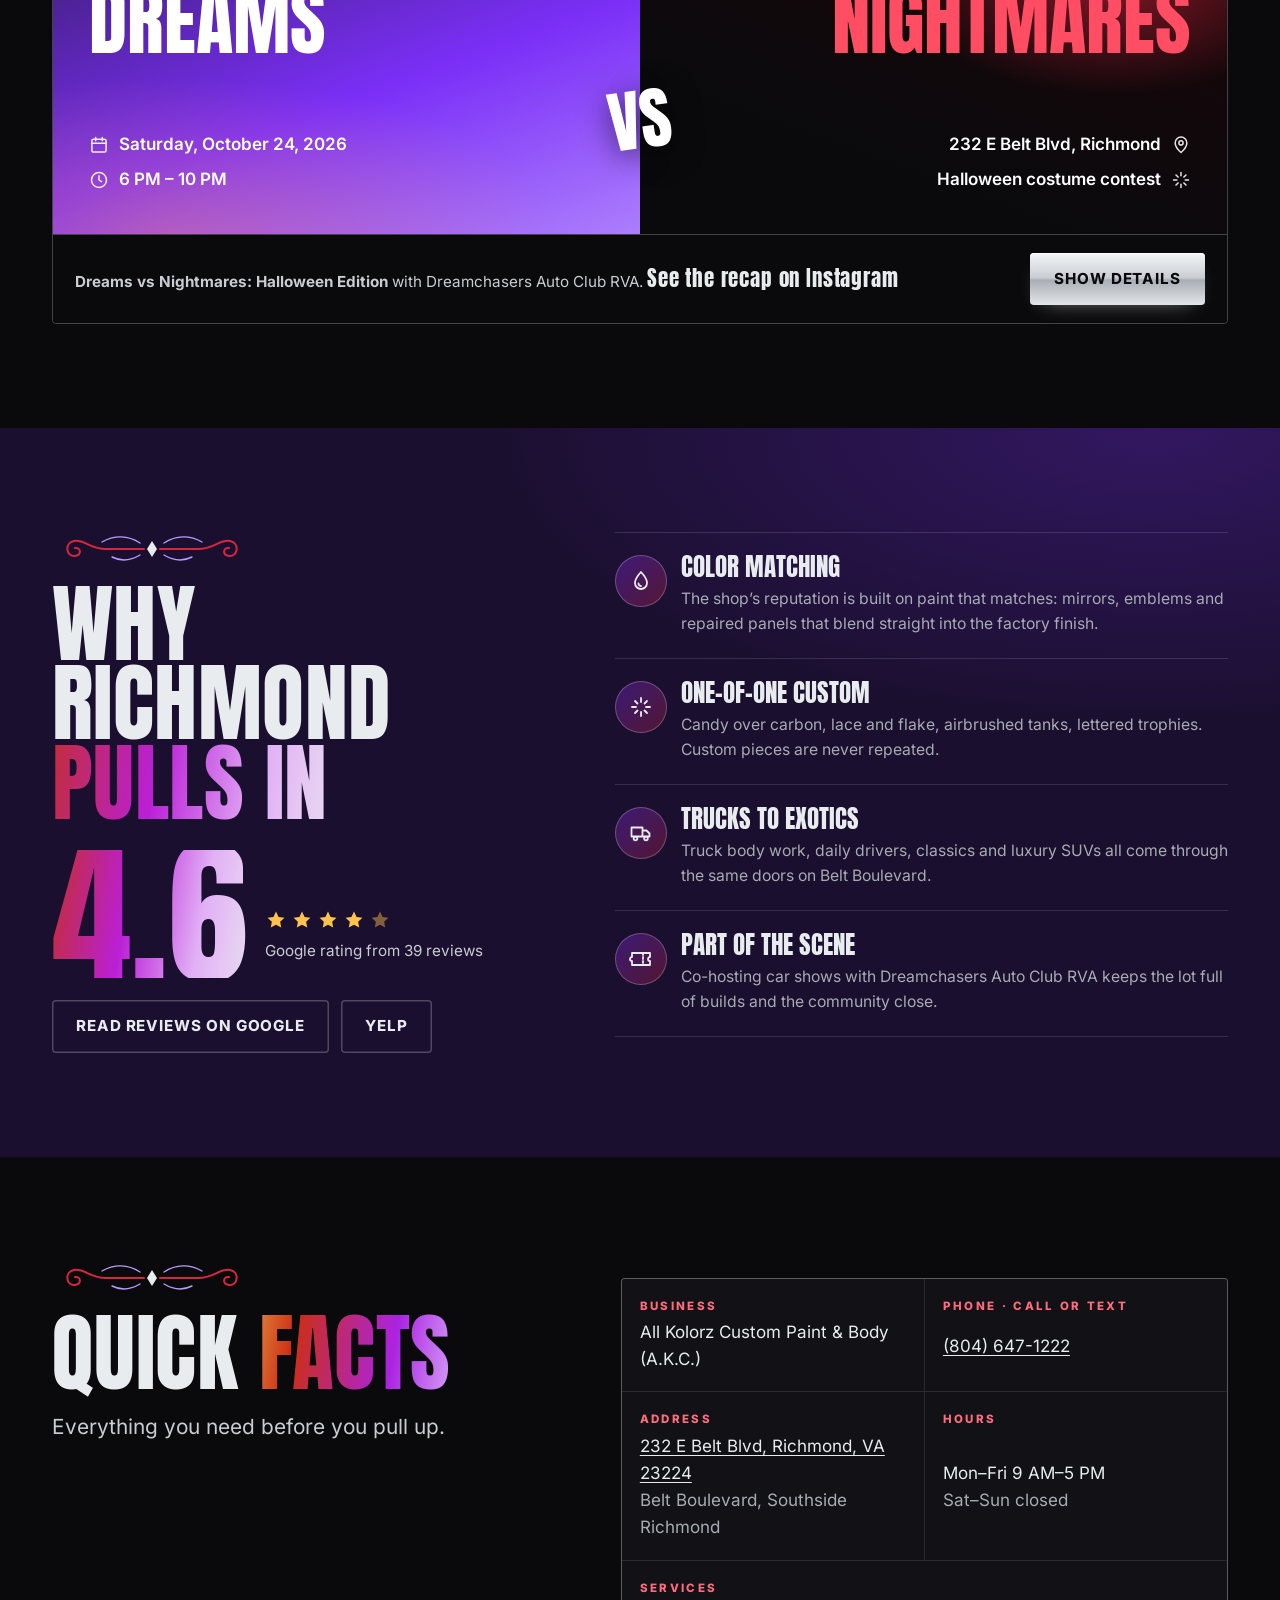
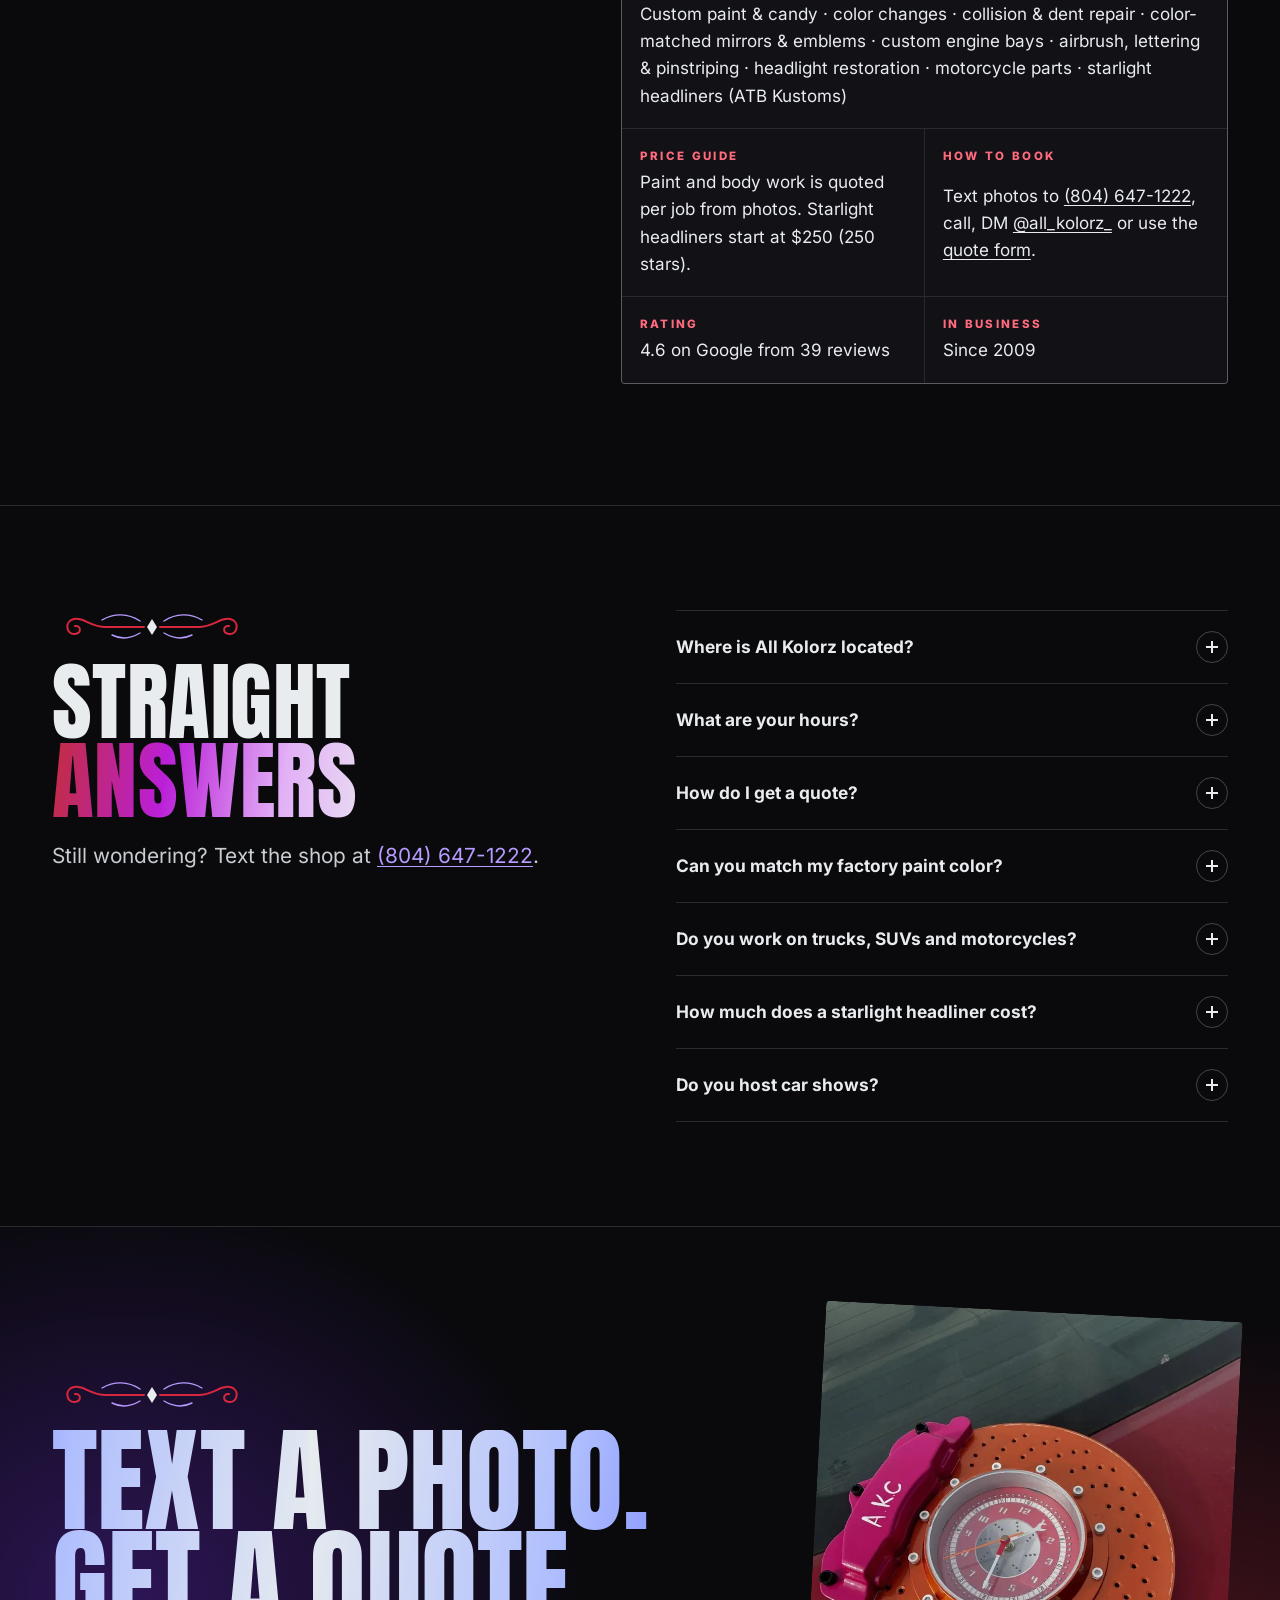
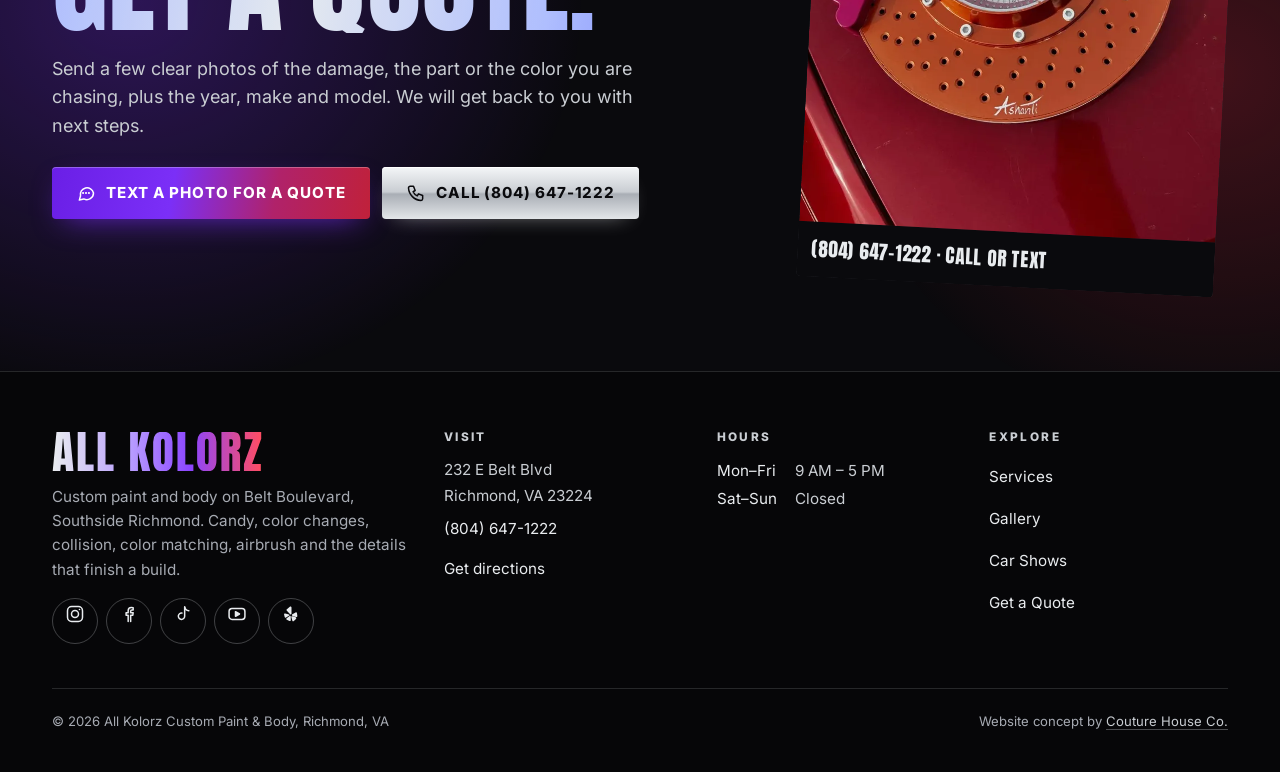
==== commit bf9f7a74: "Mobile scrolling fixes and stylesheet refresh" ====
--- a/index.html
+++ b/index.html
@@ -29,8 +29,8 @@
 <link rel="manifest" href="site.webmanifest">
 <link rel="preload" href="assets/fonts/anton-latin-400-normal.woff2" as="font" type="font/woff2" crossorigin>
 <link rel="preload" href="assets/fonts/inter-latin-wght-normal.woff2" as="font" type="font/woff2" crossorigin>
-<link rel="stylesheet" href="assets/css/fonts.css">
-<link rel="stylesheet" href="assets/css/site.css">
+<link rel="stylesheet" href="assets/css/fonts.css?v=20260930b">
+<link rel="stylesheet" href="assets/css/site.css?v=20260930b">
 <script>document.documentElement.classList.add('js')</script>
 <script src="assets/js/site.js" defer></script>
 <script type="application/ld+json">{"@context":"https://schema.org","@type":"AutoBodyShop","@id":"https://all-kolorz-custom-paint-body.netlify.app/#business","name":"All Kolorz Custom Paint & Body","alternateName":["All Kolorz","A.K.C. Paint & Body"],"url":"https://all-kolorz-custom-paint-body.netlify.app/","logo":"https://all-kolorz-custom-paint-body.netlify.app/assets/img/logo.png","image":["https://all-kolorz-custom-paint-body.netlify.app/assets/img/og.jpg","https://all-kolorz-custom-paint-body.netlify.app/assets/img/candy-orange-fairing-lace.webp","https://all-kolorz-custom-paint-body.netlify.app/assets/img/custom-engine-bay-boss-302.webp"],"description":"Custom paint and body shop on Belt Boulevard in Southside Richmond, VA: candy paint and color changes, collision and dent repair, color-matched parts and emblems, custom engine bays, airbrush, lettering, pinstriping, headlight restoration and starlight headliners.","telephone":"+1-804-647-1222","address":{"@type":"PostalAddress","streetAddress":"232 E Belt Blvd","addressLocality":"Richmond","addressRegion":"VA","postalCode":"23224","addressCountry":"US"},"openingHoursSpecification":[{"@type":"OpeningHoursSpecification","dayOfWeek":["Monday","Tuesday","Wednesday","Thursday","Friday"],"opens":"09:00","closes":"17:00"}],"foundingDate":"2009","areaServed":[{"@type":"City","name":"Richmond, VA"},{"@type":"Place","name":"Southside Richmond"},{"@type":"AdministrativeArea","name":"Chesterfield County, VA"},{"@type":"AdministrativeArea","name":"Henrico County, VA"}],"sameAs":["https://www.instagram.com/all_kolorz_/","https://www.facebook.com/allkolorz804/","https://www.tiktok.com/@allkolorzcustompaint","https://www.youtube.com/@AllKolorzCustomPaint","https://www.yelp.com/biz/all-kolorz-custom-paint-and-body-richmond"],"hasMap":"https://www.google.com/maps/search/?api=1&query=All+Kolorz+Custom+Paint+%26+Body+232+E+Belt+Blvd+Richmond+VA+23224","hasOfferCatalog":{"@type":"OfferCatalog","name":"Custom paint and body services","itemListElement":[{"@type":"Offer","itemOffered":{"@type":"Service","name":"Custom Paint & Candy","description":"Color changes, candy coats including candy over carbon fiber, lace and flake finishes.","url":"https://all-kolorz-custom-paint-body.netlify.app/services.html#custom-paint"}},{"@type":"Offer","itemOffered":{"@type":"Service","name":"Collision & Dent Repair","description":"Collision and dent repair, panel refinishing and truck body work, color matched to the car.","url":"https://all-kolorz-custom-paint-body.netlify.app/services.html#collision"}},{"@type":"Offer","itemOffered":{"@type":"Service","name":"Color-Matched Parts & Emblems","description":"Paint-matched mirrors, custom color-matched emblems and trim.","url":"https://all-kolorz-custom-paint-body.netlify.app/services.html#color-matched"}},{"@type":"Offer","itemOffered":{"@type":"Service","name":"Custom Engine Bays","description":"Custom-painted engine covers, bays and under-hood details.","url":"https://all-kolorz-custom-paint-body.netlify.app/services.html#engine-bays"}},{"@type":"Offer","itemOffered":{"@type":"Service","name":"Airbrush, Lettering & Pinstriping","description":"Hand airbrushed art, custom lettering and pinstriping on vehicles, parts and one-off pieces.","url":"https://all-kolorz-custom-paint-body.netlify.app/services.html#airbrush"}},{"@type":"Offer","itemOffered":{"@type":"Service","name":"Headlight Restoration","description":"Restoring cloudy, yellowed headlamp lenses.","url":"https://all-kolorz-custom-paint-body.netlify.app/services.html#headlights"}},{"@type":"Offer","itemOffered":{"@type":"Service","name":"Starlight Headliners by ATB Kustoms","description":"Fiber-optic starlight headliner installs with color and brightness control.","url":"https://all-kolorz-custom-paint-body.netlify.app/services.html#starlight"},"priceSpecification":{"@type":"PriceSpecification","minPrice":250,"maxPrice":900,"priceCurrency":"USD","description":"Starting prices from 250 to 1,200 stars; varies by vehicle"}},{"@type":"Offer","itemOffered":{"@type":"Service","name":"Motorcycle Fairings & Parts","description":"Paint, candy and airbrush for motorcycle fairings, tanks and side covers.","url":"https://all-kolorz-custom-paint-body.netlify.app/services.html#motorcycle"}}]},"aggregateRating":{"@type":"AggregateRating","ratingValue":"4.6","reviewCount":"39","bestRating":"5","worstRating":"1"}}</script>
--- a/assets/css/site.css
+++ b/assets/css/site.css
@@ -712,3 +712,15 @@
 }
 .countdown { white-space: nowrap; display: inline-block; }
 html:not(.js) .menu-btn { display: none; }
+
+
+/* Fix (29 Sep 2026): stop iPhone Safari from sizing photo boxes from the photo inside them (the box could grow without stopping).
+   Photos are pinned inside their boxes, so each box takes its size only from its own width and aspect ratio. */
+.svc-index .thumb { position: relative; }
+.hero__inset, .hero__main, .svc-index .thumb { min-height: 0; }
+.hero__inset > img, .hero__main > img, .svc-index .thumb > img { position: absolute; inset: 0; width: 100%; height: 100%; max-width: none; object-fit: cover; }
+
+/* Fix (30 Sep 2026): stable scrolling on phones. The page can only move up and down; sideways panning is off.
+   Only the viewport (html) clips sideways overflow; body is left unclipped so iPhone Safari keeps drawing the whole page. */
+html { overflow-x: hidden; touch-action: pan-y pinch-zoom; }
+body { overflow-x: visible !important; }
